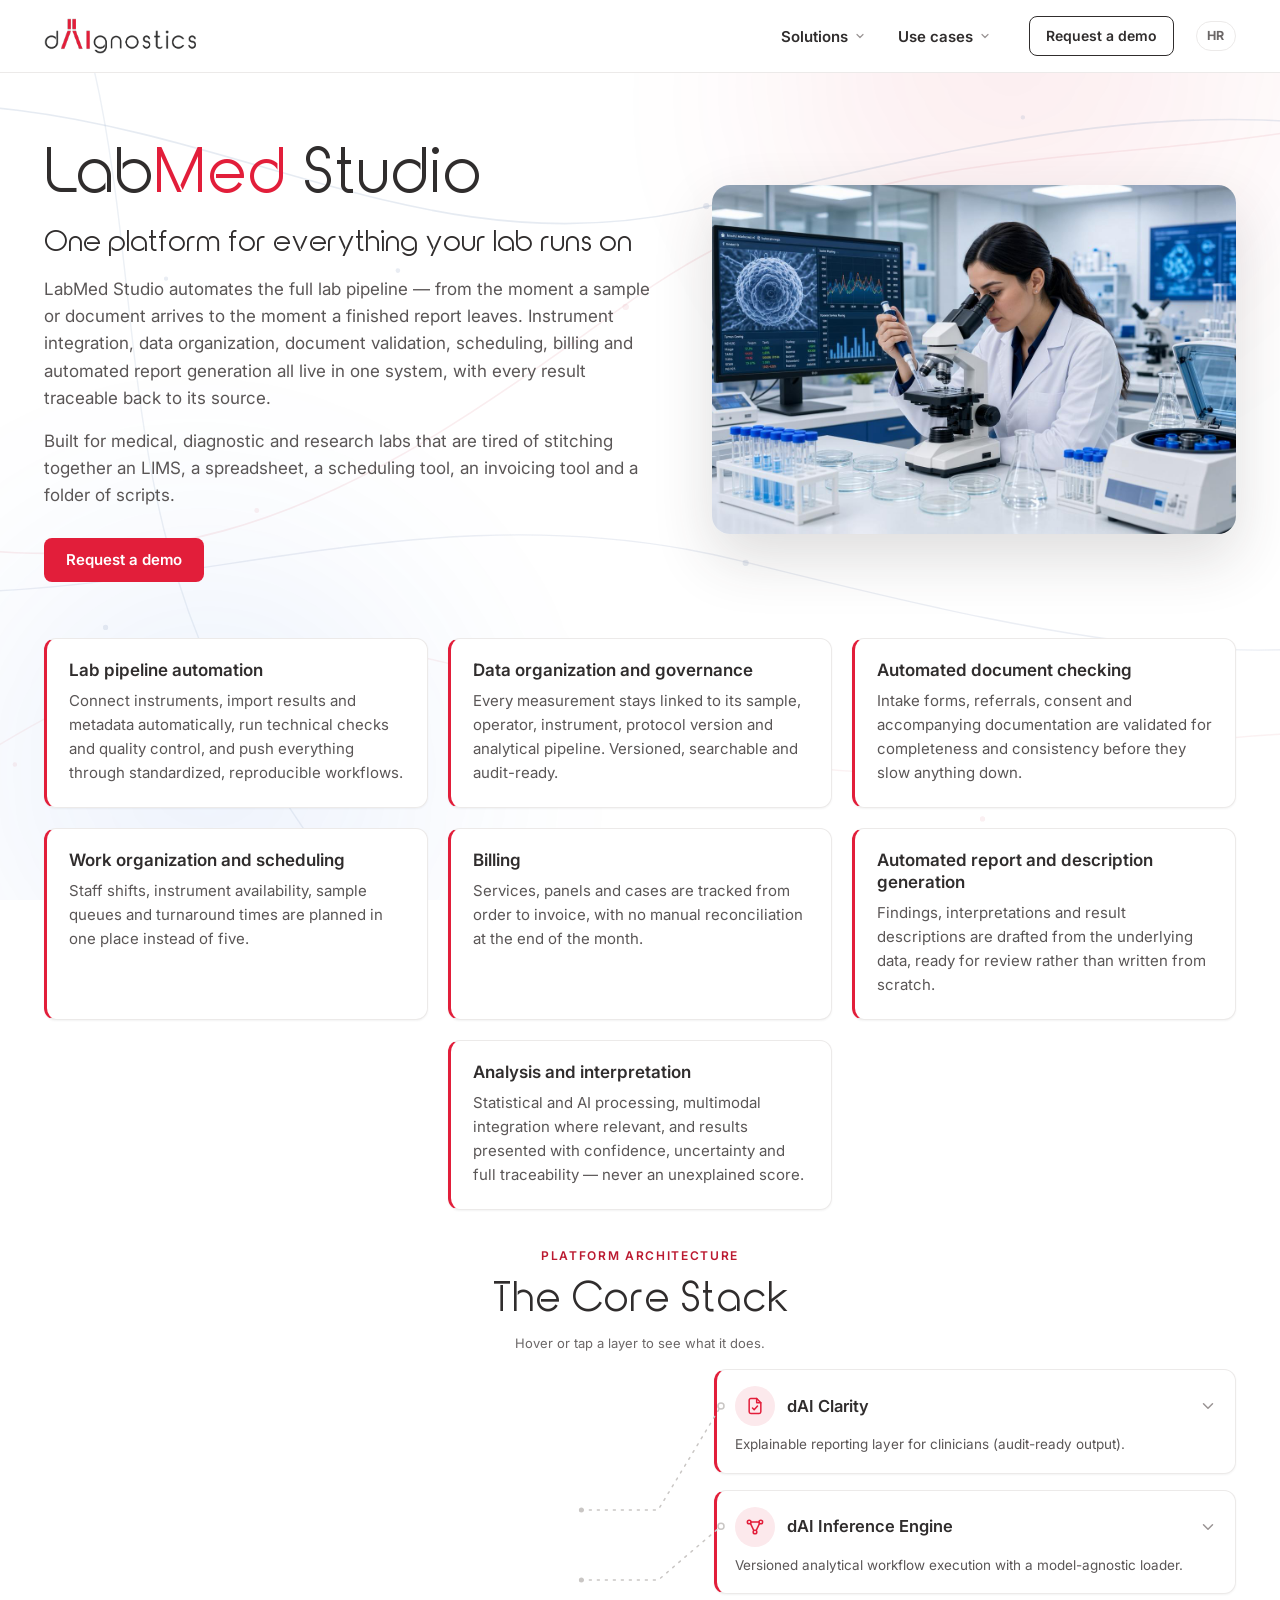
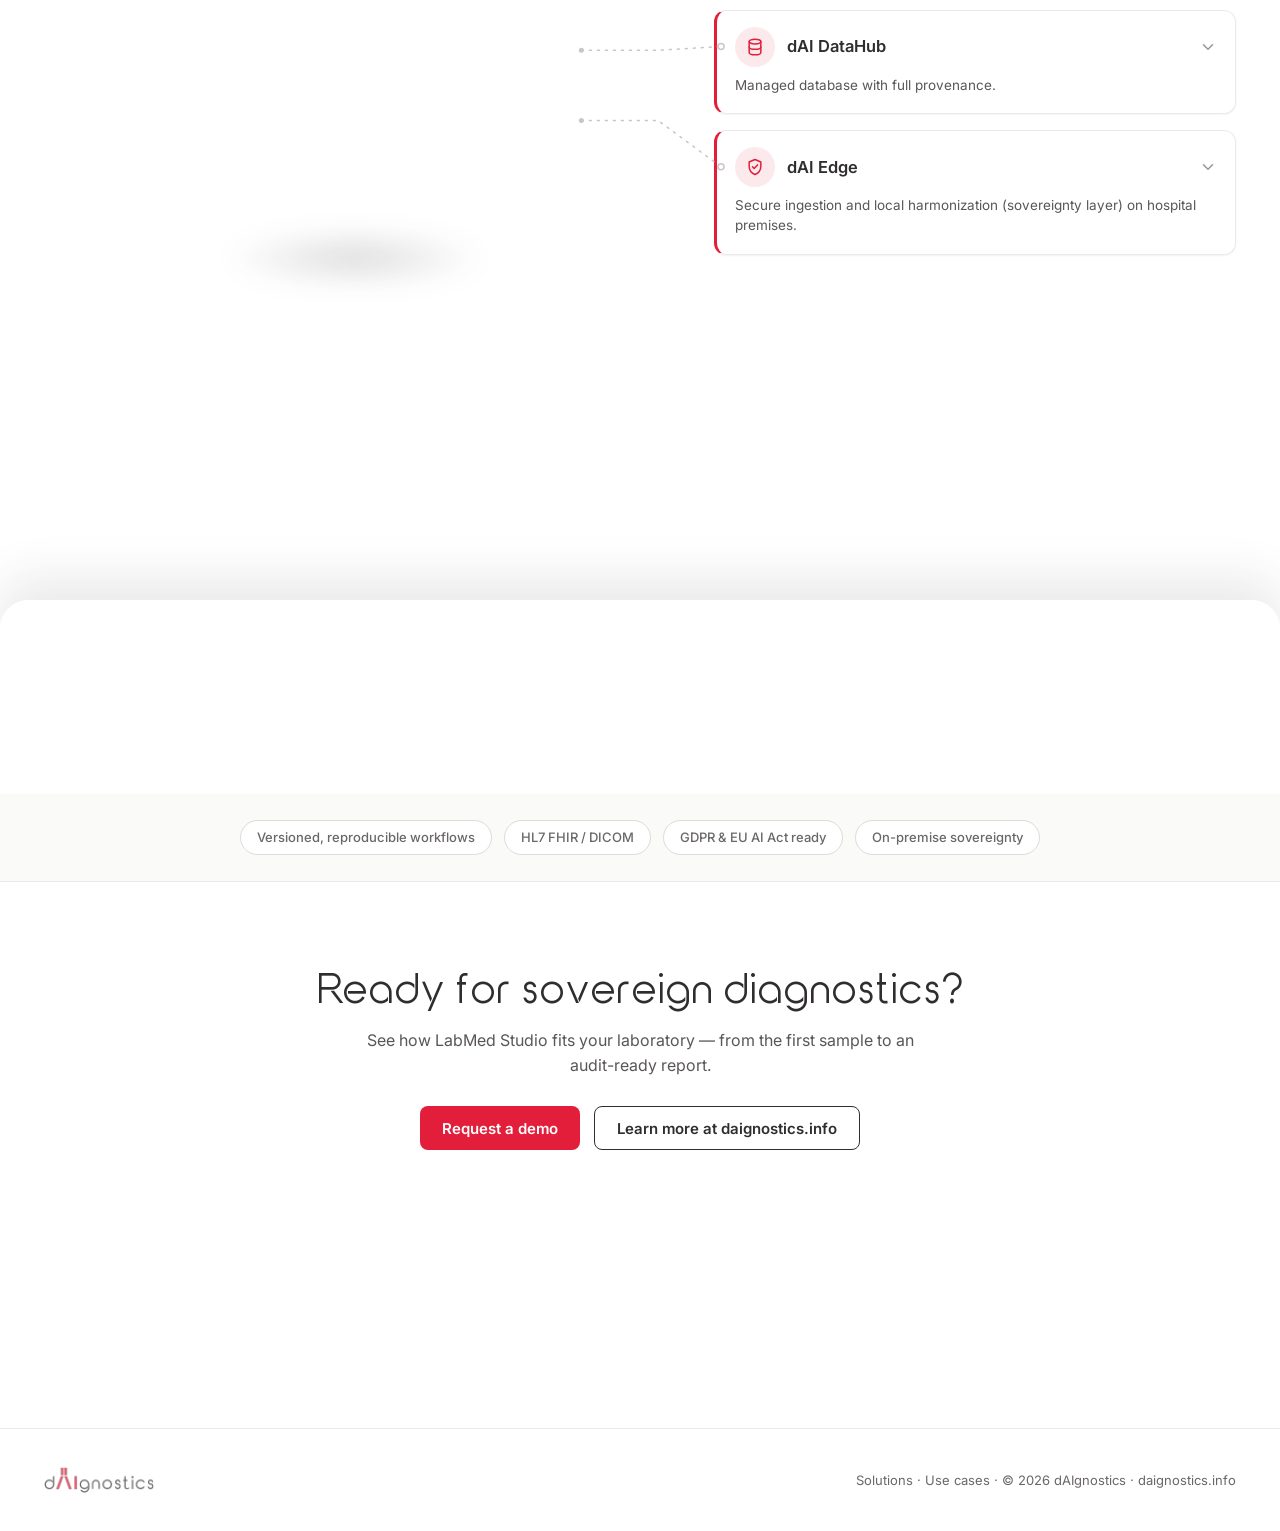
==== index.html @ 6ccde83b "LabMed Studio landing: intro copy + hero photo above the Core Stack - index opens on the product int" ====
<!DOCTYPE html>
<html lang="en">
<head>
  <meta charset="UTF-8">
  <meta name="viewport" content="width=device-width, initial-scale=1.0">
  <title>dAIgnostics — LabMed Studio</title>
  <meta name="description" content="LabMed Studio: one platform for everything your lab runs on — instrument integration, data organization, document validation, scheduling, billing and automated report generation, with every result traceable back to its source.">
  <link rel="icon" type="image/svg+xml" href="assets/favicon.svg">
  <link rel="alternate" hreflang="en" href="index.html">
  <link rel="alternate" hreflang="hr" href="hr/index.html">
  <link rel="preconnect" href="https://fonts.googleapis.com">
  <link rel="preconnect" href="https://fonts.gstatic.com" crossorigin>
  <link href="https://fonts.googleapis.com/css2?family=Inter:wght@400;500;600;700&display=swap" rel="stylesheet">
  <link rel="stylesheet" href="css/style.css">
</head>
<body>

<div class="bg" aria-hidden="true">
  <span class="bg-blob bg-blob--red"></span>
  <span class="bg-blob bg-blob--blue"></span>
  <svg class="bg-net bg-net--a" viewBox="0 0 1600 1000" preserveAspectRatio="xMidYMid slice" focusable="false" aria-hidden="true">
    <g stroke="#8FA3C4" fill="#8FA3C4">
      <path d="M -100 180 C 300 80, 520 340, 860 260 S 1420 120, 1750 240" fill="none" stroke-width="1.6" opacity=".22"/>
      <path d="M -80 620 C 260 700, 540 520, 900 610 S 1460 740, 1720 640" fill="none" stroke-width="1.4" opacity=".18"/>
      <path d="M 200 -60 C 340 260, 240 520, 430 820 S 620 980, 700 1100" fill="none" stroke-width="1.4" opacity=".17"/>
      <g opacity=".2">
        <circle cx="298" cy="105" r="2.4"/><circle cx="560" cy="322" r="1.8"/><circle cx="866" cy="258" r="2.6"/>
        <circle cx="1180" cy="170" r="1.7"/><circle cx="1452" cy="152" r="2.2"/><circle cx="270" cy="676" r="2.1"/>
        <circle cx="905" cy="612" r="2.5"/><circle cx="1310" cy="700" r="1.8"/><circle cx="330" cy="330" r="1.6"/>
        <circle cx="428" cy="818" r="2.3"/><circle cx="1560" cy="420" r="1.9"/><circle cx="80" cy="420" r="1.8"/>
      </g>
    </g>
  </svg>
  <svg class="bg-net bg-net--b" viewBox="0 0 1600 1000" preserveAspectRatio="xMidYMid slice" focusable="false" aria-hidden="true">
    <g stroke="#E5A9B4" fill="#E5A9B4">
      <path d="M 1700 120 C 1320 260, 1080 140, 780 360 S 320 660, -80 560" fill="none" stroke-width="1.6" opacity=".21"/>
      <path d="M 1750 820 C 1380 700, 1150 900, 820 780 S 380 640, 60 860" fill="none" stroke-width="1.4" opacity=".17"/>
      <g opacity=".18">
        <circle cx="1324" cy="256" r="2.4"/><circle cx="786" cy="358" r="2.7"/><circle cx="420" cy="560" r="1.9"/>
        <circle cx="1140" cy="866" r="2.1"/><circle cx="824" cy="782" r="2.4"/><circle cx="180" cy="812" r="1.7"/>
        <circle cx="1520" cy="500" r="1.8"/><circle cx="990" cy="120" r="1.7"/>
      </g>
    </g>
  </svg>
</div>

<header class="site-head">
  <div class="container head-row">
    <a class="brand" href="index.html" aria-label="dAIgnostics — home">
      <img src="assets/daignostics-logo.svg" alt="dAIgnostics" class="brand-logo" width="153" height="36">
    </a>
    <nav class="main-nav" aria-label="Main navigation">
      <ul>
        <li class="has-dd">
          <a class="nav-link" href="solutions.html">Solutions
            <svg class="nav-chev" viewBox="0 0 24 24" fill="none" stroke="currentColor" stroke-width="2.4" stroke-linecap="round" stroke-linejoin="round" focusable="false" aria-hidden="true"><path d="M6 9l6 6 6-6"/></svg>
          </a>
          <ul class="dd">
            <li><a href="solutions.html#health-studio">Health Studio — diagnostics platform</a></li>
            <li><a href="solutions.html#dai-edge">dAI Edge — data sovereignty</a></li>
            <li><a href="solutions.html#ai-reporting">AI-assisted reporting</a></li>
            <li><a href="solutions.html#cezih">National connectivity (CEZIH)</a></li>
            <li><a href="solutions.html#operations">Hospital resource optimization</a></li>
            <li><a class="dd-all" href="solutions.html">All solutions →</a></li>
          </ul>
        </li>
        <li class="has-dd">
          <a class="nav-link" href="use-cases.html">Use cases
            <svg class="nav-chev" viewBox="0 0 24 24" fill="none" stroke="currentColor" stroke-width="2.4" stroke-linecap="round" stroke-linejoin="round" focusable="false" aria-hidden="true"><path d="M6 9l6 6 6-6"/></svg>
          </a>
          <ul class="dd">
            <li><a href="use-cases.html#radiology">Radiology report drafts in seconds</a></li>
            <li><a href="use-cases.html#therapy-list">Digital therapy list</a></li>
            <li><a href="use-cases.html#scheduling">Automated physician scheduling</a></li>
            <li><a href="use-cases.html#pathology">Pathology archive modernization</a></li>
            <li><a href="use-cases.html#biosignals">From biosignals to reports</a></li>
            <li><a class="dd-all" href="use-cases.html">All use cases →</a></li>
          </ul>
        </li>
      </ul>
    </nav>
    <a class="btn btn-ghost btn-small" href="#contact">Request a demo</a>
    <a class="lang-switch" href="hr/index.html" hreflang="hr" lang="hr" aria-label="Hrvatska verzija">HR</a>
  </div>
</header>

<main>
  <section class="intro container" aria-labelledby="hero-title">
    <div class="intro-grid">
      <div class="intro-copy">
        <h1 id="hero-title" class="hero-title">Lab<span class="accent">Med</span> Studio</h1>
        <p class="intro-tagline" role="doc-subtitle">One platform for everything your lab runs on</p>
        <p class="intro-lede">LabMed Studio automates the full lab pipeline — from the moment a sample or document arrives to the moment a finished report leaves. Instrument integration, data organization, document validation, scheduling, billing and automated report generation all live in one system, with every result traceable back to its source.</p>
        <p class="intro-lede">Built for medical, diagnostic and research labs that are tired of stitching together an LIMS, a spreadsheet, a scheduling tool, an invoicing tool and a folder of scripts.</p>
        <div class="intro-actions">
          <a class="btn btn-primary" href="#contact">Request a demo</a>
        </div>
      </div>
      <div class="intro-media">
        <img src="assets/hero-labmed.jpg" alt="A laboratory scientist pipetting a sample beside a microscope, with analysis dashboards on the screen behind them" width="1248" height="832" fetchpriority="high" decoding="async">
      </div>
    </div>

    <div class="feature-grid">
      <article class="feature">
        <h2 class="feature-title">Lab pipeline automation</h2>
        <p>Connect instruments, import results and metadata automatically, run technical checks and quality control, and push everything through standardized, reproducible workflows.</p>
      </article>
      <article class="feature">
        <h2 class="feature-title">Data organization and governance</h2>
        <p>Every measurement stays linked to its sample, operator, instrument, protocol version and analytical pipeline. Versioned, searchable and audit-ready.</p>
      </article>
      <article class="feature">
        <h2 class="feature-title">Automated document checking</h2>
        <p>Intake forms, referrals, consent and accompanying documentation are validated for completeness and consistency before they slow anything down.</p>
      </article>
      <article class="feature">
        <h2 class="feature-title">Work organization and scheduling</h2>
        <p>Staff shifts, instrument availability, sample queues and turnaround times are planned in one place instead of five.</p>
      </article>
      <article class="feature">
        <h2 class="feature-title">Billing</h2>
        <p>Services, panels and cases are tracked from order to invoice, with no manual reconciliation at the end of the month.</p>
      </article>
      <article class="feature">
        <h2 class="feature-title">Automated report and description generation</h2>
        <p>Findings, interpretations and result descriptions are drafted from the underlying data, ready for review rather than written from scratch.</p>
      </article>
      <article class="feature">
        <h2 class="feature-title">Analysis and interpretation</h2>
        <p>Statistical and AI processing, multimodal integration where relevant, and results presented with confidence, uncertainty and full traceability — never an unexplained score.</p>
      </article>
    </div>
  </section>

  <div class="pin-region">
  <section class="hero container">
    <p class="eyebrow">Platform architecture</p>
    <h2 id="stack-title" class="hero-title stack-title">The Core Stack</h2>
    <p class="hint">Hover or tap a layer to see what it does.</p>
  </section>

  <section class="stack-viz container" id="stack" data-active="" data-pinned="false" aria-labelledby="stack-title">

    <div class="scene-wrap">
      <div class="ground-shadow" aria-hidden="true"></div>
      <div class="scene">

        <div class="slab-pos" style="--i:3" data-id="clarity">
          <span class="anchor" aria-hidden="true"></span>
          <div class="slab-lift">
            <div class="slab-idle">
              <button class="slab" type="button" id="slab-clarity">
                <span class="face face--top"><span class="detail d-frame" aria-hidden="true"></span><span class="detail d-screen" aria-hidden="true"></span><span class="detail d-slot d-slot-1" aria-hidden="true"></span><span class="detail d-slot d-slot-2" aria-hidden="true"></span><span class="slab-mark" aria-hidden="true"><svg viewBox="0 0 32 32" focusable="false" aria-hidden="true"><g fill="#E21E3A"><path d="M16 5.2 25 10l-9 4.8L7 10z" opacity=".95"/><path d="M16 12.4 25 17.2l-9 4.8-9-4.8z" opacity=".7"/><path d="M16 19.6 25 24.4l-9 4.8-9-4.8z" opacity=".45"/></g></svg></span><span class="slab-label">dAI Clarity<span class="visually-hidden"> — layer 1 of 4, show key features</span></span></span>
                <span class="face face--south" aria-hidden="true"></span>
                <span class="face face--east" aria-hidden="true"></span>
              </button>
            </div>
          </div>
        </div>

        <div class="slab-pos" style="--i:2" data-id="inference">
          <span class="anchor" aria-hidden="true"></span>
          <div class="slab-lift">
            <div class="slab-idle">
              <button class="slab" type="button" id="slab-inference">
                <span class="face face--top"><span class="detail d-chip" aria-hidden="true"></span><span class="detail d-trace d-trace-1" aria-hidden="true"></span><span class="detail d-trace d-trace-2" aria-hidden="true"></span><span class="detail d-port" aria-hidden="true"></span><span class="slab-label">dAI Inference Engine<span class="visually-hidden"> — layer 2 of 4, show key features</span></span></span>
                <span class="face face--south" aria-hidden="true"></span>
                <span class="face face--east" aria-hidden="true"></span>
              </button>
              <span class="module" aria-hidden="true">
                <span class="m-face m-top"><span class="m-label">Swappable<br>AI Model</span></span>
                <span class="m-face m-south"></span>
                <span class="m-face m-east"></span>
              </span>
            </div>
          </div>
        </div>

        <div class="slab-pos" style="--i:1" data-id="datahub">
          <span class="anchor" aria-hidden="true"></span>
          <div class="slab-lift">
            <div class="slab-idle">
              <button class="slab" type="button" id="slab-datahub">
                <span class="face face--top"><span class="detail d-panel" aria-hidden="true"></span><span class="detail d-vent d-vent-1" aria-hidden="true"></span><span class="detail d-vent d-vent-2" aria-hidden="true"></span><span class="detail d-vent d-vent-3" aria-hidden="true"></span><span class="detail d-pad d-pad-nw" aria-hidden="true"></span><span class="detail d-pad d-pad-ne" aria-hidden="true"></span><span class="detail d-pad d-pad-sw" aria-hidden="true"></span><span class="detail d-pad d-pad-se" aria-hidden="true"></span><span class="slab-label">dAI DataHub<span class="visually-hidden"> — layer 3 of 4, show key features</span></span></span>
                <span class="face face--south" aria-hidden="true"></span>
                <span class="face face--east" aria-hidden="true"></span>
              </button>
            </div>
          </div>
        </div>

        <div class="slab-pos" style="--i:0" data-id="edge">
          <span class="anchor" aria-hidden="true"></span>
          <div class="slab-lift">
            <div class="slab-idle">
              <button class="slab" type="button" id="slab-edge">
                <span class="face face--top"><span class="detail d-pad d-pad-nw" aria-hidden="true"></span><span class="detail d-pad d-pad-ne" aria-hidden="true"></span><span class="detail d-pad d-pad-sw" aria-hidden="true"></span><span class="detail d-pad d-pad-se" aria-hidden="true"></span><span class="detail d-vent-wide" aria-hidden="true"></span><span class="detail d-led" aria-hidden="true"></span><span class="slab-label">dAI Edge<span class="visually-hidden"> — layer 4 of 4, show key features</span></span></span>
                <span class="face face--south" aria-hidden="true"></span>
                <span class="face face--east" aria-hidden="true"></span>
                <span class="post post-nw" aria-hidden="true"><i class="post-s"></i><i class="post-e"></i><i class="post-cap"></i></span>
                <span class="post post-ne" aria-hidden="true"><i class="post-s"></i><i class="post-e"></i><i class="post-cap"></i></span>
                <span class="post post-sw" aria-hidden="true"><i class="post-s"></i><i class="post-e"></i><i class="post-cap"></i></span>
              </button>
            </div>
          </div>
        </div>

      </div>
    </div>

    <div class="cards">

      <article class="card" style="--ci:0" data-id="clarity">
        <h3 class="card-head">
          <button class="card-toggle" type="button" id="trig-clarity">
            <span class="card-swatch" aria-hidden="true"></span>
            <span class="card-icon" aria-hidden="true">
              <svg viewBox="0 0 24 24" fill="none" stroke="currentColor" stroke-width="1.8" stroke-linecap="round" stroke-linejoin="round" focusable="false" aria-hidden="true">
                <path d="M14 3H7a2 2 0 0 0-2 2v14a2 2 0 0 0 2 2h10a2 2 0 0 0 2-2V8z"/>
                <path d="M14 3v5h5"/>
                <path d="M9 14.5l2 2 4-4.5"/>
              </svg>
            </span>
            <span class="card-title">dAI Clarity</span>
            <span class="chev" aria-hidden="true">
              <svg viewBox="0 0 24 24" fill="none" stroke="currentColor" stroke-width="2" stroke-linecap="round" stroke-linejoin="round" focusable="false" aria-hidden="true"><path d="M6 9l6 6 6-6"/></svg>
            </span>
          </button>
        </h3>
        <p class="card-desc">Explainable reporting layer for clinicians (audit-ready output).</p>
        <div class="panel-clip">
          <div class="panel" role="region" id="panel-clarity" aria-labelledby="trig-clarity">
            <ul class="features">
              <li>Audit-ready reports with a complete decision trail</li>
              <li>Per-report explainability: key factors, SHAP and saliency maps</li>
              <li>Confidence thresholds with automatic flagging of borderline results</li>
              <li>Export to HL7 FHIR and digitally signed PDF</li>
            </ul>
          </div>
        </div>
      </article>

      <article class="card" style="--ci:1" data-id="inference">
        <h3 class="card-head">
          <button class="card-toggle" type="button" id="trig-inference">
            <span class="card-swatch" aria-hidden="true"></span>
            <span class="card-icon" aria-hidden="true">
              <svg viewBox="0 0 24 24" fill="none" stroke="currentColor" stroke-width="1.8" stroke-linecap="round" stroke-linejoin="round" focusable="false" aria-hidden="true">
                <circle cx="5" cy="6" r="2.2"/><circle cx="19" cy="6" r="2.2"/><circle cx="12" cy="18" r="2.2"/>
                <path d="M6.5 7.6L10.5 16M17.5 7.6L13.5 16M7.2 6h9.6"/>
              </svg>
            </span>
            <span class="card-title">dAI Inference Engine</span>
            <span class="chev" aria-hidden="true">
              <svg viewBox="0 0 24 24" fill="none" stroke="currentColor" stroke-width="2" stroke-linecap="round" stroke-linejoin="round" focusable="false" aria-hidden="true"><path d="M6 9l6 6 6-6"/></svg>
            </span>
          </button>
        </h3>
        <p class="card-desc">Versioned analytical workflow execution with a model-agnostic loader.</p>
        <div class="panel-clip">
          <div class="panel" role="region" id="panel-inference" aria-labelledby="trig-inference">
            <ul class="features">
              <li>Versioned, reproducible analytical workflows</li>
              <li>Model-agnostic loader: ONNX, PyTorch, TensorFlow, scikit-learn</li>
              <li>Reproducibility: every result tied to the exact model and data version</li>
              <li>Horizontal scaling and queues for batch analyses</li>
            </ul>
          </div>
        </div>
      </article>

      <article class="card" style="--ci:2" data-id="datahub">
        <h3 class="card-head">
          <button class="card-toggle" type="button" id="trig-datahub">
            <span class="card-swatch" aria-hidden="true"></span>
            <span class="card-icon" aria-hidden="true">
              <svg viewBox="0 0 24 24" fill="none" stroke="currentColor" stroke-width="1.8" stroke-linecap="round" stroke-linejoin="round" focusable="false" aria-hidden="true">
                <ellipse cx="12" cy="5.5" rx="7" ry="2.8"/>
                <path d="M5 5.5v13c0 1.55 3.13 2.8 7 2.8s7-1.25 7-2.8v-13"/>
                <path d="M5 12c0 1.55 3.13 2.8 7 2.8s7-1.25 7-2.8"/>
              </svg>
            </span>
            <span class="card-title">dAI DataHub</span>
            <span class="chev" aria-hidden="true">
              <svg viewBox="0 0 24 24" fill="none" stroke="currentColor" stroke-width="2" stroke-linecap="round" stroke-linejoin="round" focusable="false" aria-hidden="true"><path d="M6 9l6 6 6-6"/></svg>
            </span>
          </button>
        </h3>
        <p class="card-desc">Managed database with full provenance.</p>
        <div class="panel-clip">
          <div class="panel" role="region" id="panel-datahub" aria-labelledby="trig-datahub">
            <ul class="features">
              <li>Full provenance for every record and transformation</li>
              <li>Role-based access control (RBAC) and a complete audit log</li>
              <li>Dataset versioning with immutable history</li>
              <li>Standard vocabularies and formats: LOINC, SNOMED CT, DICOM, OMOP</li>
            </ul>
          </div>
        </div>
      </article>

      <article class="card" style="--ci:3" data-id="edge">
        <h3 class="card-head">
          <button class="card-toggle" type="button" id="trig-edge">
            <span class="card-swatch" aria-hidden="true"></span>
            <span class="card-icon" aria-hidden="true">
              <svg viewBox="0 0 24 24" fill="none" stroke="currentColor" stroke-width="1.8" stroke-linecap="round" stroke-linejoin="round" focusable="false" aria-hidden="true">
                <path d="M12 3l7 3v5c0 4.6-3 8.4-7 10-4-1.6-7-5.4-7-10V6z"/>
                <path d="M9 11.8l2 2 4-4.3"/>
              </svg>
            </span>
            <span class="card-title">dAI Edge</span>
            <span class="chev" aria-hidden="true">
              <svg viewBox="0 0 24 24" fill="none" stroke="currentColor" stroke-width="2" stroke-linecap="round" stroke-linejoin="round" focusable="false" aria-hidden="true"><path d="M6 9l6 6 6-6"/></svg>
            </span>
          </button>
        </h3>
        <p class="card-desc">Secure ingestion and local harmonization (sovereignty layer) on hospital premises.</p>
        <div class="panel-clip">
          <div class="panel" role="region" id="panel-edge" aria-labelledby="trig-edge">
            <ul class="features">
              <li>Secure on-premise ingestion at the hospital site</li>
              <li>Local harmonization and pseudonymization before any processing</li>
              <li>Data sovereignty: data never leaves the institution without approval</li>
              <li>Encryption at rest and in transit (AES-256, TLS 1.3) with LIS/HIS integration</li>
            </ul>
          </div>
        </div>
      </article>

    </div>

    <svg class="leaders" aria-hidden="true" focusable="false"></svg>
  </section>
  </div><!-- /.pin-region -->

  <div class="curtain">
  <section class="badges" aria-label="Standards and compliance">
    <div class="container badge-row">
      <span class="chip">Versioned, reproducible workflows</span>
      <span class="chip">HL7 FHIR / DICOM</span>
      <span class="chip">GDPR &amp; EU AI Act ready</span>
      <span class="chip">On-premise sovereignty</span>
    </div>
  </section>

  <section class="cta container" id="contact">
    <h2 class="cta-title">Ready for sovereign diagnostics?</h2>
    <p class="cta-sub">See how LabMed Studio fits your laboratory — from the first sample
      to an audit-ready report.</p>
    <div class="cta-row">
      <a class="btn btn-primary" href="mailto:info@daignostics.info">Request a demo</a>
      <a class="btn btn-ghost" href="https://daignostics.info" target="_blank" rel="noopener">Learn more at daignostics.info</a>
    </div>
  </section>
  </div><!-- /.curtain -->
</main>

<footer class="site-foot">
  <div class="container foot-row">
    <img src="assets/daignostics-logo.svg" alt="" class="foot-logo" width="110" height="26">
    <p><a href="solutions.html">Solutions</a> · <a href="use-cases.html">Use cases</a> · © 2026 dAIgnostics · <a href="https://daignostics.info">daignostics.info</a></p>
  </div>
</footer>

<script src="js/main.js"></script>
</body>
</html>
---- css/style.css ----
/* ==========================================================================
   dAIgnostics — The Core Stack
   Brand: daignostics.info — red #E21E3A / #BB1930, ink #302D2D, Inter + Adarsh Sans
   ========================================================================== */

@font-face {
  font-family: 'Adarsh Sans';
  src: url('../assets/fonts/AdarshSans-Regular.ttf') format('truetype');
  font-weight: 400;
  font-style: normal;
  font-display: swap;
}

:root {
  --red: #E21E3A;
  --red-dark: #BB1930;
  --red-tint: #FCE9EC;
  --ink: #302D2D;
  --ink-soft: #5A5656;
  --ink-mute: #6B6767;
  --ink-faint: #9A9494;
  --line: #ECEAE9;
  --bg-soft: #FAFAF9;

  --font-ui: 'Inter', system-ui, -apple-system, 'Segoe UI', sans-serif;
  --font-display: 'Adarsh Sans', 'Inter', system-ui, sans-serif;

  /* Isometric geometry — breakpoints only retune these */
  --slab: clamp(220px, min(44vw, 34vh), 320px);
  --thick: calc(var(--slab) * 0.09);
  --gap: calc(var(--slab) * 0.28);
  --lift: 20px;
  --entrance-z: calc(var(--slab) * 0.8);

  --ease-out: cubic-bezier(.22, 1, .36, 1);
  --ease-spring: cubic-bezier(.34, 1.45, .64, 1);
}

*, *::before, *::after { box-sizing: border-box; }

html {
  scroll-behavior: smooth;
  -webkit-text-size-adjust: 100%;
  background: #FFFFFF;
  overflow-x: clip; /* transformed 3D extras (module) must never create page-level h-scroll */
}

body {
  margin: 0;
  background: transparent; /* the fixed .bg layer shows through */
  color: var(--ink);
  font: 400 16px/1.55 var(--font-ui);
  /* no overflow on body: html{overflow-x:clip} handles clipping, and a body
     scroll container would break position:sticky for the curtain effect */
}

/* --------------------------------------------------------------------------
   Ambient background — faint neural strands + drifting colour washes,
   echoing the daignostics.info hero. Lives OUTSIDE the 3D scene tree,
   so blur/opacity here can never flatten the stack.
   -------------------------------------------------------------------------- */

.bg {
  position: fixed;
  inset: 0;
  z-index: -1;
  overflow: hidden;
  pointer-events: none;
}

.bg-blob {
  position: absolute;
  width: 55vmax;
  height: 55vmax;
  border-radius: 50%;
  filter: blur(70px);
  will-change: transform;
}

.bg-blob--red {
  top: -18vmax;
  right: -12vmax;
  background: radial-gradient(circle at 40% 40%, rgba(226, 30, 58, .09), transparent 65%);
  animation: blobDrift 24s ease-in-out infinite alternate;
}

.bg-blob--blue {
  bottom: -20vmax;
  left: -14vmax;
  background: radial-gradient(circle at 55% 45%, rgba(36, 103, 224, .09), transparent 65%);
  animation: blobDrift 32s ease-in-out infinite alternate-reverse;
}

@keyframes blobDrift {
  from { transform: translate3d(0, 0, 0) scale(1); }
  to   { transform: translate3d(-9vmax, 6vmax, 0) scale(1.18); }
}

.bg-net {
  position: absolute;
  inset: -6%;
  width: 112%;
  height: 112%;
  will-change: transform;
}

/* the SVG roots animate (compositor-friendly), never their inner <g> */
.bg-net--a { animation: netDrift 30s ease-in-out infinite alternate; }
.bg-net--b { animation: netDrift 42s ease-in-out infinite alternate-reverse; }

@keyframes netDrift {
  from { transform: translate3d(0, 0, 0); }
  to   { transform: translate3d(-70px, 42px, 0); }
}

body.page-hidden .bg-blob,
body.page-hidden .bg-net,
body.page-hidden .bg-net path,
body.page-hidden .bg-net g > g {
  animation-play-state: paused;
}

/* The strands themselves undulate: CSS animates the path's `d` between
   structurally identical beziers (Chromium/Firefox; Safari falls back to the
   whole-layer drift). Dots twinkle via group opacity. */

.bg-net--a path:nth-of-type(1) { animation: waveA1 8s ease-in-out infinite alternate; }
.bg-net--a path:nth-of-type(2) { animation: waveA2 10s ease-in-out infinite alternate; animation-delay: -3s; }
.bg-net--a path:nth-of-type(3) { animation: waveA3 9s ease-in-out infinite alternate; animation-delay: -6s; }
.bg-net--b path:nth-of-type(1) { animation: waveB1 8.5s ease-in-out infinite alternate; animation-delay: -2s; }
.bg-net--b path:nth-of-type(2) { animation: waveB2 11s ease-in-out infinite alternate; animation-delay: -5s; }

@keyframes waveA1 {
  from { d: path("M -100 180 C 300 80, 520 340, 860 260 S 1420 120, 1750 240"); }
  to   { d: path("M -100 255 C 300 185, 520 250, 860 335 S 1420 215, 1750 165"); }
}
@keyframes waveA2 {
  from { d: path("M -80 620 C 260 700, 540 520, 900 610 S 1460 740, 1720 640"); }
  to   { d: path("M -80 550 C 260 615, 540 605, 900 525 S 1460 655, 1720 715"); }
}
@keyframes waveA3 {
  from { d: path("M 200 -60 C 340 260, 240 520, 430 820 S 620 980, 700 1100"); }
  to   { d: path("M 280 -60 C 275 305, 335 475, 505 775 S 665 935, 655 1100"); }
}
@keyframes waveB1 {
  from { d: path("M 1700 120 C 1320 260, 1080 140, 780 360 S 320 660, -80 560"); }
  to   { d: path("M 1700 190 C 1320 170, 1080 230, 780 290 S 320 575, -80 640"); }
}
@keyframes waveB2 {
  from { d: path("M 1750 820 C 1380 700, 1150 900, 820 780 S 380 640, 60 860"); }
  to   { d: path("M 1750 745 C 1380 775, 1150 815, 820 855 S 380 715, 60 785"); }
}

.bg-net g > g { animation: dotsTwinkle 4.5s ease-in-out infinite alternate; }
.bg-net--b g > g { animation-duration: 6s; animation-delay: -2.5s; }

@keyframes dotsTwinkle {
  from { opacity: .10; }
  to   { opacity: .38; }
}

img { max-width: 100%; height: auto; }

.container {
  max-width: 1240px;
  margin-inline: auto;
  padding-inline: 24px;
}

.visually-hidden {
  position: absolute;
  width: 1px; height: 1px;
  margin: -1px; padding: 0;
  overflow: hidden;
  clip: rect(0 0 0 0);
  white-space: nowrap;
  border: 0;
}

:focus-visible {
  outline: 2px solid var(--red);
  outline-offset: 3px;
  border-radius: 4px;
}

/* --------------------------------------------------------------------------
   Buttons
   -------------------------------------------------------------------------- */

.btn {
  display: inline-flex;
  align-items: center;
  justify-content: center;
  gap: 8px;
  padding: 12px 22px;
  border-radius: 8px;
  font: 600 15px/1 var(--font-ui);
  text-decoration: none;
  transition: background-color .2s, color .2s, border-color .2s, box-shadow .2s;
  min-height: 44px;
  white-space: nowrap;
}

.btn-small { padding: 9px 16px; font-size: 14px; min-height: 40px; }

.btn-primary {
  background: var(--red);
  color: #fff;
}
.btn-primary:hover { background: var(--red-dark); }

.btn-ghost {
  border: 1px solid var(--ink);
  color: var(--ink);
  background: transparent;
}
.btn-ghost:hover { background: var(--ink); color: #fff; }

/* --------------------------------------------------------------------------
   Header
   -------------------------------------------------------------------------- */

.site-head {
  position: sticky;
  top: 0;
  z-index: 50;
  border-bottom: 1px solid var(--line);
  background: #fff;
}

.head-row {
  display: flex;
  align-items: center;
  justify-content: space-between;
  gap: 12px;
  height: 72px;
}

@media (max-width: 399.98px) {
  .brand-logo { height: 28px; }
  .head-row .btn-small { padding: 8px 12px; font-size: 13px; }
}

.brand { display: inline-flex; align-items: center; }
.brand-logo { height: 36px; width: auto; display: block; }

/* --------------------------------------------------------------------------
   Main navigation (dropdowns on hover/focus-within; plain links < 720px)
   -------------------------------------------------------------------------- */

.main-nav {
  flex: 1 1 auto;
  margin-right: 12px;
}

.main-nav > ul {
  display: flex;
  justify-content: flex-end; /* links sit beside the demo button, not centered */
  gap: 4px;
  list-style: none;
  margin: 0;
  padding: 0;
}

.main-nav > ul > li { position: relative; }

.nav-link {
  display: inline-flex;
  align-items: center;
  gap: 6px;
  padding: 10px 14px;
  border-radius: 8px;
  font: 600 15px/1 var(--font-ui);
  color: var(--ink);
  text-decoration: none;
  transition: background-color .15s, color .15s;
}

.nav-link:hover { background: var(--bg-soft); color: var(--red); }
.nav-link[aria-current="page"] { color: var(--red); }

.nav-link .nav-chev {
  width: 12px;
  height: 12px;
  color: var(--ink-faint);
  transition: transform .18s;
}

.has-dd:hover .nav-chev,
.has-dd:focus-within .nav-chev { transform: rotate(180deg); }

.dd {
  position: absolute;
  top: calc(100% + 6px);
  left: auto;
  right: 0; /* right-anchored: the nav now lives at the right edge */
  min-width: 320px;
  margin: 0;
  padding: 8px;
  list-style: none;
  background: #fff;
  border: 1px solid var(--line);
  border-radius: 12px;
  box-shadow: 0 16px 40px rgba(48, 45, 45, .13);
  opacity: 0;
  visibility: hidden;
  transform: translateY(6px);
  transition: opacity .18s, transform .18s, visibility 0s .18s;
  z-index: 30;
}

.has-dd:hover .dd,
.has-dd:focus-within .dd {
  opacity: 1;
  visibility: visible;
  transform: none;
  transition: opacity .18s, transform .18s, visibility 0s;
}

.dd a {
  display: block;
  padding: 10px 12px;
  border-radius: 8px;
  font: 500 14px/1.4 var(--font-ui);
  color: var(--ink-soft);
  text-decoration: none;
}

.dd a:hover { background: var(--bg-soft); color: var(--ink); }
.dd .dd-all { border-top: 1px dashed var(--line); margin-top: 6px; padding-top: 10px; color: var(--red-dark); font-weight: 600; }

@media (max-width: 719.98px) {
  .dd { display: none; }
  .nav-link { padding: 10px 10px; font-size: 14px; }
  .nav-link .nav-chev { display: none; }
  .head-row > .btn { display: none; } /* nav wins the narrow header; CTA stays in page */
}

/* Language switch pill */
.lang-switch {
  display: inline-flex;
  align-items: center;
  justify-content: center;
  min-width: 40px;
  padding: 8px 10px;
  margin-left: 10px;
  border: 1px solid var(--line);
  border-radius: 999px;
  font: 700 12.5px/1 var(--font-ui);
  letter-spacing: .06em;
  color: var(--ink-mute);
  text-decoration: none;
  transition: color .15s, border-color .15s, background-color .15s;
}
.lang-switch:hover { color: var(--red); border-color: var(--red); background: var(--red-tint); }

@media (max-width: 719.98px) {
  .lang-switch { margin-left: 4px; }
}

/* --------------------------------------------------------------------------
   Curtain scroll (homepage, desktop): once the intro has scrolled past, the
   stack heading + stack pin in place and the sections below rise up over
   them. --pin-top is set from JS so a region taller than the space under the
   header gets a negative offset and scrolls through first, then pins.
   -------------------------------------------------------------------------- */

@media (min-width: 1024px) and (prefers-reduced-motion: no-preference) {
  .pin-region {
    position: sticky;
    top: var(--pin-top, 72px); /* just below the sticky header */
    z-index: 0;
  }
  /* tighten the vertical rhythm so heading + stack fit under the header on a
     typical desktop viewport (incl. 1280x720), so the region pins whole */
  .pin-region .hero { padding-block: 16px 0; }
  .pin-region .hint { margin-top: 12px; }
  .pin-region .stack-viz { padding-block: 8px 24px; }
  .curtain {
    position: relative;
    z-index: 2;
    /* dwell: the pinned stack stays fully uncovered for a stretch of scroll
       before the curtain starts to rise over it, so it can be explored */
    margin-top: 30vh;
    background: #fff;
    border-radius: 28px 28px 0 0;
    overflow: hidden; /* safe: no 3D scene inside the curtain */
    box-shadow: 0 -22px 48px rgba(48, 45, 45, .10);
    /* at least a full viewport tall: the curtain fully covers the pinned
       region before its sticky travel runs out at the end of the document */
    min-height: calc(100vh - 72px);
    display: flex;
    flex-direction: column;
    justify-content: center;
  }
  .curtain .badges { border-top: 0; }
  .site-foot {
    position: relative;
    z-index: 2;
    background: #fff;
  }
}

/* --------------------------------------------------------------------------
   Subpages: Rješenja / Primjene
   -------------------------------------------------------------------------- */

.subhero { padding-block: 64px 20px; }

.page-sections {
  max-width: 880px;
  margin-inline: auto;
  padding-bottom: 24px;
}

.sol {
  border-top: 1px solid var(--line);
  padding: 46px 0 40px;
  scroll-margin-top: 24px;
}
.sol:first-of-type { border-top: 0; padding-top: 28px; }

.sol-kicker {
  font: 600 12px/1 var(--font-ui);
  letter-spacing: .14em;
  text-transform: uppercase;
  color: var(--red-dark);
  margin: 0 0 10px;
}

.sol-title {
  margin: 0 0 14px;
  font-family: var(--font-display);
  font-weight: 400;
  font-size: clamp(24px, 3vw, 32px);
  line-height: 1.15;
  color: var(--ink);
}

.layer-badges {
  display: flex;
  flex-wrap: wrap;
  gap: 8px;
  margin: 0 0 18px;
  padding: 0;
  list-style: none;
}

.lb {
  display: inline-flex;
  align-items: center;
  gap: 7px;
  padding: 5px 12px;
  border-radius: 999px;
  border: 1px solid var(--line);
  background: #fff;
  font: 600 11.5px/1 var(--font-ui);
  letter-spacing: .05em;
  text-transform: uppercase;
  color: var(--ink-mute);
}

.lb i {
  width: 9px;
  height: 9px;
  border-radius: 2px;
  transform: rotate(45deg);
}
.lb-clarity i { background: #FFFFFF; border: 1px solid #C9C4C1; }
.lb-inference i { background: #2467E0; }
.lb-datahub i { background: #4A4747; }
.lb-edge i { background: #16233F; }

.sol-desc {
  margin: 0 0 16px;
  font-size: 16.5px;
  line-height: 1.6;
  color: var(--ink-soft);
}

.sol p strong { color: var(--ink); }

.points {
  list-style: none;
  margin: 18px 0 0;
  padding: 0;
}

.points li {
  position: relative;
  padding: 6px 0 6px 22px;
  font-size: 15px;
  line-height: 1.55;
  color: var(--ink-soft);
}

.points li::before {
  content: "";
  position: absolute;
  left: 4px;
  top: .85em;
  width: 6px;
  height: 6px;
  border-radius: 50%;
  background: var(--red);
}

.sol-note {
  margin: 18px 0 0;
  font-size: 13px;
  color: var(--ink-mute);
}

.status-chip {
  display: inline-block;
  padding: 3px 10px;
  border-radius: 999px;
  border: 1px solid var(--line);
  background: var(--bg-soft);
  font: 600 11.5px/1.6 var(--font-ui);
  letter-spacing: .04em;
  text-transform: uppercase;
  color: var(--ink-mute);
  margin-right: 8px;
  vertical-align: 1px;
}

.uc-block { margin: 0 0 14px; }
.uc-block .uc-label {
  font: 600 12px/1 var(--font-ui);
  letter-spacing: .12em;
  text-transform: uppercase;
  color: var(--red-dark);
  display: block;
  margin-bottom: 6px;
}
.uc-block p { margin: 0; color: var(--ink-soft); line-height: 1.6; }

/* --------------------------------------------------------------------------
   Hero
   -------------------------------------------------------------------------- */

.hero {
  text-align: center;
  padding-block: 88px 8px;
}

.eyebrow {
  margin: 0 0 14px;
  font: 600 12px/1 var(--font-ui);
  letter-spacing: .14em;
  text-transform: uppercase;
  color: var(--red-dark);
}

.hero-title {
  margin: 0;
  font-family: var(--font-display);
  font-weight: 400;
  font-size: clamp(38px, 5.5vw, 64px);
  line-height: 1.08;
  color: var(--ink);
}

.hero-title .accent { color: var(--red); }

.lede {
  max-width: 640px;
  margin: 18px auto 0;
  font-size: 17px;
  color: var(--ink-soft);
}

.hint {
  margin: 22px auto 0;
  font-size: 13px;
  color: var(--ink-mute);
}

/* Hero entrance (pure CSS, plays on load) */
.eyebrow, .hero-title, .lede, .hint,
.intro-tagline, .intro-lede, .intro-actions, .intro-media {
  /* backwards, not both: the end state equals the natural style, and a
     filled-forward transform would keep .intro-media a stacking context
     that paints the photo's shadow over the feature cards below */
  animation: heroIn .5s var(--ease-out) backwards;
}
.hero-title { animation-delay: .08s; }
.lede, .intro-tagline { animation-delay: .16s; }
.hint, .intro-lede { animation-delay: .24s; }
.intro-actions { animation-delay: .32s; }
.intro-media { animation-delay: .2s; }

@keyframes heroIn {
  from { opacity: 0; transform: translateY(14px); }
  to   { opacity: 1; transform: none; } /* none, not translateY(0): a retained transform
                                            would leave a stacking context that paints
                                            the hero photo's shadow over the cards below */
}

/* --------------------------------------------------------------------------
   Intro — headline and copy beside the hero photo, then the feature grid.
   Lives ABOVE the pin-region: the page opens on text + image and the
   interactive stack follows on scroll.
   -------------------------------------------------------------------------- */

.intro { padding-block: 64px 24px; }

.intro-grid {
  display: grid;
  gap: 32px;
  align-items: center;
}

@media (min-width: 900px) {
  .intro-grid {
    grid-template-columns: minmax(0, 7fr) minmax(0, 6fr);
    gap: 56px;
  }
}

.intro-copy { min-width: 0; }

.intro-tagline {
  margin: 18px 0 0;
  font-family: var(--font-display);
  font-weight: 400;
  font-size: clamp(22px, 2.6vw, 30px);
  line-height: 1.2;
  color: var(--ink);
  text-wrap: balance;
}

.intro-lede {
  margin: 16px 0 0;
  max-width: 62ch;
  font-size: 17px;
  line-height: 1.6;
  color: var(--ink-soft);
}

.intro-actions {
  display: flex;
  flex-wrap: wrap;
  gap: 12px;
  margin-top: 28px;
}

.intro-media {
  margin: 0;
  min-width: 0;
}

.intro-media img {
  display: block;
  width: 100%;
  height: auto;
  border-radius: 18px;
  box-shadow: 0 24px 60px rgba(48, 45, 45, .16);
}

.feature-grid {
  display: grid;
  gap: 16px;
  margin-top: 56px;
}

@media (min-width: 720px) {
  .feature-grid { grid-template-columns: repeat(2, minmax(0, 1fr)); }
}

@media (min-width: 1024px) {
  .feature-grid { grid-template-columns: repeat(3, minmax(0, 1fr)); gap: 20px; }
  /* a lone card in the last row sits in the middle column instead of hugging the left */
  .feature:last-child:nth-child(3n + 1) { grid-column: 2; }
}

.feature {
  background: #fff;
  border: 1px solid var(--line);
  border-left: 3px solid var(--red);
  border-radius: 12px;
  padding: 20px 22px 22px;
  box-shadow: 0 1px 2px rgba(48, 45, 45, .06);
}

.feature-title {
  margin: 0 0 8px;
  font: 600 17px/1.3 var(--font-ui);
  color: var(--ink);
}

.feature p {
  margin: 0;
  font-size: 15px;
  line-height: 1.6;
  color: var(--ink-soft);
}

/* Heading above the interactive stack — an h2 now, the h1 lives in .intro */
.stack-title { font-size: clamp(28px, 3.6vw, 42px); }

/* --------------------------------------------------------------------------
   Stack section layout
   -------------------------------------------------------------------------- */

.stack-viz {
  position: relative;
  display: grid;
  gap: 36px;
  padding-block: 24px 64px;
}

.cards {
  display: grid;
  gap: 12px;
  align-content: start;
}

@media (min-width: 720px) and (max-width: 1023.98px) {
  .cards { grid-template-columns: 1fr 1fr; gap: 16px; }
}

@media (min-width: 1024px) {
  .stack-viz {
    grid-template-columns: minmax(460px, 55%) minmax(360px, 45%);
    gap: 48px;
    /* start, not center: an opening panel must grow downward without
       re-centering the scene under a stationary pointer */
    align-items: start;
  }
  .cards { gap: 16px; padding-top: 8px; }
}

@media (min-width: 1440px) {
  .stack-viz { gap: 72px; }
}

/* --------------------------------------------------------------------------
   Isometric scene
   ==========================================================================
   FLATTENING RULES — do not break these or the 3D stack collapses flat:
   never set opacity<1, filter, backdrop-filter, clip-path, mask, contain,
   mix-blend-mode, or non-visible overflow on .scene, .slab-pos, .slab-lift,
   .slab-idle, .slab, or ANY ancestor of .scene. Fades belong on .face leaves
   and on 2D elements only.
   ========================================================================== */

.scene-wrap {
  position: relative;
  width: min(100%, calc(var(--slab) * 1.5));
  aspect-ratio: 150 / 178;
  margin-inline: auto;
}

.ground-shadow {
  position: absolute;
  left: 50%;
  bottom: 1%;
  width: 82%;
  height: calc(var(--slab) * 0.28);
  transform: translateX(-50%);
  border-radius: 50%;
  background: radial-gradient(50% 50% at 50% 50%, rgba(48, 45, 45, .17), transparent 70%);
  filter: blur(12px);
  pointer-events: none;
}

.scene {
  position: absolute;
  left: 50%;
  top: 66%;
  width: var(--slab);
  height: var(--slab);
  margin: calc(var(--slab) / -2) 0 0 calc(var(--slab) / -2);
  transform: rotateX(55deg) rotateZ(45deg);
  transform-style: preserve-3d;
}

.slab-pos {
  position: absolute;
  inset: 0;
  transform: translateZ(calc(var(--i) * var(--gap))); /* NEVER animated — leader anchors live here */
  transform-style: preserve-3d;
}

.anchor {
  position: absolute;
  top: -1px;
  right: -1px;
  width: 2px;
  height: 2px;
  pointer-events: none;
}

.slab-lift {
  position: absolute;
  inset: 0;
  transform-style: preserve-3d;
  will-change: transform;
}

.slab-idle {
  position: absolute;
  inset: 0;
  transform-style: preserve-3d;
}

.slab {
  position: absolute;
  inset: 0;
  display: block;
  padding: 0;
  border: 0;
  background: transparent;
  cursor: pointer;
  transform-style: preserve-3d;
  -webkit-tap-highlight-color: transparent;
  touch-action: manipulation;
}

.slab:focus-visible { outline-offset: 8px; }

.face {
  position: absolute;
  backface-visibility: hidden;
  -webkit-backface-visibility: hidden;
  /* transparent outline keeps polygon edges antialiased while the layer is
     composited during transform animations (Chrome renders hard 3D edges
     jagged without an alpha margin in the rasterized texture) */
  outline: 1px solid transparent;
}

.face--top {
  inset: 0;
  border-radius: 6px;
  background: var(--c-top);
  display: flex;
  align-items: flex-end;      /* label hugs the front edge: the strip that stays
                                 visible below the slab above */
  justify-content: center;
  transition: background-color .3s, box-shadow .3s;
}

.slab-label {
  font: 600 16px/1.25 var(--font-ui);
  letter-spacing: .02em;
  color: var(--label);
  transition: color .3s;
  user-select: none;
  -webkit-user-select: none;
  text-align: center;
  padding: 0 12px calc(var(--slab) * 0.05);
  white-space: nowrap;
  -webkit-font-smoothing: antialiased;
}

/* small brand mark on the top slab, like the reference diagram */
.slab-mark {
  position: absolute;
  top: 9%;
  left: 9%;
  width: calc(var(--slab) * 0.11);
  height: calc(var(--slab) * 0.11);
  pointer-events: none;
}
.slab-mark svg { width: 100%; height: 100%; display: block; }

.face--south {
  left: 0; right: 0;
  top: calc(100% - 1px);
  height: var(--thick);
  transform-origin: top;
  transform: rotateX(-90deg);
  background: var(--c-s);
  border-radius: 0 0 3px 3px;
  transition: background-color .3s, box-shadow .3s;
}

.face--east {
  top: 0; bottom: 0;
  left: calc(100% - 1px);
  width: var(--thick);
  transform-origin: left;
  transform: rotateY(90deg);
  background: var(--c-e);
  border-radius: 0 3px 3px 0;
  transition: background-color .3s, box-shadow .3s;
}

/* Per-layer face colors: rest / dimmed / active-bright, all precomputed hex */

.slab-pos[data-id="clarity"] {
  --c-top: #FFFFFF; --c-s: #EDE9E7; --c-e: #DBD6D3;
  --c-top-dim: #F0EEEC; --c-s-dim: #E4E0DE; --c-e-dim: #D6D1CE;
  --c-top-hi: #FFFFFF;
  --label: #302D2D; --label-dim: #6E6A69; /* 5.4:1 on #F0EEEC */
}
.slab-pos[data-id="clarity"] .face--top { box-shadow: inset 0 0 0 1px #E7E3E1; }

/* Dim faces desaturate toward gray but stay dark enough that a full-contrast
   white label keeps >=4.5:1 — de-emphasis is carried by the face wash alone */
.slab-pos[data-id="inference"] {
  --c-top: #2467E0; --c-s: #1B4FB3; --c-e: #153F92;
  --c-top-dim: #4D74BC; --c-s-dim: #4766A1; --c-e-dim: #44588D;
  --c-top-hi: #2A6BE8; /* white label keeps >=4.5:1 while active */
  --label: #FFFFFF; --label-dim: #FFFFFF;
}

.slab-pos[data-id="datahub"] {
  --c-top: #4A4747; --c-s: #393535; --c-e: #2E2A2A;
  --c-top-dim: #6B6868; --c-s-dim: #605C5C; --c-e-dim: #575353;
  --c-top-hi: #575353;
  --label: #FFFFFF; --label-dim: #FFFFFF;
}

.slab-pos[data-id="edge"] {
  --c-top: #16233F; --c-s: #0E1730; --c-e: #0A1122;
  --c-top-dim: #3E4C6E; --c-s-dim: #35415E; --c-e-dim: #2E3850;
  --c-top-hi: #1D2F54;
  --label: #FFFFFF; --label-dim: #FFFFFF;
}

/* --------------------------------------------------------------------------
   Top-face detailing (in-plane, decorative) — insets, ports, vents, pads
   -------------------------------------------------------------------------- */

.detail {
  position: absolute;
  pointer-events: none;
}

/* dAI Clarity: bevelled tray with a recessed panel and two card slots */
.slab-pos[data-id="clarity"] .d-frame {
  inset: 6%;
  border-radius: 9% / 9%;
  border: 2px solid #E8E4E1;
  background: #FDFCFB;
  box-shadow: inset 0 0 0 1px #F3F0EE;
}
.slab-pos[data-id="clarity"] .d-screen {
  inset: 13%;
  border-radius: 7% / 7%;
  background: #F4F1EF;
  box-shadow: inset 1.5px 1.5px 5px rgba(48, 45, 45, .10), inset -1px -1px 2px #FFFFFF;
}
.slab-pos[data-id="clarity"] .d-slot {
  right: 17%;
  width: 15%;
  height: 4%;
  border-radius: 3px;
  background: #E7E3E0;
  box-shadow: inset 0 1px 2px rgba(48, 45, 45, .18);
}
.slab-pos[data-id="clarity"] .d-slot-1 { top: 19%; }
.slab-pos[data-id="clarity"] .d-slot-2 { top: 26%; }

/* dAI Inference Engine: raised compute block, traces, docking port */
.slab-pos[data-id="inference"] .d-chip {
  left: 16%;
  top: 20%;
  width: 22%;
  height: 22%;
  border-radius: 8%;
  background: linear-gradient(135deg, #3B7CF2, #1E56C4);
  box-shadow: inset 0 0 0 1.5px rgba(255, 255, 255, .22),
              3px 3px 0 #16418F,
              inset -2px -2px 4px rgba(0, 0, 0, .18);
}
.slab-pos[data-id="inference"] .d-trace {
  height: 2px;
  background: rgba(255, 255, 255, .30);
  border-radius: 1px;
}
.slab-pos[data-id="inference"] .d-trace-1 { left: 40%; top: 30%; width: 42%; }
.slab-pos[data-id="inference"] .d-trace-2 { left: 46%; top: 37%; width: 36%; }
.slab-pos[data-id="inference"] .d-port {
  right: 4%;
  top: 24%;
  width: 7%;
  height: 22%;
  border-radius: 3px;
  background: #163F92;
  box-shadow: inset 0 0 0 1.5px #0F3070, inset 0 2px 4px rgba(0, 0, 0, .35);
}

/* dAI DataHub: recessed storage bay with vents and corner mounts */
.slab-pos[data-id="datahub"] .d-panel {
  inset: 17%;
  border-radius: 6%;
  background: #413E3E;
  box-shadow: inset 0 2px 5px rgba(0, 0, 0, .38), inset 0 0 0 1px #4E4A4A;
}
.slab-pos[data-id="datahub"] .d-vent {
  left: 28%;
  width: 44%;
  height: 3.5%;
  border-radius: 2px;
  background: #2C2929;
  box-shadow: inset 0 1px 2px rgba(0, 0, 0, .5);
}
.slab-pos[data-id="datahub"] .d-vent-1 { top: 30%; }
.slab-pos[data-id="datahub"] .d-vent-2 { top: 38%; }
.slab-pos[data-id="datahub"] .d-vent-3 { top: 46%; }
.slab-pos[data-id="datahub"] .d-pad {
  width: 8%;
  height: 8%;
  border-radius: 2px;
  background: #5A5656;
  box-shadow: inset 0 0 0 1px #676262, inset 0 -2px 3px rgba(0, 0, 0, .3);
}

/* dAI Edge: mounting pads (posts rise from here), vent, status LED */
.slab-pos[data-id="edge"] .d-pad {
  width: 8%;
  height: 8%;
  border-radius: 2px;
  background: #24304E;
  box-shadow: inset 0 0 0 1px #2E3C5E, inset 0 -2px 3px rgba(0, 0, 0, .4);
}
.d-pad-nw { left: 4%; top: 4%; }
.d-pad-ne { right: 4%; top: 4%; }
.d-pad-sw { left: 4%; bottom: 4%; }
.d-pad-se { right: 4%; bottom: 4%; }
.slab-pos[data-id="edge"] .d-vent-wide {
  left: 30%;
  right: 30%;
  top: 34%;
  height: 6%;
  border-radius: 3px;
  background: #0C1526;
  box-shadow: inset 0 2px 3px rgba(0, 0, 0, .5);
}
.slab-pos[data-id="edge"] .d-led {
  right: 13%;
  top: 15%;
  width: 3.5%;
  height: 3.5%;
  border-radius: 50%;
  background: #E21E3A;
  box-shadow: 0 0 7px rgba(226, 30, 58, .85);
  animation: ledPulse 2.6s ease-in-out infinite;
}

@keyframes ledPulse {
  0%, 100% { opacity: 1; }
  50% { opacity: .35; }
}

/* Corner posts: small cuboids rising from Edge toward DataHub */

.post {
  position: absolute;
  width: 7%;
  height: 7%;
  transform-style: preserve-3d;
  pointer-events: none;
  /* capped so the lifted (+20px) posts can never pierce DataHub's top plane on small slabs */
  --post-h: min(calc(var(--gap) - var(--thick) * 1.1), calc(var(--gap) - var(--lift) - 2px));
}
.post-nw { left: 4.5%; top: 4.5%; }
.post-ne { right: 4.5%; top: 4.5%; }
.post-sw { left: 4.5%; bottom: 4.5%; }
.post-se { right: 4.5%; bottom: 4.5%; }

.post i {
  position: absolute;
  display: block;
  backface-visibility: hidden;
  -webkit-backface-visibility: hidden;
  outline: 1px solid transparent;
}
.post .post-s {
  left: -1px; right: -1px; bottom: 0; /* 1px overrun tucks behind the east wall at the shared corner */
  height: var(--post-h);
  transform-origin: bottom;
  transform: rotateX(-90deg);
  background: #2A3550;
}
.post .post-e {
  top: 0; bottom: 0; right: 0;
  width: var(--post-h);
  transform-origin: right;
  transform: rotateY(90deg);
  background: #1F2940;
}
.post .post-cap {
  inset: 0;
  transform: translateZ(calc(var(--post-h) - 1px)); /* 1px below wall tops: no hairline seam */
  background: #3A4664;
}

/* "Zamjenjivi AI Model" — detachable module docked beside the Inference layer */

.module {
  position: absolute;
  left: 106%;
  top: 38%;
  width: 30%;
  height: 24%;
  transform-style: preserve-3d;
  pointer-events: none;
  transition: transform 400ms var(--ease-spring);
  --mthick: calc(var(--thick) * 0.75);
}

.slab-pos.on .module { transform: translateX(-18%); } /* docks into the port */

.m-face {
  position: absolute;
  backface-visibility: hidden;
  -webkit-backface-visibility: hidden;
  outline: 1px solid transparent;
}
.m-top {
  inset: 0;
  border-radius: 6px;
  background: linear-gradient(135deg, #363D4C, #262B36);
  box-shadow: inset 0 0 0 1.5px rgba(255, 255, 255, .10);
  display: flex;
  align-items: center;
  justify-content: center;
}
.m-label {
  font: 600 max(8px, calc(var(--slab) * 0.036))/1.25 var(--font-ui);
  letter-spacing: .02em;
  color: #FFFFFF;
  text-align: center;
  user-select: none;
  -webkit-user-select: none;
}
.m-south {
  left: 0; right: 0;
  top: calc(100% - 1px);
  height: var(--mthick);
  transform-origin: top;
  transform: rotateX(-90deg);
  background: #1E232C;
}
.m-east {
  top: 0; bottom: 0;
  left: calc(100% - 1px);
  width: var(--mthick);
  transform-origin: left;
  transform: rotateY(90deg);
  background: #171B22;
}

/* Active / dimmed states (driven by .on + .has-active set from JS) */

.slab-pos.on .slab-lift { transform: translateZ(var(--lift)); }
.slab-pos.on .face--top { background: var(--c-top-hi); }

/* Red aura around the active layer. The glow lives on always-present ::after
   pseudo-elements with STATIC multi-layer shadows; only their opacity tweens,
   so activation never re-rasterizes blurred shadows frame by frame. */
.face::after {
  content: "";
  position: absolute;
  inset: 0;
  border-radius: inherit;
  opacity: 0;
  transition: opacity .3s;
  pointer-events: none;
}
.face--top::after {
  box-shadow: inset 0 0 0 2px rgba(226, 30, 58, .55),
              0 0 0 2.5px rgba(226, 30, 58, .35),
              0 0 26px 6px rgba(226, 30, 58, .34),
              0 0 52px 18px rgba(226, 30, 58, .18);
}
.face--south::after,
.face--east::after {
  box-shadow: 0 0 0 1.5px rgba(226, 30, 58, .30),
              0 0 26px 7px rgba(226, 30, 58, .30);
}
.slab-pos.on .face::after { opacity: 1; }

.stack-viz.has-active .slab-pos:not(.on) .face--top { background: var(--c-top-dim); }
.stack-viz.has-active .slab-pos:not(.on) .face--south { background: var(--c-s-dim); }
.stack-viz.has-active .slab-pos:not(.on) .face--east { background: var(--c-e-dim); }
.stack-viz.has-active .slab-pos:not(.on) .slab-label { color: var(--label-dim); }

/* Decorations follow their layer into the dim state (leaf elements only —
   never opacity on .module/.post themselves, they are preserve-3d groups) */
.stack-viz.has-active .slab-pos:not(.on) .detail { opacity: .45; }
.stack-viz.has-active .slab-pos:not(.on) .m-top { background: #575D69; }
.stack-viz.has-active .slab-pos:not(.on) .m-south { background: #4A4F59; }
.stack-viz.has-active .slab-pos:not(.on) .m-east { background: #42464F; }
.stack-viz.has-active .slab-pos:not(.on) .m-label { color: rgba(255, 255, 255, .85); }
.stack-viz.has-active .slab-pos:not(.on) .post-s { background: #4A5570; }
.stack-viz.has-active .slab-pos:not(.on) .post-e { background: #414B63; }
.stack-viz.has-active .slab-pos:not(.on) .post-cap { background: #566180; }
.stack-viz.has-active .slab-pos[data-id="edge"]:not(.on) .d-led {
  animation-play-state: paused;
  opacity: .35;
  box-shadow: none;
}

.detail { transition: opacity .3s; }
.m-face { transition: background-color .3s; }
.post i { transition: background-color .3s; }

/* Block interaction until the entrance settles (overlapping mid-flight slabs) */
.stack-viz:not(.is-settled) .scene { pointer-events: none; }

/* --------------------------------------------------------------------------
   Entrance choreography (JS adds .is-in on intersection, .is-settled after)
   -------------------------------------------------------------------------- */

html.js .stack-viz:not(.is-in) .slab-lift { transform: translateZ(var(--entrance-z)); }
html.js .stack-viz:not(.is-in) .face,
html.js .stack-viz:not(.is-in) .m-face,
html.js .stack-viz:not(.is-in) .post i { opacity: 0; }
html.js .stack-viz:not(.is-in) .ground-shadow { opacity: 0; transform: translateX(-50%) scaleX(.7); }
html.js .stack-viz:not(.is-in) .card { opacity: 0; transform: translateX(24px); }
html.js .stack-viz:not(.is-in) .leaders { opacity: 0; }

.stack-viz.is-in .slab-lift {
  transition: transform 650ms var(--ease-out);
  transition-delay: calc(200ms + var(--i) * 120ms);
}
.stack-viz.is-in .face,
.stack-viz.is-in .m-face,
.stack-viz.is-in .post i {
  transition: opacity 300ms linear, background-color .3s;
  transition-delay: calc(200ms + var(--i) * 120ms);
}
.stack-viz.is-in .ground-shadow {
  transition: opacity 600ms var(--ease-out), transform 600ms var(--ease-out);
  transition-delay: 200ms;
}
.stack-viz.is-in .card {
  transition: opacity 450ms var(--ease-out), transform 450ms var(--ease-out);
  transition-delay: calc(520ms + var(--ci) * 90ms);
}
.stack-viz.is-in .leaders {
  opacity: 1;
  transition: opacity 400ms linear;
  transition-delay: 1300ms; /* after the last card's entrance transform ends (~1240ms) */
}

/* After settle: fast interaction transitions, no entrance delays */
.stack-viz.is-settled .slab-lift {
  transition: transform 350ms var(--ease-spring);
  transition-delay: 0ms;
}
.stack-viz.is-settled .face,
.stack-viz.is-settled .m-face,
.stack-viz.is-settled .post i {
  transition: opacity .3s, background-color .3s, box-shadow .3s;
  transition-delay: 0ms;
}
.stack-viz.is-settled .card {
  transition: transform .2s, box-shadow .2s, border-color .2s, opacity .2s;
  transition-delay: 0ms;
}
.stack-viz.is-settled .leaders { transition: opacity .2s; transition-delay: 0ms; }
.stack-viz.is-settled .ground-shadow { transition: none; }

/* Idle breathing (starts after settle; pauses when active / page hidden / offscreen) */

.stack-viz.is-settled .slab-idle {
  animation: idleFloat 6s ease-in-out infinite alternate;
  animation-delay: calc(var(--i) * -1.5s);
}

.stack-viz.is-settled .ground-shadow {
  animation: shadowBreathe 6s ease-in-out infinite alternate;
}

@keyframes idleFloat {
  from { transform: translateZ(-4px); }
  to   { transform: translateZ(4px); }
}

@keyframes shadowBreathe {
  from { opacity: 1; }
  to   { opacity: .72; }
}

/* While a layer is active, slabs settle onto the base plane (instead of
   freezing mid-bob) so the leader anchors match the geometry exactly */
.stack-viz.has-active .slab-idle {
  animation: none;
  transform: translateZ(0);
  transition: transform 350ms var(--ease-spring);
}
.stack-viz.is-off .slab-idle,
body.page-hidden .slab-idle {
  animation-play-state: paused;
}
.stack-viz.has-active .ground-shadow,
.stack-viz.is-off .ground-shadow,
body.page-hidden .ground-shadow {
  animation-play-state: paused;
}

.stack-viz.is-off .d-led,
body.page-hidden .d-led {
  animation-play-state: paused;
}

/* --------------------------------------------------------------------------
   Cards
   -------------------------------------------------------------------------- */

.card {
  background: #fff;
  border: 1px solid var(--line);
  border-left: 3px solid var(--red);
  border-radius: 12px;
  padding: 8px 18px 10px;
  box-shadow: 0 1px 2px rgba(48, 45, 45, .06);
}

.card.is-active {
  transform: translateY(-2px);
  box-shadow: 0 12px 28px rgba(48, 45, 45, .12);
}

.card.is-pinned {
  border-left-color: var(--red-dark);
  box-shadow: 0 12px 28px rgba(48, 45, 45, .12), 0 0 0 2px rgba(226, 30, 58, .18);
}

.card-head { margin: 0; }

.card-toggle {
  display: flex;
  align-items: center;
  gap: 12px;
  width: 100%;
  min-height: 56px;
  padding: 6px 0;
  border: 0;
  background: transparent;
  cursor: pointer;
  text-align: left;
  font: 600 16.5px/1.3 var(--font-ui);
  color: var(--ink);
  -webkit-tap-highlight-color: transparent;
  touch-action: manipulation;
}

.card-swatch {
  display: none;
  flex: 0 0 auto;
  width: 12px;
  height: 12px;
  border-radius: 3px;
  border: 1px solid var(--line);
}
.card[data-id="clarity"] .card-swatch { background: #FFFFFF; }
.card[data-id="inference"] .card-swatch { background: #2467E0; }
.card[data-id="datahub"] .card-swatch { background: #4A4747; }
.card[data-id="edge"] .card-swatch { background: #16233F; }

@media (max-width: 1023.98px) {
  .card-swatch { display: inline-block; }
}

.card-icon {
  flex: 0 0 auto;
  display: inline-flex;
  align-items: center;
  justify-content: center;
  width: 40px;
  height: 40px;
  border-radius: 50%;
  background: var(--red-tint);
  color: var(--red);
  transition: opacity .2s;
}
.card-icon svg { width: 20px; height: 20px; }

.card-title { flex: 1 1 auto; transition: color .2s; }

.chev {
  flex: 0 0 auto;
  display: inline-flex;
  color: var(--ink-faint);
  transition: transform .3s var(--ease-out);
}
.chev svg { width: 18px; height: 18px; }
.card.is-active .chev { transform: rotate(180deg); }

.card-desc {
  margin: 0 0 8px;
  font-size: 13.5px;
  line-height: 1.5;
  color: var(--ink-soft);
  transition: color .2s;
}

.stack-viz.has-active .card:not(.is-active) .card-title,
.stack-viz.has-active .card:not(.is-active) .card-desc {
  color: #767070; /* 4.9:1 on white — dimmed but still WCAG AA */
}
.stack-viz.has-active .card:not(.is-active) .card-icon { opacity: .55; }

/* Collapsible panel — grid-rows trick, with delayed visibility for a11y/tab order */

.panel-clip {
  display: grid;
  grid-template-rows: 0fr;
  visibility: hidden;
  transition: grid-template-rows 320ms cubic-bezier(.33, 1, .68, 1), visibility 0s .32s;
}

.card.is-active .panel-clip {
  grid-template-rows: 1fr;
  visibility: visible;
  transition: grid-template-rows 320ms cubic-bezier(.33, 1, .68, 1), visibility 0s;
}

.panel {
  overflow: hidden;
  min-height: 0;
}

.features {
  list-style: none;
  margin: 2px 0 0;
  padding: 6px 0 12px;
  border-top: 1px dashed var(--line);
}

.features li {
  position: relative;
  padding: 5px 0 5px 20px;
  font-size: 14px;
  line-height: 1.5;
  color: var(--ink-soft);
  opacity: 0;
  transform: translateY(6px);
  transition: opacity 150ms var(--ease-out), transform 150ms var(--ease-out);
}

.features li::before {
  content: "";
  position: absolute;
  left: 4px;
  top: .85em;
  width: 6px;
  height: 6px;
  border-radius: 50%;
  background: var(--red);
}

.card.is-active .features li {
  opacity: 1;
  transform: none;
  transition: opacity 240ms var(--ease-out), transform 240ms var(--ease-out);
}
.card.is-active .features li:nth-child(1) { transition-delay: 60ms; }
.card.is-active .features li:nth-child(2) { transition-delay: 100ms; }
.card.is-active .features li:nth-child(3) { transition-delay: 140ms; }
.card.is-active .features li:nth-child(4) { transition-delay: 180ms; }

/* --------------------------------------------------------------------------
   Leader lines (desktop only)
   -------------------------------------------------------------------------- */

.leaders {
  position: absolute;
  inset: 0;
  width: 100%;
  height: 100%;
  pointer-events: none;
  display: none;
}

@media (min-width: 1024px) {
  .leaders { display: block; }
}

.leaders path {
  fill: none;
  stroke: #C9C6C4;
  stroke-width: 1.5;
  stroke-dasharray: 2 6;
  stroke-linecap: round;
  transition: stroke .25s;
}

.leaders circle.dot-start { fill: #C9C6C4; transition: fill .25s; }
.leaders circle.dot-end { fill: #fff; stroke: #C9C6C4; stroke-width: 1.5; transition: stroke .25s; }

.leaders g.on path { stroke: var(--red); stroke-dasharray: none; }
.leaders g.on circle.dot-start { fill: var(--red); }
.leaders g.on circle.dot-end { stroke: var(--red); }

/* --------------------------------------------------------------------------
   Badges strip
   -------------------------------------------------------------------------- */

.badges {
  background: var(--bg-soft);
  border-top: 1px solid var(--line);
  border-bottom: 1px solid var(--line);
  padding-block: 26px;
}

.badge-row {
  display: flex;
  flex-wrap: wrap;
  justify-content: center;
  gap: 10px 12px;
}

.chip {
  display: inline-block;
  padding: 8px 16px;
  border: 1px solid #DEDBD9;
  border-radius: 999px;
  font: 500 13px/1.3 var(--font-ui);
  color: var(--ink-mute);
  background: #fff;
}

/* --------------------------------------------------------------------------
   CTA + footer
   -------------------------------------------------------------------------- */

.cta {
  text-align: center;
  padding-block: 84px;
}

.cta-title {
  margin: 0;
  font-family: var(--font-display);
  font-weight: 400;
  font-size: clamp(28px, 3.6vw, 42px);
  line-height: 1.15;
}

.cta-sub {
  max-width: 560px;
  margin: 14px auto 28px;
  color: var(--ink-soft);
}

.cta-row {
  display: flex;
  flex-wrap: wrap;
  justify-content: center;
  gap: 14px;
}

.site-foot {
  border-top: 1px solid var(--line);
  padding-block: 28px;
}

.foot-row {
  display: flex;
  flex-wrap: wrap;
  align-items: center;
  justify-content: space-between;
  gap: 12px;
  font-size: 13px;
  color: var(--ink-mute);
}

.foot-logo { height: 26px; width: auto; opacity: .75; }

.foot-row a { color: var(--ink-mute); text-decoration: none; }
.foot-row a:hover { color: var(--red); text-decoration: underline; }

/* --------------------------------------------------------------------------
   Responsive tuning
   -------------------------------------------------------------------------- */

@media (max-width: 719.98px) {
  :root { --slab: clamp(180px, min(44vw, 34vh), 320px); }
  .container { padding-inline: 20px; }
  .hero { padding-block: 52px 4px; }
  .lede { font-size: 15.5px; }
  .intro { padding-block: 40px 8px; }
  .intro-lede { font-size: 15.5px; }
  .feature-grid { margin-top: 40px; }
  .slab-label { font-size: 15px; }
  .cta { padding-block: 60px; }
  .btn { width: min(100%, 340px); }
  .head-row .btn { width: auto; }
}

/* --------------------------------------------------------------------------
   Reduced motion — everything renders at rest, states shown without movement
   -------------------------------------------------------------------------- */

@media (prefers-reduced-motion: reduce) {
  html { scroll-behavior: auto; }

  .eyebrow, .hero-title, .lede, .hint,
  .intro-tagline, .intro-lede, .intro-actions, .intro-media {
    animation-duration: .15s;
    animation-delay: 0s;
  }

  html.js .stack-viz:not(.is-in) .slab-lift { transform: none; }
  html.js .stack-viz:not(.is-in) .face,
  html.js .stack-viz:not(.is-in) .m-face,
  html.js .stack-viz:not(.is-in) .post i { opacity: 1; }
  html.js .stack-viz:not(.is-in) .ground-shadow { opacity: 1; transform: translateX(-50%); }
  html.js .stack-viz:not(.is-in) .card { opacity: 1; transform: none; }
  html.js .stack-viz:not(.is-in) .leaders { opacity: 1; }

  .stack-viz.is-settled .slab-idle,
  .stack-viz.is-settled .ground-shadow {
    animation: none;
  }

  .slab-pos.on .slab-lift { transform: none; } /* the red aura carries the active state instead */

  .bg-blob, .bg-net--a, .bg-net--b,
  .bg-net path, .bg-net g > g,
  .slab-pos[data-id="edge"] .d-led {
    animation: none;
  }
  .module { transition: none; }
  .face::after { transition: none; }

  .stack-viz.is-in .slab-lift,
  .stack-viz.is-in .face,
  .stack-viz.is-in .card,
  .stack-viz.is-in .ground-shadow,
  .stack-viz.is-settled .slab-lift,
  .stack-viz.is-settled .face,
  .stack-viz.is-settled .card {
    transition: background-color .1s, box-shadow .1s, color .1s;
    transition-delay: 0ms;
  }

  .panel-clip,
  .card.is-active .panel-clip {
    transition: visibility 0s;
  }

  .stack-viz.has-active .slab-idle { transition: none; }

  .features li,
  .card.is-active .features li {
    opacity: 1;
    transform: none;
    transition: none;
  }
  .features li { opacity: 0; }
  .card.is-active .features li { opacity: 1; transition: opacity .1s; transition-delay: 0ms; }

  .chev { transition: none; }
}

/* No-JS fallback: everything visible, panels open */

html:not(.js) .panel-clip {
  grid-template-rows: 1fr;
  visibility: visible;
}
html:not(.js) .features li { opacity: 1; transform: none; }
html:not(.js) .leaders { display: none; }
html:not(.js) .hint { display: none; }
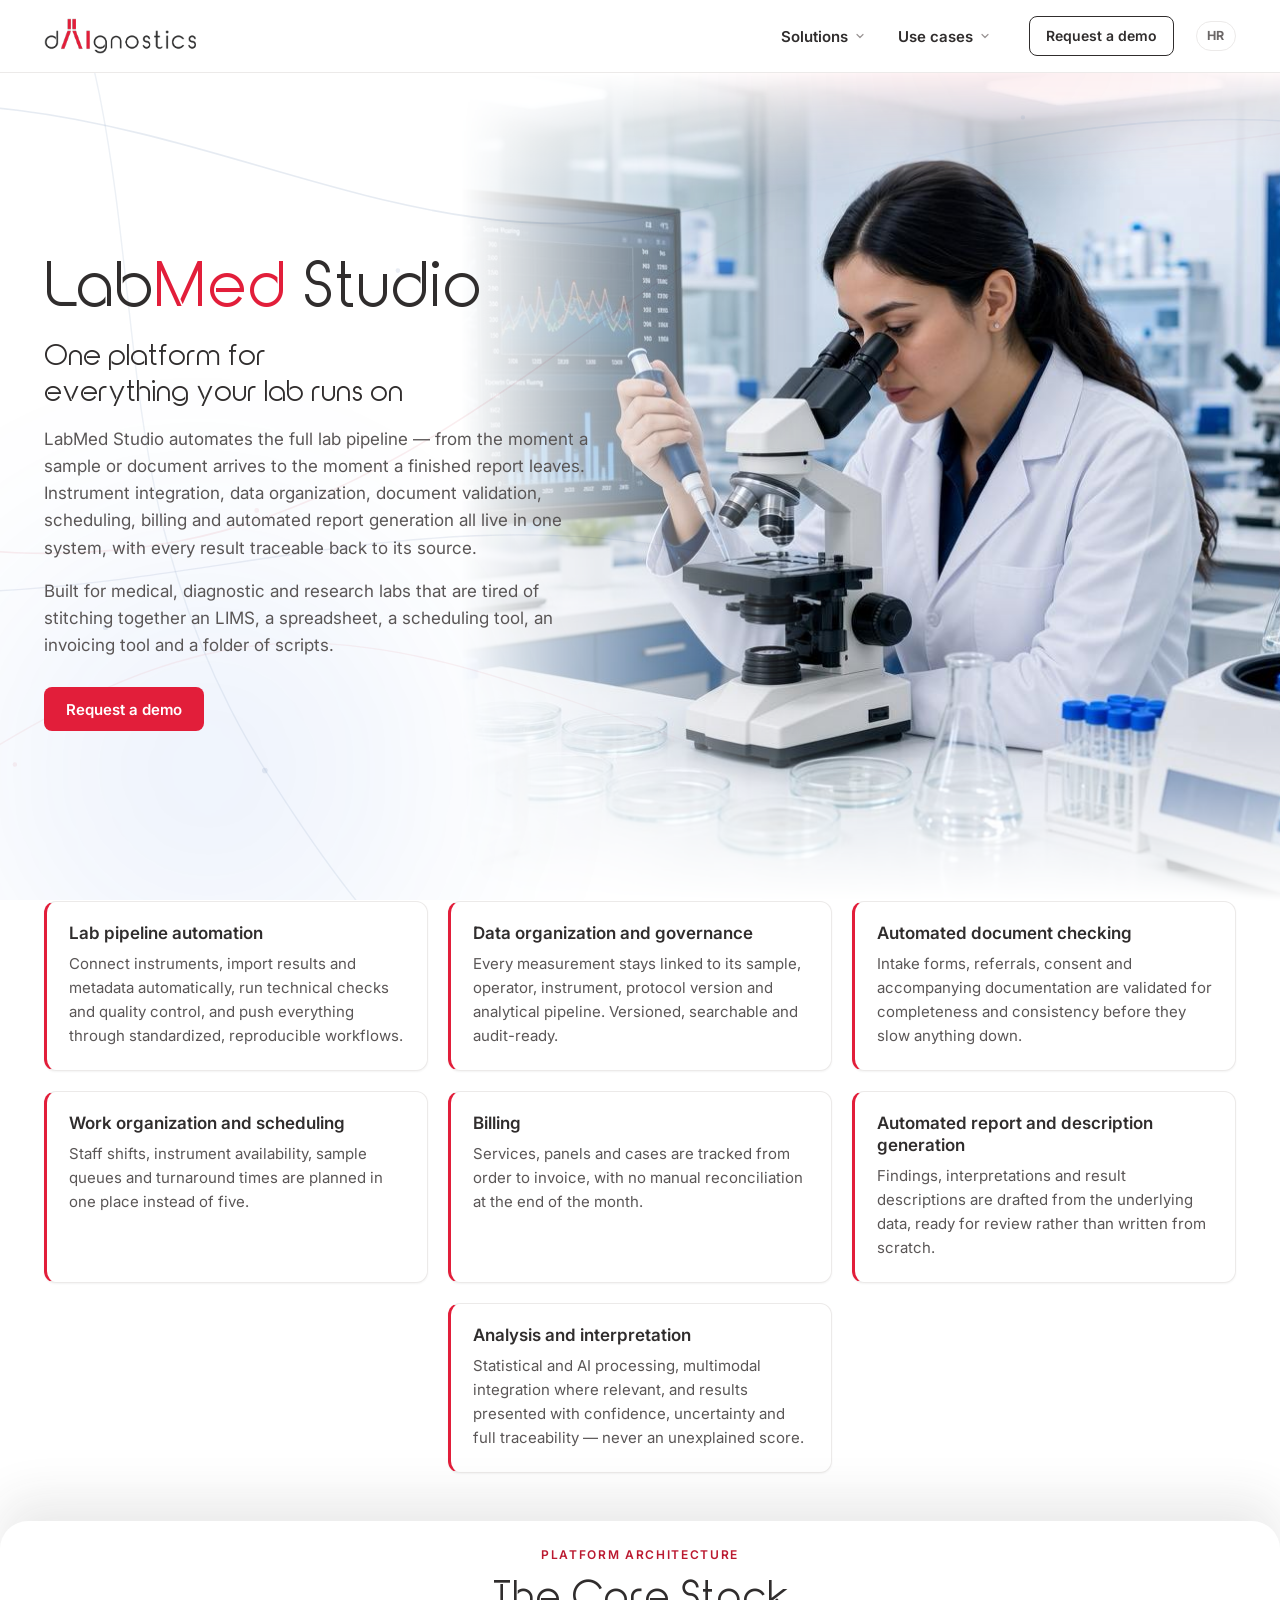
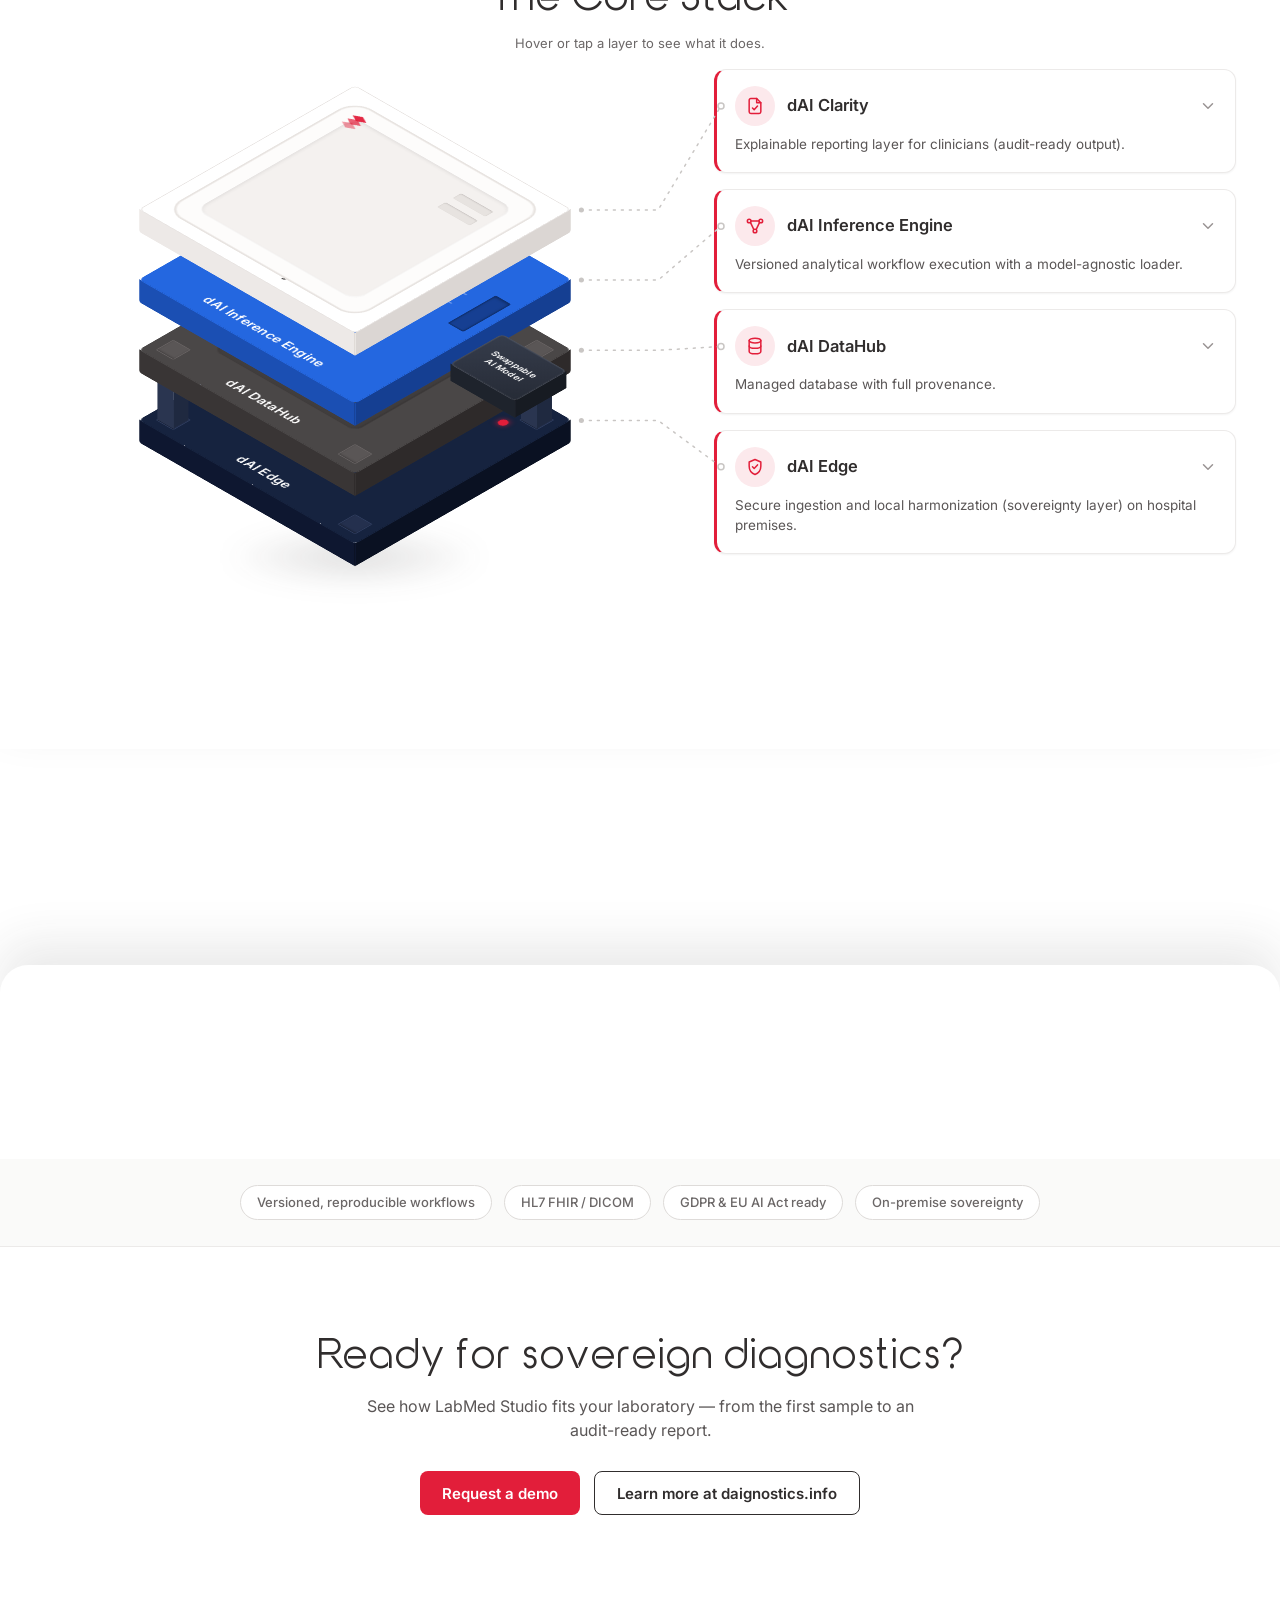
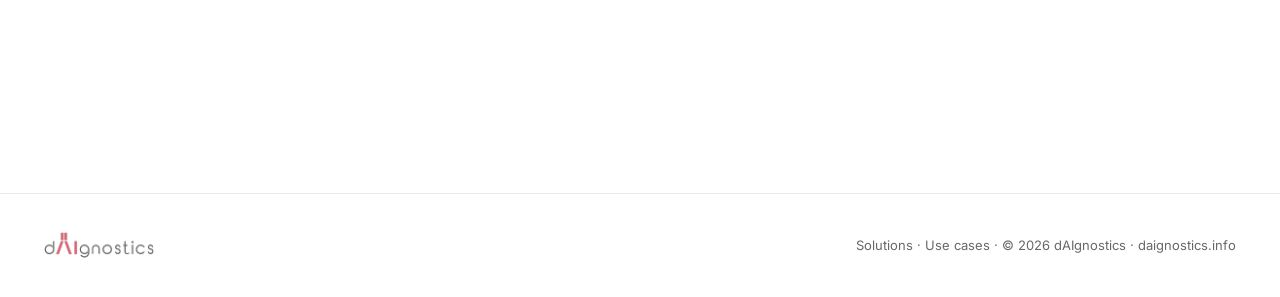
==== commit b221bd19: "Minor design changes" ====
--- a/index.html
+++ b/index.html
@@ -85,8 +85,14 @@
 </header>
 
 <main>
-  <section class="intro container" aria-labelledby="hero-title">
-    <div class="intro-grid">
+  <section class="intro" aria-labelledby="hero-title" data-pin>
+    <div class="intro-media">
+      <div class="intro-media__frame">
+        <img src="assets/hero-labmed.jpg" alt="A laboratory scientist pipetting a sample beside a microscope, with analysis dashboards on the screen behind them" width="1248" height="832" fetchpriority="high" decoding="async">
+      </div>
+    </div>
+    <div class="container intro-inner">
+    <div class="intro-hero">
       <div class="intro-copy">
         <h1 id="hero-title" class="hero-title">Lab<span class="accent">Med</span> Studio</h1>
         <p class="intro-tagline" role="doc-subtitle">One platform for everything your lab runs on</p>
@@ -96,10 +102,7 @@
           <a class="btn btn-primary" href="#contact">Request a demo</a>
         </div>
       </div>
-      <div class="intro-media">
-        <img src="assets/hero-labmed.jpg" alt="A laboratory scientist pipetting a sample beside a microscope, with analysis dashboards on the screen behind them" width="1248" height="832" fetchpriority="high" decoding="async">
-      </div>
-    </div>
+    </div><!-- /.intro-hero -->
 
     <div class="feature-grid">
       <article class="feature">
@@ -131,9 +134,10 @@
         <p>Statistical and AI processing, multimodal integration where relevant, and results presented with confidence, uncertainty and full traceability — never an unexplained score.</p>
       </article>
     </div>
-  </section>
-
-  <div class="pin-region">
+    </div><!-- /.intro-inner -->
+  </section>
+
+  <div class="pin-region" data-pin>
   <section class="hero container">
     <p class="eyebrow">Platform architecture</p>
     <h2 id="stack-title" class="hero-title stack-title">The Core Stack</h2>
--- a/css/style.css
+++ b/css/style.css
@@ -359,21 +359,34 @@
 }
 
 /* --------------------------------------------------------------------------
-   Curtain scroll (homepage, desktop): once the intro has scrolled past, the
-   stack heading + stack pin in place and the sections below rise up over
-   them. --pin-top is set from JS so a region taller than the space under the
-   header gets a negative offset and scrolls through first, then pins.
+   Curtain scroll (homepage, desktop): the intro scrolls until its bottom
+   meets the viewport bottom and pins; the stack panel rises over it and pins
+   in turn; then the badges + CTA curtain rises over the stack. --pin-top is
+   set from JS per [data-pin] element, so a region taller than the space
+   under the header gets a negative offset and scrolls through first.
    -------------------------------------------------------------------------- */
 
 @media (min-width: 1024px) and (prefers-reduced-motion: no-preference) {
+  html.js .intro { /* JS-gated: without --pin-top from JS it would pin at once */
+    position: sticky;
+    top: var(--pin-top, 72px);
+    z-index: 0;
+  }
   .pin-region {
     position: sticky;
     top: var(--pin-top, 72px); /* just below the sticky header */
-    z-index: 0;
+    z-index: 1;
+    /* white panel that rises over the pinned intro; at least a viewport tall
+       so nothing of the intro shows below it once pinned.
+       NO overflow:hidden here — the 3D scene lives inside (FLATTENING RULES) */
+    min-height: calc(100vh - 72px);
+    background: #fff;
+    border-radius: 28px 28px 0 0;
+    box-shadow: 0 -22px 48px rgba(48, 45, 45, .10);
   }
   /* tighten the vertical rhythm so heading + stack fit under the header on a
-     typical desktop viewport (incl. 1280x720), so the region pins whole */
-  .pin-region .hero { padding-block: 16px 0; }
+     typical desktop viewport (incl. 1280x720), so the panel pins whole */
+  .pin-region .hero { padding-block: 28px 0; }
   .pin-region .hint { margin-top: 12px; }
   .pin-region .stack-viz { padding-block: 8px 24px; }
   .curtain {
@@ -381,7 +394,7 @@
     z-index: 2;
     /* dwell: the pinned stack stays fully uncovered for a stretch of scroll
        before the curtain starts to rise over it, so it can be explored */
-    margin-top: 30vh;
+    margin-top: 24vh;
     background: #fff;
     border-radius: 28px 28px 0 0;
     overflow: hidden; /* safe: no 3D scene inside the curtain */
@@ -579,7 +592,7 @@
 
 /* Hero entrance (pure CSS, plays on load) */
 .eyebrow, .hero-title, .lede, .hint,
-.intro-tagline, .intro-lede, .intro-actions, .intro-media {
+.intro-tagline, .intro-lede, .intro-actions, .intro-media__frame {
   /* backwards, not both: the end state equals the natural style, and a
      filled-forward transform would keep .intro-media a stacking context
      that paints the photo's shadow over the feature cards below */
@@ -589,7 +602,7 @@
 .lede, .intro-tagline { animation-delay: .16s; }
 .hint, .intro-lede { animation-delay: .24s; }
 .intro-actions { animation-delay: .32s; }
-.intro-media { animation-delay: .2s; }
+.intro-media__frame { animation-delay: .2s; }
 
 @keyframes heroIn {
   from { opacity: 0; transform: translateY(14px); }
@@ -599,27 +612,36 @@
 }
 
 /* --------------------------------------------------------------------------
-   Intro — headline and copy beside the hero photo, then the feature grid.
-   Lives ABOVE the pin-region: the page opens on text + image and the
-   interactive stack follows on scroll.
+   Intro — copy on the left over a large hero photo that sits in the
+   background, masked so it fades toward the text; the feature grid follows.
+   From 900px the photo is sticky inside the intro and recedes (scales down,
+   fades) as the copy and cards scroll over it: --hero-p (0..1) is set by JS
+   from how far the intro has scrolled. The intro lives ABOVE the pin-region,
+   which rises over it as a curtain on desktop.
    -------------------------------------------------------------------------- */
 
-.intro { padding-block: 64px 24px; }
-
-.intro-grid {
-  display: grid;
-  gap: 32px;
+.intro {
+  position: relative;
+  padding-block: 0 48px;
+  --hero-p: 0;
+}
+
+.intro-inner {
+  position: relative;
+  z-index: 1;
+}
+
+.intro-hero {
+  display: flex;
   align-items: center;
-}
-
-@media (min-width: 900px) {
-  .intro-grid {
-    grid-template-columns: minmax(0, 7fr) minmax(0, 6fr);
-    gap: 56px;
-  }
-}
-
-.intro-copy { min-width: 0; }
+  min-height: calc(100vh - 72px);
+  padding-block: 56px 48px;
+}
+
+.intro-copy {
+  min-width: 0;
+  max-width: 620px;
+}
 
 .intro-tagline {
   margin: 18px 0 0;
@@ -646,23 +668,82 @@
   margin-top: 28px;
 }
 
+/* Photo layer: spans the whole intro; the frame inside holds the picture */
 .intro-media {
-  margin: 0;
-  min-width: 0;
-}
-
-.intro-media img {
+  position: absolute;
+  inset: 0;
+  z-index: 0;
+  pointer-events: none;
+}
+
+.intro-media__frame {
+  position: absolute;
+  top: 0;
+  left: 0;
+  right: 0;
+  height: min(60vh, 520px);
+  opacity: .85;
+  -webkit-mask-image: linear-gradient(to bottom, #000 30%, transparent 96%);
+  mask-image: linear-gradient(to bottom, #000 30%, transparent 96%);
+}
+
+.intro-media__frame img {
   display: block;
   width: 100%;
-  height: auto;
-  border-radius: 18px;
-  box-shadow: 0 24px 60px rgba(48, 45, 45, .16);
+  height: 100%;
+  object-fit: cover;
+  object-position: 55% 40%;
+}
+
+@media (max-width: 899.98px) {
+  /* photo as a band across the top; the copy starts over its faded lower part */
+  .intro-hero {
+    min-height: 0;
+    align-items: flex-start;
+    padding-top: min(44vh, 380px);
+  }
+}
+
+@media (min-width: 900px) {
+  .intro-copy { max-width: 46%; }
+
+  .intro-media__frame {
+    position: sticky;
+    top: 72px;
+    left: auto;
+    right: auto;
+    width: 64%;
+    height: calc(100vh - 72px);
+    margin-left: auto; /* right-anchored */
+    opacity: 1;
+    transform-origin: 82% 26%;
+    will-change: transform, opacity;
+    /* fade toward the text (left) and softly at the top and bottom */
+    -webkit-mask-image:
+      linear-gradient(to right, transparent 0%, #000 42%),
+      linear-gradient(to bottom, transparent 0%, #000 14%, #000 80%, transparent 100%);
+    -webkit-mask-composite: source-in;
+    mask-image:
+      linear-gradient(to right, transparent 0%, #000 42%),
+      linear-gradient(to bottom, transparent 0%, #000 14%, #000 80%, transparent 100%);
+    mask-composite: intersect;
+  }
+}
+
+@media (min-width: 900px) and (prefers-reduced-motion: no-preference) {
+  /* recede as the intro scrolls: smaller and fainter, toward the top-right */
+  .intro-media__frame {
+    transform: scale(calc(1 - 0.3 * var(--hero-p)));
+    opacity: calc(1 - 0.55 * var(--hero-p));
+  }
+  /* the copy fades once it is mostly scrolled past (from ~40% travel), so the
+     pinned intro shows no stray button peeking out under the header */
+  .intro-copy { opacity: calc(1.6 - 1.6 * var(--hero-p)); }
 }
 
 .feature-grid {
   display: grid;
   gap: 16px;
-  margin-top: 56px;
 }
 
 @media (min-width: 720px) {
@@ -1578,9 +1659,8 @@
   .container { padding-inline: 20px; }
   .hero { padding-block: 52px 4px; }
   .lede { font-size: 15.5px; }
-  .intro { padding-block: 40px 8px; }
+  .intro { padding-block: 0 32px; }
   .intro-lede { font-size: 15.5px; }
-  .feature-grid { margin-top: 40px; }
   .slab-label { font-size: 15px; }
   .cta { padding-block: 60px; }
   .btn { width: min(100%, 340px); }
@@ -1595,7 +1675,7 @@
   html { scroll-behavior: auto; }
 
   .eyebrow, .hero-title, .lede, .hint,
-  .intro-tagline, .intro-lede, .intro-actions, .intro-media {
+  .intro-tagline, .intro-lede, .intro-actions, .intro-media__frame {
     animation-duration: .15s;
     animation-delay: 0s;
   }
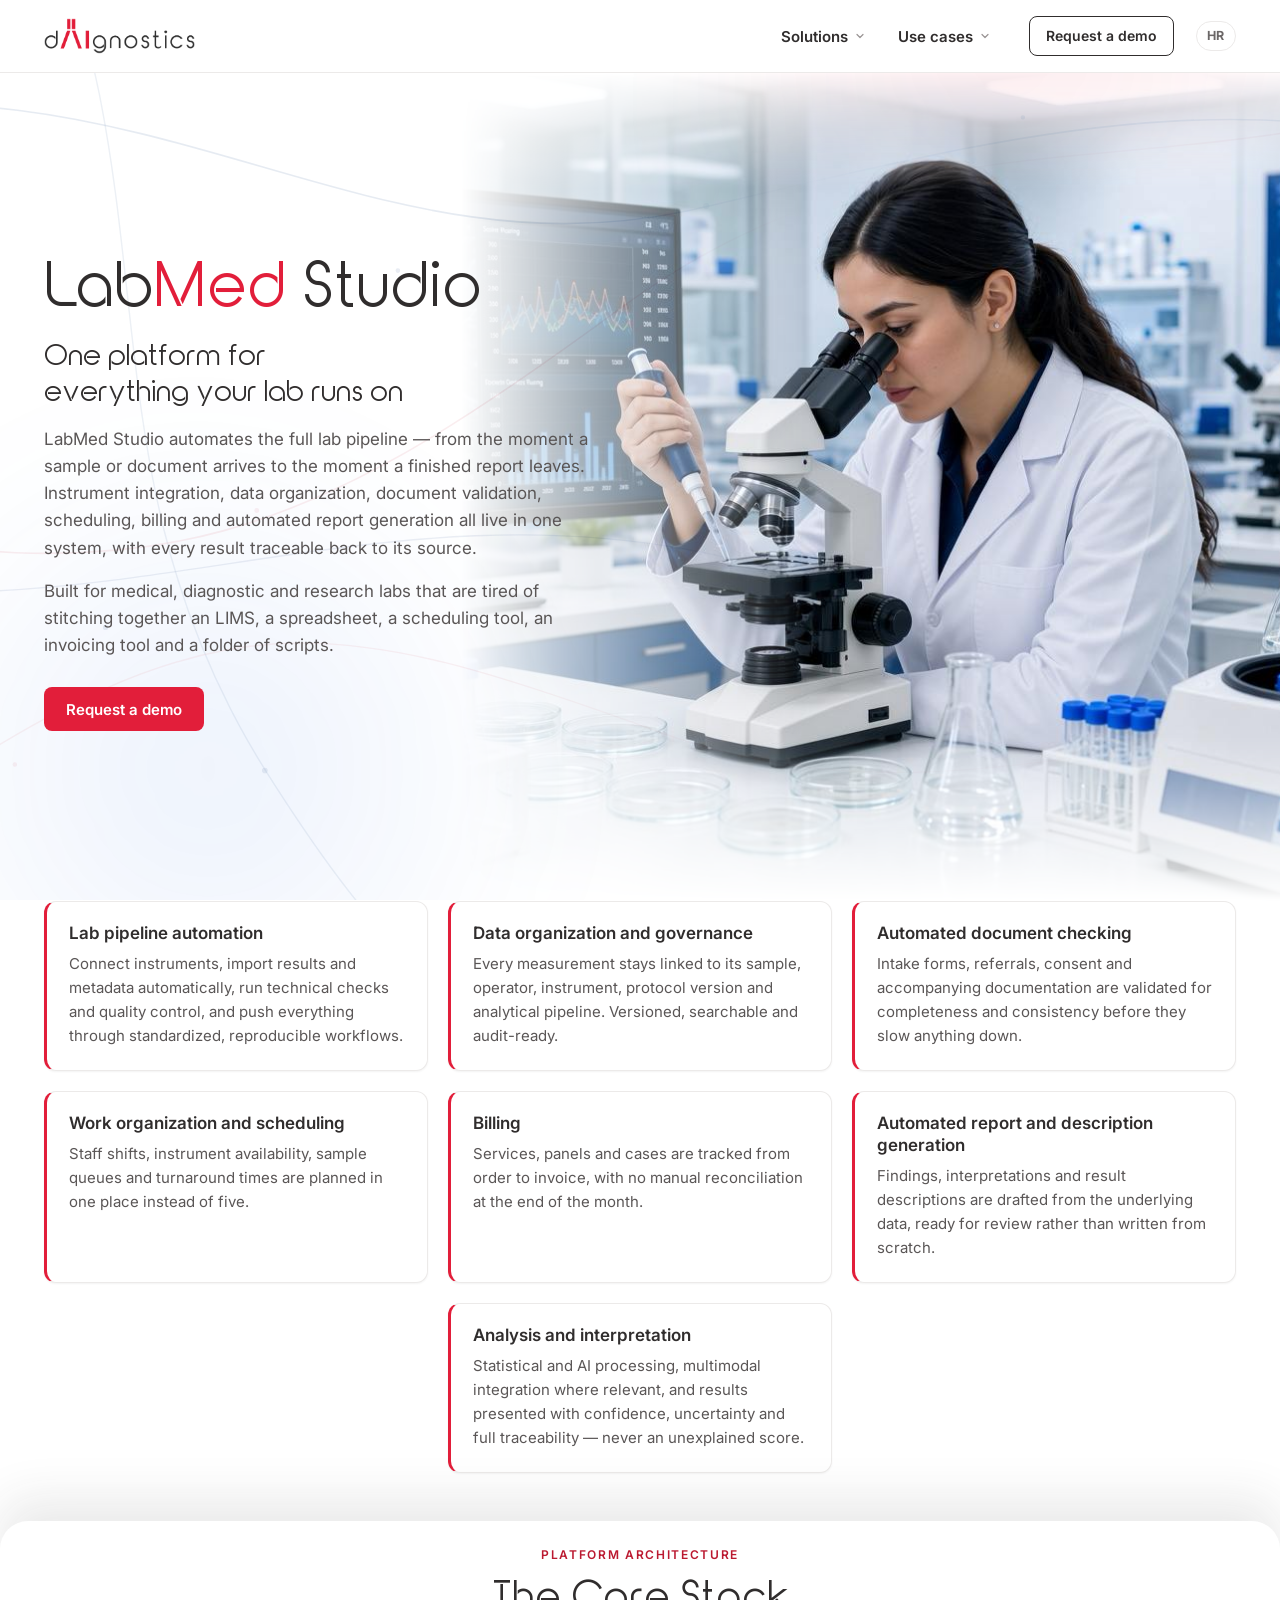
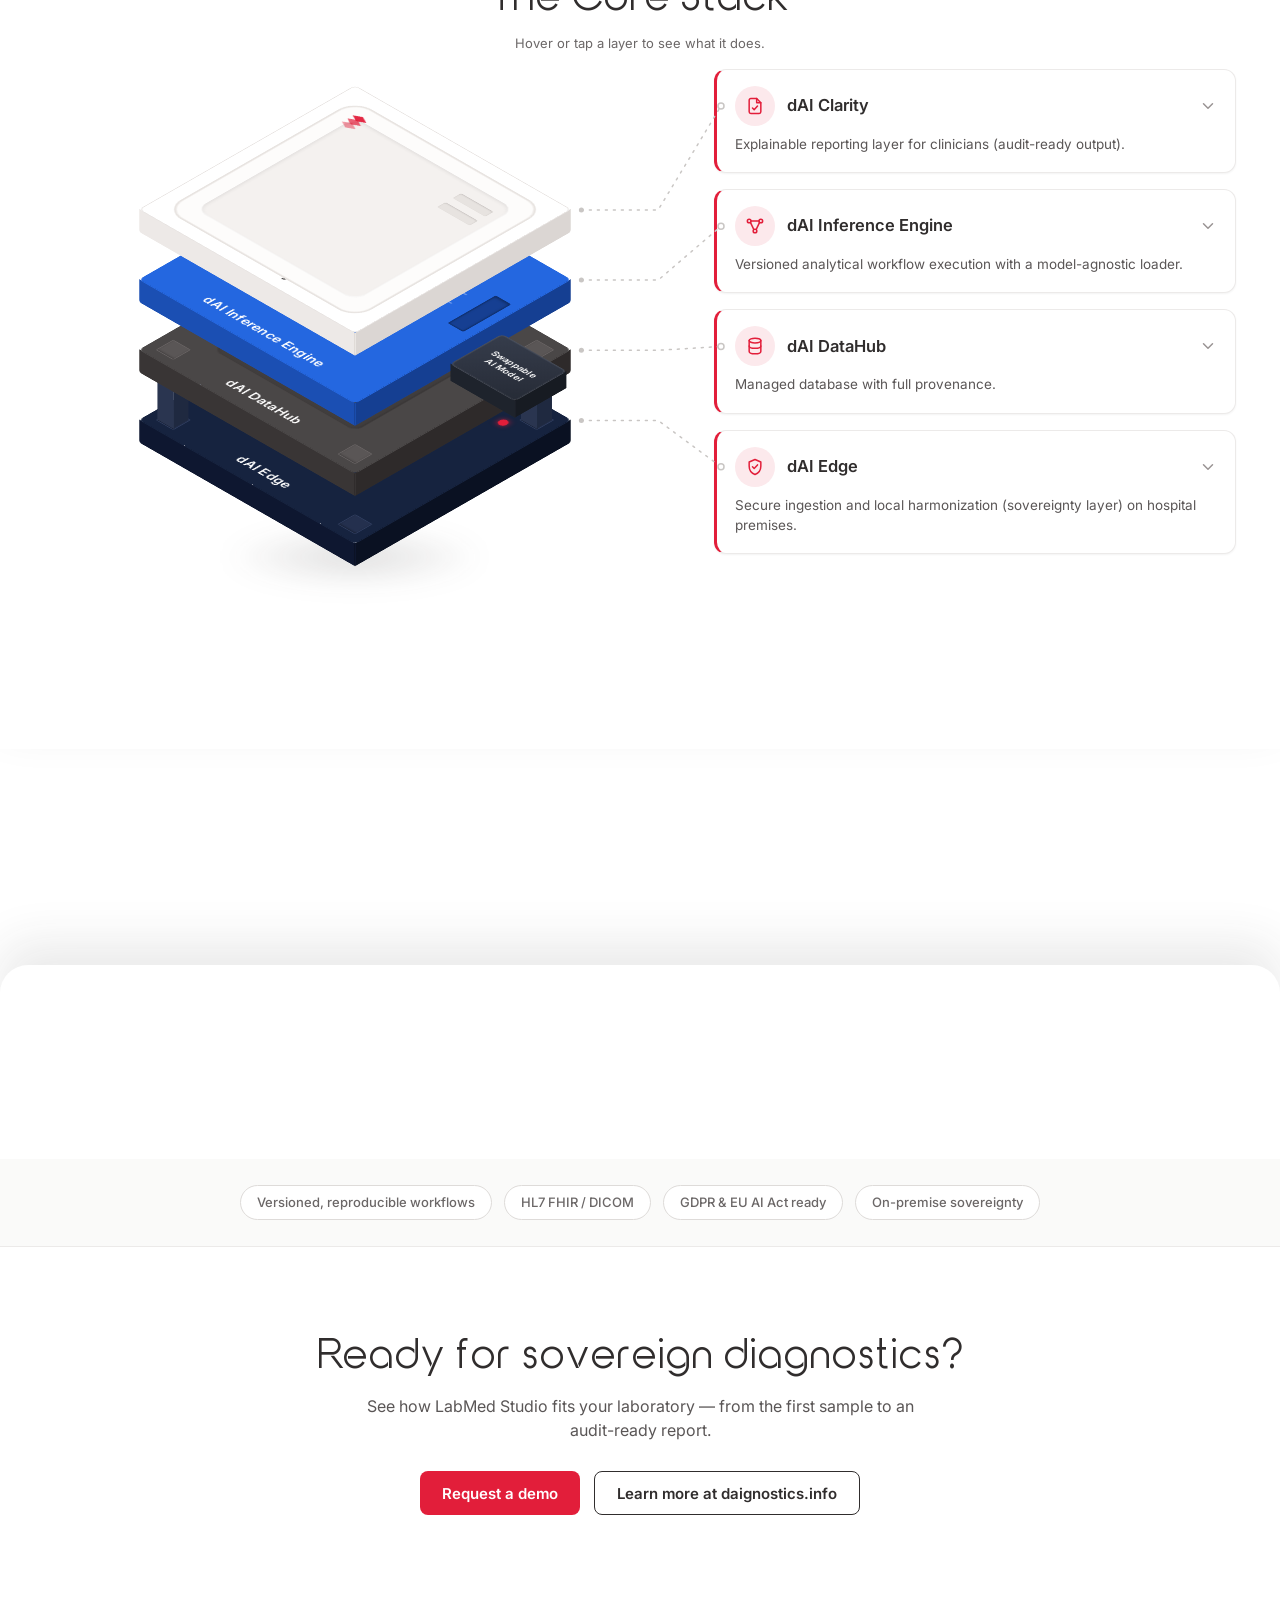
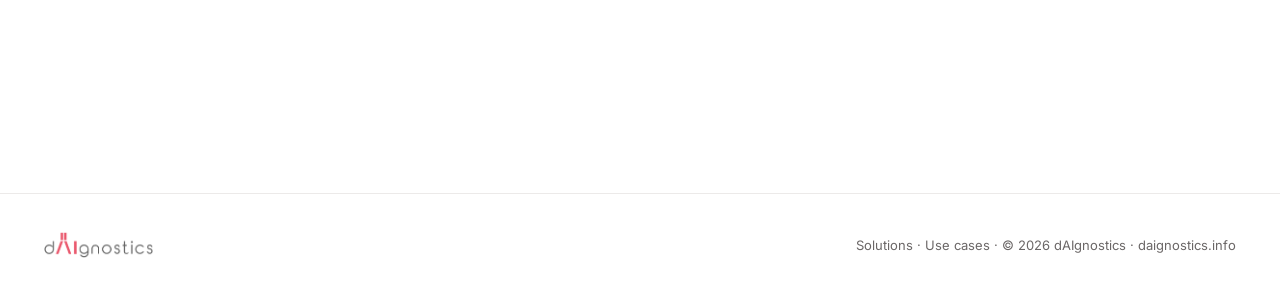
==== commit 4860aad3: "Sharp logo: transparent PNG trimmed from the 900x900 master replaces the rasterised SVGs Co-Authored" ====
--- a/index.html
+++ b/index.html
@@ -47,7 +47,7 @@
 <header class="site-head">
   <div class="container head-row">
     <a class="brand" href="index.html" aria-label="dAIgnostics — home">
-      <img src="assets/daignostics-logo.svg" alt="dAIgnostics" class="brand-logo" width="153" height="36">
+      <img src="assets/daignostics-logo.png" alt="dAIgnostics" class="brand-logo" width="151" height="36">
     </a>
     <nav class="main-nav" aria-label="Main navigation">
       <ul>
@@ -354,7 +354,7 @@
     <p class="cta-sub">See how LabMed Studio fits your laboratory — from the first sample
       to an audit-ready report.</p>
     <div class="cta-row">
-      <a class="btn btn-primary" href="mailto:info@daignostics.info">Request a demo</a>
+      <a class="btn btn-primary" href="mailto:contact@daignostics.info">Request a demo</a>
       <a class="btn btn-ghost" href="https://daignostics.info" target="_blank" rel="noopener">Learn more at daignostics.info</a>
     </div>
   </section>
@@ -363,7 +363,7 @@
 
 <footer class="site-foot">
   <div class="container foot-row">
-    <img src="assets/daignostics-logo.svg" alt="" class="foot-logo" width="110" height="26">
+    <img src="assets/daignostics-logo.png" alt="" class="foot-logo" width="109" height="26">
     <p><a href="solutions.html">Solutions</a> · <a href="use-cases.html">Use cases</a> · © 2026 dAIgnostics · <a href="https://daignostics.info">daignostics.info</a></p>
   </div>
 </footer>
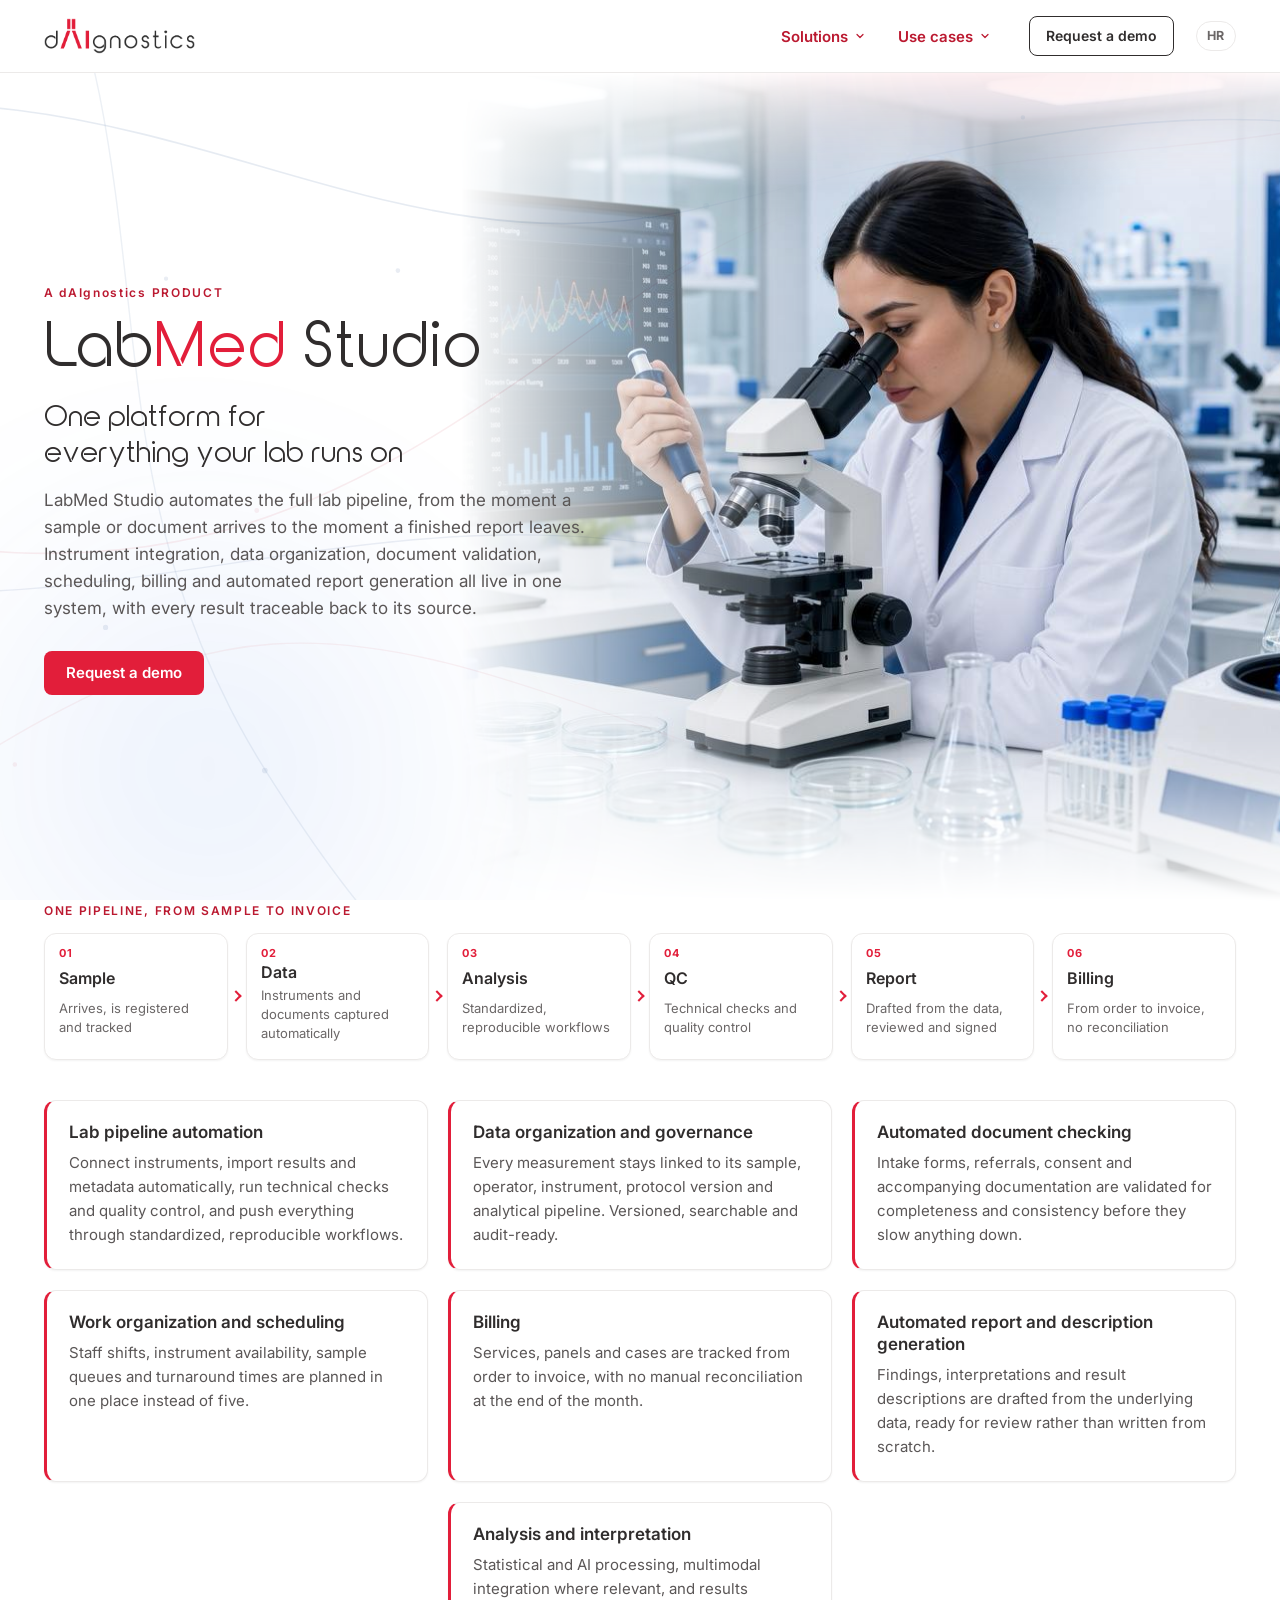
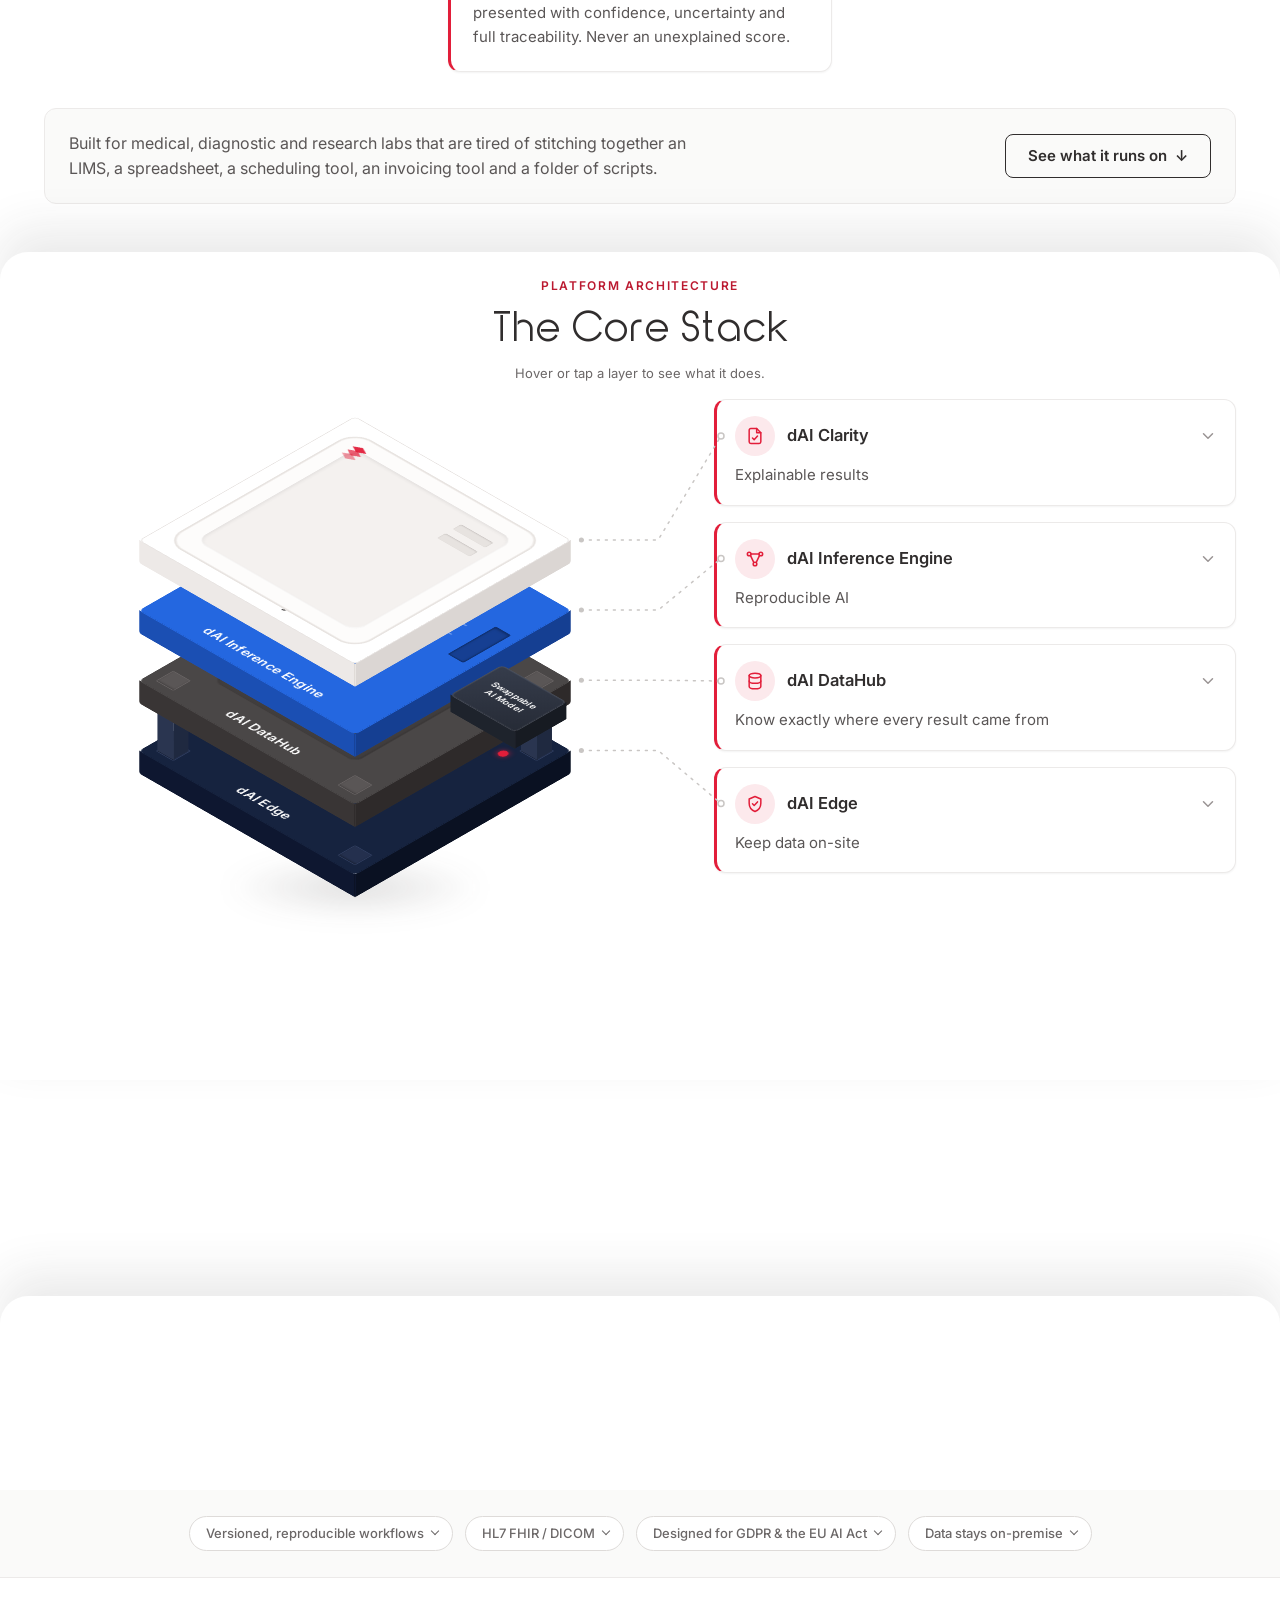
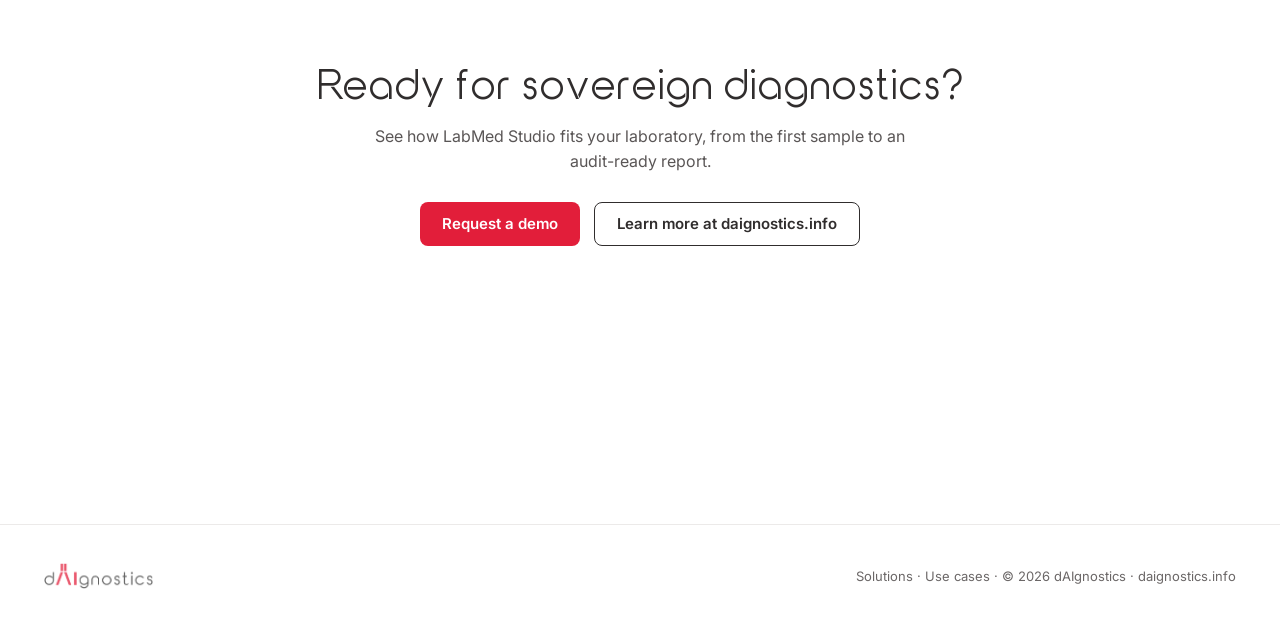
==== commit 3d4d1288: "Launch feedback round 1: HR display font, mobile CTA, stack flicker, pipeline flow, clearer copy Blo" ====
--- a/index.html
+++ b/index.html
@@ -3,14 +3,14 @@
 <head>
   <meta charset="UTF-8">
   <meta name="viewport" content="width=device-width, initial-scale=1.0">
-  <title>dAIgnostics — LabMed Studio</title>
-  <meta name="description" content="LabMed Studio: one platform for everything your lab runs on — instrument integration, data organization, document validation, scheduling, billing and automated report generation, with every result traceable back to its source.">
+  <title>LabMed Studio by dAIgnostics</title>
+  <meta name="description" content="LabMed Studio: one platform for everything your lab runs on. Instrument integration, data organization, document validation, scheduling, billing and automated report generation, with every result traceable back to its source.">
   <link rel="icon" type="image/svg+xml" href="assets/favicon.svg">
   <link rel="alternate" hreflang="en" href="index.html">
   <link rel="alternate" hreflang="hr" href="hr/index.html">
   <link rel="preconnect" href="https://fonts.googleapis.com">
   <link rel="preconnect" href="https://fonts.gstatic.com" crossorigin>
-  <link href="https://fonts.googleapis.com/css2?family=Inter:wght@400;500;600;700&display=swap" rel="stylesheet">
+  <link href="https://fonts.googleapis.com/css2?family=Inter:wght@400;500;600;700&family=Questrial&display=swap" rel="stylesheet">
   <link rel="stylesheet" href="css/style.css">
 </head>
 <body>
@@ -46,7 +46,7 @@
 
 <header class="site-head">
   <div class="container head-row">
-    <a class="brand" href="index.html" aria-label="dAIgnostics — home">
+    <a class="brand" href="index.html" aria-label="dAIgnostics home">
       <img src="assets/daignostics-logo.png" alt="dAIgnostics" class="brand-logo" width="151" height="36">
     </a>
     <nav class="main-nav" aria-label="Main navigation">
@@ -56,8 +56,8 @@
             <svg class="nav-chev" viewBox="0 0 24 24" fill="none" stroke="currentColor" stroke-width="2.4" stroke-linecap="round" stroke-linejoin="round" focusable="false" aria-hidden="true"><path d="M6 9l6 6 6-6"/></svg>
           </a>
           <ul class="dd">
-            <li><a href="solutions.html#health-studio">Health Studio — diagnostics platform</a></li>
-            <li><a href="solutions.html#dai-edge">dAI Edge — data sovereignty</a></li>
+            <li><a href="solutions.html#health-studio">Health Studio: diagnostics platform</a></li>
+            <li><a href="solutions.html#dai-edge">dAI Edge: data sovereignty</a></li>
             <li><a href="solutions.html#ai-reporting">AI-assisted reporting</a></li>
             <li><a href="solutions.html#cezih">National connectivity (CEZIH)</a></li>
             <li><a href="solutions.html#operations">Hospital resource optimization</a></li>
@@ -94,16 +94,28 @@
     <div class="container intro-inner">
     <div class="intro-hero">
       <div class="intro-copy">
+        <p class="eyebrow intro-eyebrow">A <span class="brand-case">dAIgnostics</span> product</p>
         <h1 id="hero-title" class="hero-title">Lab<span class="accent">Med</span> Studio</h1>
         <p class="intro-tagline" role="doc-subtitle">One platform for everything your lab runs on</p>
-        <p class="intro-lede">LabMed Studio automates the full lab pipeline — from the moment a sample or document arrives to the moment a finished report leaves. Instrument integration, data organization, document validation, scheduling, billing and automated report generation all live in one system, with every result traceable back to its source.</p>
-        <p class="intro-lede">Built for medical, diagnostic and research labs that are tired of stitching together an LIMS, a spreadsheet, a scheduling tool, an invoicing tool and a folder of scripts.</p>
+        <p class="intro-lede">LabMed Studio automates the full lab pipeline, from the moment a sample or document arrives to the moment a finished report leaves. Instrument integration, data organization, document validation, scheduling, billing and automated report generation all live in one system, with every result traceable back to its source.</p>
         <div class="intro-actions">
           <a class="btn btn-primary" href="#contact">Request a demo</a>
         </div>
       </div>
     </div><!-- /.intro-hero -->
 
+    <div class="flow" aria-labelledby="flow-title">
+      <p class="flow-title" id="flow-title">One pipeline, from sample to invoice</p>
+      <ol class="flow-steps">
+        <li><span class="flow-num">01</span><span class="flow-name">Sample</span><span class="flow-sub">Arrives, is registered and tracked</span></li>
+        <li><span class="flow-num">02</span><span class="flow-name">Data</span><span class="flow-sub">Instruments and documents captured automatically</span></li>
+        <li><span class="flow-num">03</span><span class="flow-name">Analysis</span><span class="flow-sub">Standardized, reproducible workflows</span></li>
+        <li><span class="flow-num">04</span><span class="flow-name">QC</span><span class="flow-sub">Technical checks and quality control</span></li>
+        <li><span class="flow-num">05</span><span class="flow-name">Report</span><span class="flow-sub">Drafted from the data, reviewed and signed</span></li>
+        <li><span class="flow-num">06</span><span class="flow-name">Billing</span><span class="flow-sub">From order to invoice, no reconciliation</span></li>
+      </ol>
+    </div>
+
     <div class="feature-grid">
       <article class="feature">
         <h2 class="feature-title">Lab pipeline automation</h2>
@@ -131,13 +143,17 @@
       </article>
       <article class="feature">
         <h2 class="feature-title">Analysis and interpretation</h2>
-        <p>Statistical and AI processing, multimodal integration where relevant, and results presented with confidence, uncertainty and full traceability — never an unexplained score.</p>
-      </article>
+        <p>Statistical and AI processing, multimodal integration where relevant, and results presented with confidence, uncertainty and full traceability. Never an unexplained score.</p>
+      </article>
+    </div>
+    <div class="intro-close">
+      <p>Built for medical, diagnostic and research labs that are tired of stitching together an LIMS, a spreadsheet, a scheduling tool, an invoicing tool and a folder of scripts.</p>
+      <a class="btn btn-ghost" href="#platform">See what it runs on <span aria-hidden="true">&darr;</span></a>
     </div>
     </div><!-- /.intro-inner -->
   </section>
 
-  <div class="pin-region" data-pin>
+  <div class="pin-region" id="platform" data-pin>
   <section class="hero container">
     <p class="eyebrow">Platform architecture</p>
     <h2 id="stack-title" class="hero-title stack-title">The Core Stack</h2>
@@ -155,7 +171,7 @@
           <div class="slab-lift">
             <div class="slab-idle">
               <button class="slab" type="button" id="slab-clarity">
-                <span class="face face--top"><span class="detail d-frame" aria-hidden="true"></span><span class="detail d-screen" aria-hidden="true"></span><span class="detail d-slot d-slot-1" aria-hidden="true"></span><span class="detail d-slot d-slot-2" aria-hidden="true"></span><span class="slab-mark" aria-hidden="true"><svg viewBox="0 0 32 32" focusable="false" aria-hidden="true"><g fill="#E21E3A"><path d="M16 5.2 25 10l-9 4.8L7 10z" opacity=".95"/><path d="M16 12.4 25 17.2l-9 4.8-9-4.8z" opacity=".7"/><path d="M16 19.6 25 24.4l-9 4.8-9-4.8z" opacity=".45"/></g></svg></span><span class="slab-label">dAI Clarity<span class="visually-hidden"> — layer 1 of 4, show key features</span></span></span>
+                <span class="face face--top"><span class="detail d-frame" aria-hidden="true"></span><span class="detail d-screen" aria-hidden="true"></span><span class="detail d-slot d-slot-1" aria-hidden="true"></span><span class="detail d-slot d-slot-2" aria-hidden="true"></span><span class="slab-mark" aria-hidden="true"><svg viewBox="0 0 32 32" focusable="false" aria-hidden="true"><g fill="#E21E3A"><path d="M16 5.2 25 10l-9 4.8L7 10z" opacity=".95"/><path d="M16 12.4 25 17.2l-9 4.8-9-4.8z" opacity=".7"/><path d="M16 19.6 25 24.4l-9 4.8-9-4.8z" opacity=".45"/></g></svg></span><span class="slab-label">dAI Clarity<span class="visually-hidden">: layer 1 of 4, show key features</span></span></span>
                 <span class="face face--south" aria-hidden="true"></span>
                 <span class="face face--east" aria-hidden="true"></span>
               </button>
@@ -168,7 +184,7 @@
           <div class="slab-lift">
             <div class="slab-idle">
               <button class="slab" type="button" id="slab-inference">
-                <span class="face face--top"><span class="detail d-chip" aria-hidden="true"></span><span class="detail d-trace d-trace-1" aria-hidden="true"></span><span class="detail d-trace d-trace-2" aria-hidden="true"></span><span class="detail d-port" aria-hidden="true"></span><span class="slab-label">dAI Inference Engine<span class="visually-hidden"> — layer 2 of 4, show key features</span></span></span>
+                <span class="face face--top"><span class="detail d-chip" aria-hidden="true"></span><span class="detail d-trace d-trace-1" aria-hidden="true"></span><span class="detail d-trace d-trace-2" aria-hidden="true"></span><span class="detail d-port" aria-hidden="true"></span><span class="slab-label">dAI Inference Engine<span class="visually-hidden">: layer 2 of 4, show key features</span></span></span>
                 <span class="face face--south" aria-hidden="true"></span>
                 <span class="face face--east" aria-hidden="true"></span>
               </button>
@@ -186,7 +202,7 @@
           <div class="slab-lift">
             <div class="slab-idle">
               <button class="slab" type="button" id="slab-datahub">
-                <span class="face face--top"><span class="detail d-panel" aria-hidden="true"></span><span class="detail d-vent d-vent-1" aria-hidden="true"></span><span class="detail d-vent d-vent-2" aria-hidden="true"></span><span class="detail d-vent d-vent-3" aria-hidden="true"></span><span class="detail d-pad d-pad-nw" aria-hidden="true"></span><span class="detail d-pad d-pad-ne" aria-hidden="true"></span><span class="detail d-pad d-pad-sw" aria-hidden="true"></span><span class="detail d-pad d-pad-se" aria-hidden="true"></span><span class="slab-label">dAI DataHub<span class="visually-hidden"> — layer 3 of 4, show key features</span></span></span>
+                <span class="face face--top"><span class="detail d-panel" aria-hidden="true"></span><span class="detail d-vent d-vent-1" aria-hidden="true"></span><span class="detail d-vent d-vent-2" aria-hidden="true"></span><span class="detail d-vent d-vent-3" aria-hidden="true"></span><span class="detail d-pad d-pad-nw" aria-hidden="true"></span><span class="detail d-pad d-pad-ne" aria-hidden="true"></span><span class="detail d-pad d-pad-sw" aria-hidden="true"></span><span class="detail d-pad d-pad-se" aria-hidden="true"></span><span class="slab-label">dAI DataHub<span class="visually-hidden">: layer 3 of 4, show key features</span></span></span>
                 <span class="face face--south" aria-hidden="true"></span>
                 <span class="face face--east" aria-hidden="true"></span>
               </button>
@@ -199,7 +215,7 @@
           <div class="slab-lift">
             <div class="slab-idle">
               <button class="slab" type="button" id="slab-edge">
-                <span class="face face--top"><span class="detail d-pad d-pad-nw" aria-hidden="true"></span><span class="detail d-pad d-pad-ne" aria-hidden="true"></span><span class="detail d-pad d-pad-sw" aria-hidden="true"></span><span class="detail d-pad d-pad-se" aria-hidden="true"></span><span class="detail d-vent-wide" aria-hidden="true"></span><span class="detail d-led" aria-hidden="true"></span><span class="slab-label">dAI Edge<span class="visually-hidden"> — layer 4 of 4, show key features</span></span></span>
+                <span class="face face--top"><span class="detail d-pad d-pad-nw" aria-hidden="true"></span><span class="detail d-pad d-pad-ne" aria-hidden="true"></span><span class="detail d-pad d-pad-sw" aria-hidden="true"></span><span class="detail d-pad d-pad-se" aria-hidden="true"></span><span class="detail d-vent-wide" aria-hidden="true"></span><span class="detail d-led" aria-hidden="true"></span><span class="slab-label">dAI Edge<span class="visually-hidden">: layer 4 of 4, show key features</span></span></span>
                 <span class="face face--south" aria-hidden="true"></span>
                 <span class="face face--east" aria-hidden="true"></span>
                 <span class="post post-nw" aria-hidden="true"><i class="post-s"></i><i class="post-e"></i><i class="post-cap"></i></span>
@@ -232,9 +248,10 @@
             </span>
           </button>
         </h3>
-        <p class="card-desc">Explainable reporting layer for clinicians (audit-ready output).</p>
+        <p class="card-desc">Explainable results</p>
         <div class="panel-clip">
           <div class="panel" role="region" id="panel-clarity" aria-labelledby="trig-clarity">
+            <p class="panel-tech">Explainable reporting layer for clinicians (audit-ready output).</p>
             <ul class="features">
               <li>Audit-ready reports with a complete decision trail</li>
               <li>Per-report explainability: key factors, SHAP and saliency maps</li>
@@ -261,9 +278,10 @@
             </span>
           </button>
         </h3>
-        <p class="card-desc">Versioned analytical workflow execution with a model-agnostic loader.</p>
+        <p class="card-desc">Reproducible AI</p>
         <div class="panel-clip">
           <div class="panel" role="region" id="panel-inference" aria-labelledby="trig-inference">
+            <p class="panel-tech">Versioned analytical workflow execution with a model-agnostic loader.</p>
             <ul class="features">
               <li>Versioned, reproducible analytical workflows</li>
               <li>Model-agnostic loader: ONNX, PyTorch, TensorFlow, scikit-learn</li>
@@ -291,9 +309,10 @@
             </span>
           </button>
         </h3>
-        <p class="card-desc">Managed database with full provenance.</p>
+        <p class="card-desc">Know exactly where every result came from</p>
         <div class="panel-clip">
           <div class="panel" role="region" id="panel-datahub" aria-labelledby="trig-datahub">
+            <p class="panel-tech">Managed database with full provenance.</p>
             <ul class="features">
               <li>Full provenance for every record and transformation</li>
               <li>Role-based access control (RBAC) and a complete audit log</li>
@@ -320,9 +339,10 @@
             </span>
           </button>
         </h3>
-        <p class="card-desc">Secure ingestion and local harmonization (sovereignty layer) on hospital premises.</p>
+        <p class="card-desc">Keep data on-site</p>
         <div class="panel-clip">
           <div class="panel" role="region" id="panel-edge" aria-labelledby="trig-edge">
+            <p class="panel-tech">Secure ingestion and local harmonization (sovereignty layer) on hospital premises.</p>
             <ul class="features">
               <li>Secure on-premise ingestion at the hospital site</li>
               <li>Local harmonization and pseudonymization before any processing</li>
@@ -342,16 +362,22 @@
   <div class="curtain">
   <section class="badges" aria-label="Standards and compliance">
     <div class="container badge-row">
-      <span class="chip">Versioned, reproducible workflows</span>
-      <span class="chip">HL7 FHIR / DICOM</span>
-      <span class="chip">GDPR &amp; EU AI Act ready</span>
-      <span class="chip">On-premise sovereignty</span>
+      <button class="chip" type="button" aria-expanded="false" aria-controls="note-workflows">Versioned, reproducible workflows</button>
+      <button class="chip" type="button" aria-expanded="false" aria-controls="note-standards">HL7 FHIR / DICOM</button>
+      <button class="chip" type="button" aria-expanded="false" aria-controls="note-compliance">Designed for GDPR &amp; the EU AI Act</button>
+      <button class="chip" type="button" aria-expanded="false" aria-controls="note-onprem">Data stays on-premise</button>
+    </div>
+    <div class="container chip-notes">
+      <p class="chip-note" id="note-workflows" hidden>Every analysis runs as a versioned workflow: the same input gives the same result, and every result can be traced to the exact workflow and model version that produced it.</p>
+      <p class="chip-note" id="note-standards" hidden>Results, orders and images are exchanged over the standards your LIS, HIS and PACS already speak: HL7 FHIR for data, DICOM for images.</p>
+      <p class="chip-note" id="note-compliance" hidden>Pseudonymisation, role-based access, complete audit logs and mandatory human review are built in to support GDPR obligations and the requirements the EU AI Act sets for medical AI systems.</p>
+      <p class="chip-note" id="note-onprem" hidden>Data is ingested, pseudonymised and processed inside your institution. Nothing leaves the premises without your explicit approval.</p>
     </div>
   </section>
 
   <section class="cta container" id="contact">
     <h2 class="cta-title">Ready for sovereign diagnostics?</h2>
-    <p class="cta-sub">See how LabMed Studio fits your laboratory — from the first sample
+    <p class="cta-sub">See how LabMed Studio fits your laboratory, from the first sample
       to an audit-ready report.</p>
     <div class="cta-row">
       <a class="btn btn-primary" href="mailto:contact@daignostics.info">Request a demo</a>
--- a/css/style.css
+++ b/css/style.css
@@ -23,7 +23,7 @@
   --bg-soft: #FAFAF9;
 
   --font-ui: 'Inter', system-ui, -apple-system, 'Segoe UI', sans-serif;
-  --font-display: 'Adarsh Sans', 'Inter', system-ui, sans-serif;
+  --font-display: 'Adarsh Sans', 'Questrial', 'Inter', system-ui, sans-serif; /* Adarsh Sans has no Č Ć Đ Š Ž: Questrial supplies matching geometric glyphs */
 
   /* Isometric geometry — breakpoints only retune these */
   --slab: clamp(220px, min(44vw, 34vh), 320px);
@@ -236,13 +236,21 @@
   height: 72px;
 }
 
+.brand { display: inline-flex; align-items: center; min-width: 0; }
+.brand-logo {
+  height: 36px;
+  width: auto;
+  max-width: 100%;
+  object-fit: contain;        /* if the narrow header squeezes the box, the mark scales
+  object-position: left center;  instead of being squashed */
+  display: block;
+}
+
 @media (max-width: 399.98px) {
-  .brand-logo { height: 28px; }
+  .head-row { gap: 8px; }
+  .brand-logo { height: 26px; min-width: 96px; } /* the mark never shrinks below a legible width; the nav yields instead */
   .head-row .btn-small { padding: 8px 12px; font-size: 13px; }
 }
-
-.brand { display: inline-flex; align-items: center; }
-.brand-logo { height: 36px; width: auto; display: block; }
 
 /* --------------------------------------------------------------------------
    Main navigation (dropdowns on hover/focus-within; plain links < 720px)
@@ -271,18 +279,19 @@
   padding: 10px 14px;
   border-radius: 8px;
   font: 600 15px/1 var(--font-ui);
-  color: var(--ink);
+  color: var(--red-dark); /* brand red: reads as a menu, not as static text */
   text-decoration: none;
   transition: background-color .15s, color .15s;
 }
 
-.nav-link:hover { background: var(--bg-soft); color: var(--red); }
+.nav-link:hover,
+.nav-link:focus-visible { background: var(--bg-soft); color: var(--red); text-decoration: underline; text-underline-offset: 4px; }
 .nav-link[aria-current="page"] { color: var(--red); }
 
 .nav-link .nav-chev {
   width: 12px;
   height: 12px;
-  color: var(--ink-faint);
+  color: currentColor;
   transition: transform .18s;
 }
 
@@ -332,8 +341,24 @@
 @media (max-width: 719.98px) {
   .dd { display: none; }
   .nav-link { padding: 10px 10px; font-size: 14px; }
-  .nav-link .nav-chev { display: none; }
+  /* no dropdowns here: the links open the pages, so the chevron points right */
+  .nav-link .nav-chev,
+  .has-dd:hover .nav-chev,
+  .has-dd:focus-within .nav-chev { display: inline-block; transform: rotate(-90deg); }
   .head-row > .btn { display: none; } /* nav wins the narrow header; CTA stays in page */
+}
+
+@media (max-width: 399.98px) {
+  .nav-link { padding: 8px 6px; font-size: 13px; } /* tighter so logo + nav + language pill fit ~360px */
+}
+
+@media (max-width: 349.98px) {
+  /* 320px-class phones: everything a notch smaller so nothing overlaps the mark */
+  .brand-logo { min-width: 80px; }
+  .main-nav { margin-right: 4px; }
+  .main-nav ul { gap: 0; }
+  .nav-link { padding: 8px 4px; font-size: 12.5px; }
+  .lang-switch { padding: 6px 8px; font-size: 12px; }
 }
 
 /* Language switch pill */
@@ -375,6 +400,7 @@
   .pin-region {
     position: sticky;
     top: var(--pin-top, 72px); /* just below the sticky header */
+    scroll-margin-top: 72px;   /* #platform lands exactly at the pin point */
     z-index: 1;
     /* white panel that rises over the pinned intro; at least a viewport tall
        so nothing of the intro shows below it once pinned.
@@ -429,7 +455,7 @@
 .sol {
   border-top: 1px solid var(--line);
   padding: 46px 0 40px;
-  scroll-margin-top: 24px;
+  scroll-margin-top: calc(72px + 24px); /* clear the sticky header when jumped to from the dropdowns */
 }
 .sol:first-of-type { border-top: 0; padding-top: 28px; }
 
@@ -668,6 +694,91 @@
   margin-top: 28px;
 }
 
+.intro-eyebrow { margin-bottom: 12px; }
+.intro-eyebrow .brand-case { text-transform: none; } /* keep the dAIgnostics casing inside the uppercase kicker */
+
+/* B1: the pipeline in one glance, before the individual feature cards */
+.flow { margin: 4px 0 40px; }
+
+.flow-title {
+  margin: 0 0 16px;
+  font: 600 12px/1 var(--font-ui);
+  letter-spacing: .14em;
+  text-transform: uppercase;
+  color: var(--red-dark);
+}
+
+.flow-steps {
+  list-style: none;
+  margin: 0;
+  padding: 0;
+  display: grid;
+  grid-template-columns: repeat(6, minmax(0, 1fr));
+  gap: 12px 18px;
+}
+
+.flow-steps li {
+  position: relative;
+  display: grid;
+  gap: 4px;
+  padding: 14px 14px 16px;
+  background: #fff;
+  border: 1px solid var(--line);
+  border-radius: 12px;
+  box-shadow: 0 1px 2px rgba(48, 45, 45, .06);
+}
+
+/* arrow to the next step */
+.flow-steps li::after {
+  content: "";
+  position: absolute;
+  top: 50%;
+  right: -13px;
+  width: 8px;
+  height: 8px;
+  border-top: 2px solid var(--red);
+  border-right: 2px solid var(--red);
+  transform: translateY(-50%) rotate(45deg);
+}
+.flow-steps li:last-child::after { display: none; }
+
+.flow-num { font: 700 11px/1 var(--font-ui); letter-spacing: .1em; color: var(--red); }
+.flow-name { font: 600 16px/1.2 var(--font-ui); color: var(--ink); }
+.flow-sub { font: 400 13px/1.45 var(--font-ui); color: var(--ink-mute); }
+
+@media (max-width: 1023.98px) {
+  .flow-steps { grid-template-columns: repeat(3, minmax(0, 1fr)); }
+  .flow-steps li:nth-child(3)::after { display: none; }
+}
+
+@media (max-width: 599.98px) {
+  .flow-steps { grid-template-columns: repeat(2, minmax(0, 1fr)); gap: 10px 16px; }
+  .flow-steps li:nth-child(3)::after { display: block; }
+  .flow-steps li:nth-child(even)::after { display: none; }
+  .flow-sub { display: none; }
+}
+
+/* B2: the feature section gets a visible end and a closing link */
+.intro-close {
+  display: flex;
+  flex-wrap: wrap;
+  align-items: center;
+  justify-content: space-between;
+  gap: 16px 32px;
+  margin-top: 36px;
+  padding: 22px 24px;
+  border: 1px solid var(--line);
+  border-radius: 12px;
+  background: var(--bg-soft);
+}
+.intro-close p {
+  margin: 0;
+  max-width: 62ch;
+  font-size: 16px;
+  line-height: 1.55;
+  color: var(--ink-soft);
+}
+
 /* Photo layer: spans the whole intro; the frame inside holds the picture */
 .intro-media {
   position: absolute;
@@ -681,7 +792,7 @@
   top: 0;
   left: 0;
   right: 0;
-  height: min(60vh, 520px);
+  height: min(50vh, 440px);
   opacity: .85;
   -webkit-mask-image: linear-gradient(to bottom, #000 30%, transparent 96%);
   mask-image: linear-gradient(to bottom, #000 30%, transparent 96%);
@@ -700,8 +811,13 @@
   .intro-hero {
     min-height: 0;
     align-items: flex-start;
-    padding-top: min(44vh, 380px);
+    padding-top: min(36vh, 300px);
   }
+  /* the demo button must be visible without scrolling: it moves above the lede */
+  .intro-copy { display: flex; flex-direction: column; }
+  .intro-lede { order: 1; }
+  .intro-actions { margin-top: 22px; }
+  .intro-lede:first-of-type { margin-top: 26px; }
 }
 
 @media (min-width: 900px) {
@@ -1350,6 +1466,14 @@
   animation: shadowBreathe 6s ease-in-out infinite alternate;
 }
 
+/* Touch and small screens: the idle bob shimmers on mobile GPUs and reads as a
+   glitch on the top (white) layer, so the stack rests still there */
+@media (hover: none), (max-width: 1023.98px) {
+  .stack-viz.is-settled .slab-idle,
+  .stack-viz.is-settled .ground-shadow { animation: none; }
+  .stack-viz.is-settled .slab-idle { transform: translateZ(0); }
+}
+
 @keyframes idleFloat {
   from { transform: translateZ(-4px); }
   to   { transform: translateZ(4px); }
@@ -1468,10 +1592,19 @@
 
 .card-desc {
   margin: 0 0 8px;
-  font-size: 13.5px;
+  font-size: 15px;
   line-height: 1.5;
   color: var(--ink-soft);
   transition: color .2s;
+}
+
+/* the technical one-liner moved from the card face into the open panel */
+.panel-tech {
+  margin: 0;
+  padding: 6px 0 4px;
+  font-size: 13px;
+  line-height: 1.5;
+  color: var(--ink-mute);
 }
 
 .stack-viz.has-active .card:not(.is-active) .card-title,
@@ -1591,13 +1724,41 @@
 }
 
 .chip {
-  display: inline-block;
-  padding: 8px 16px;
+  display: inline-flex;
+  align-items: center;
+  gap: 8px;
+  padding: 8px 14px 8px 16px;
   border: 1px solid #DEDBD9;
   border-radius: 999px;
   font: 500 13px/1.3 var(--font-ui);
   color: var(--ink-mute);
   background: #fff;
+  cursor: pointer;
+  appearance: none;
+  -webkit-appearance: none;
+  transition: border-color .15s, color .15s, background-color .15s;
+}
+/* a small chevron says "this opens" */
+.chip::after {
+  content: "";
+  width: 6px;
+  height: 6px;
+  border-right: 1.5px solid currentColor;
+  border-bottom: 1.5px solid currentColor;
+  transform: translateY(-2px) rotate(45deg);
+  transition: transform .18s;
+}
+.chip:hover { border-color: var(--red); color: var(--red-dark); }
+.chip.is-open { border-color: var(--red); color: var(--red-dark); background: var(--red-tint); }
+.chip.is-open::after { transform: translateY(1px) rotate(-135deg); }
+
+.chip-notes { text-align: center; }
+.chip-note {
+  max-width: 720px;
+  margin: 16px auto 0;
+  font-size: 14px;
+  line-height: 1.6;
+  color: var(--ink-soft);
 }
 
 /* --------------------------------------------------------------------------
@@ -1607,6 +1768,7 @@
 .cta {
   text-align: center;
   padding-block: 84px;
+  scroll-margin-top: 72px; /* #contact / #kontakt land below the sticky header */
 }
 
 .cta-title {
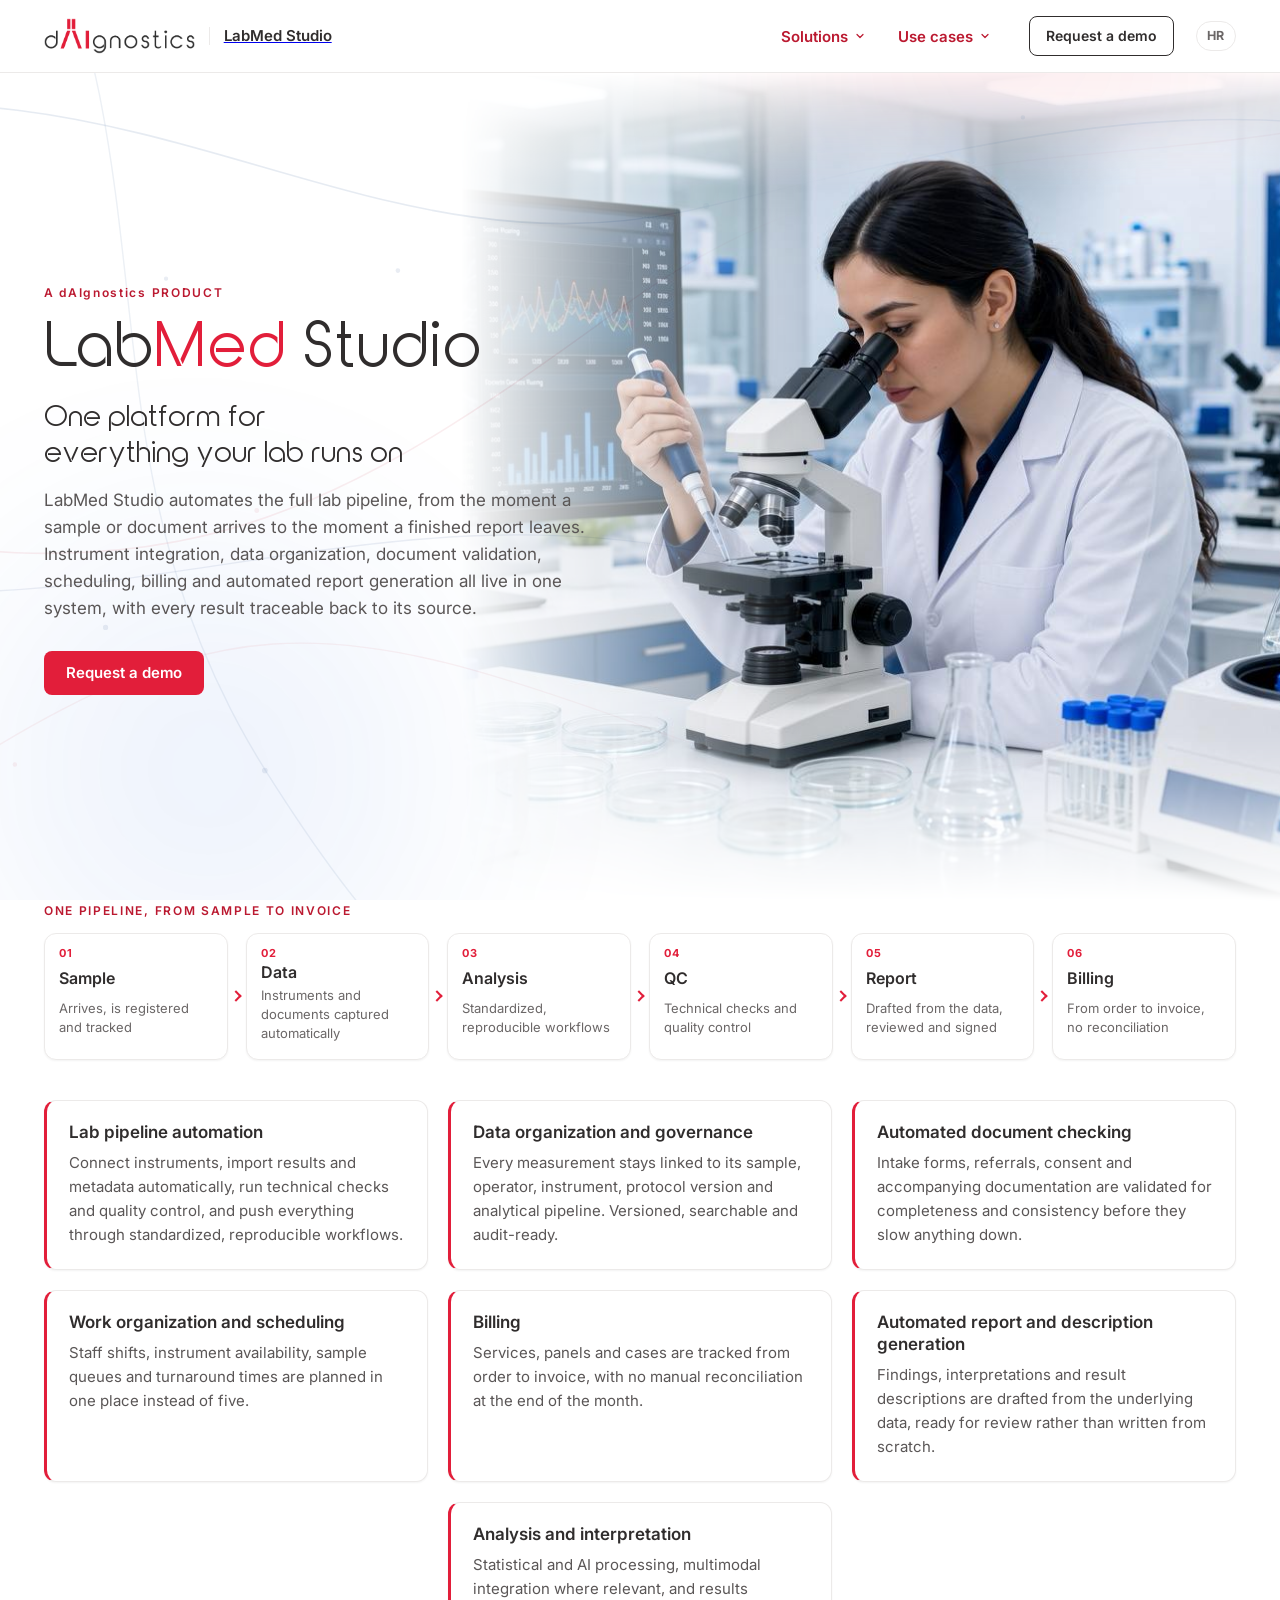
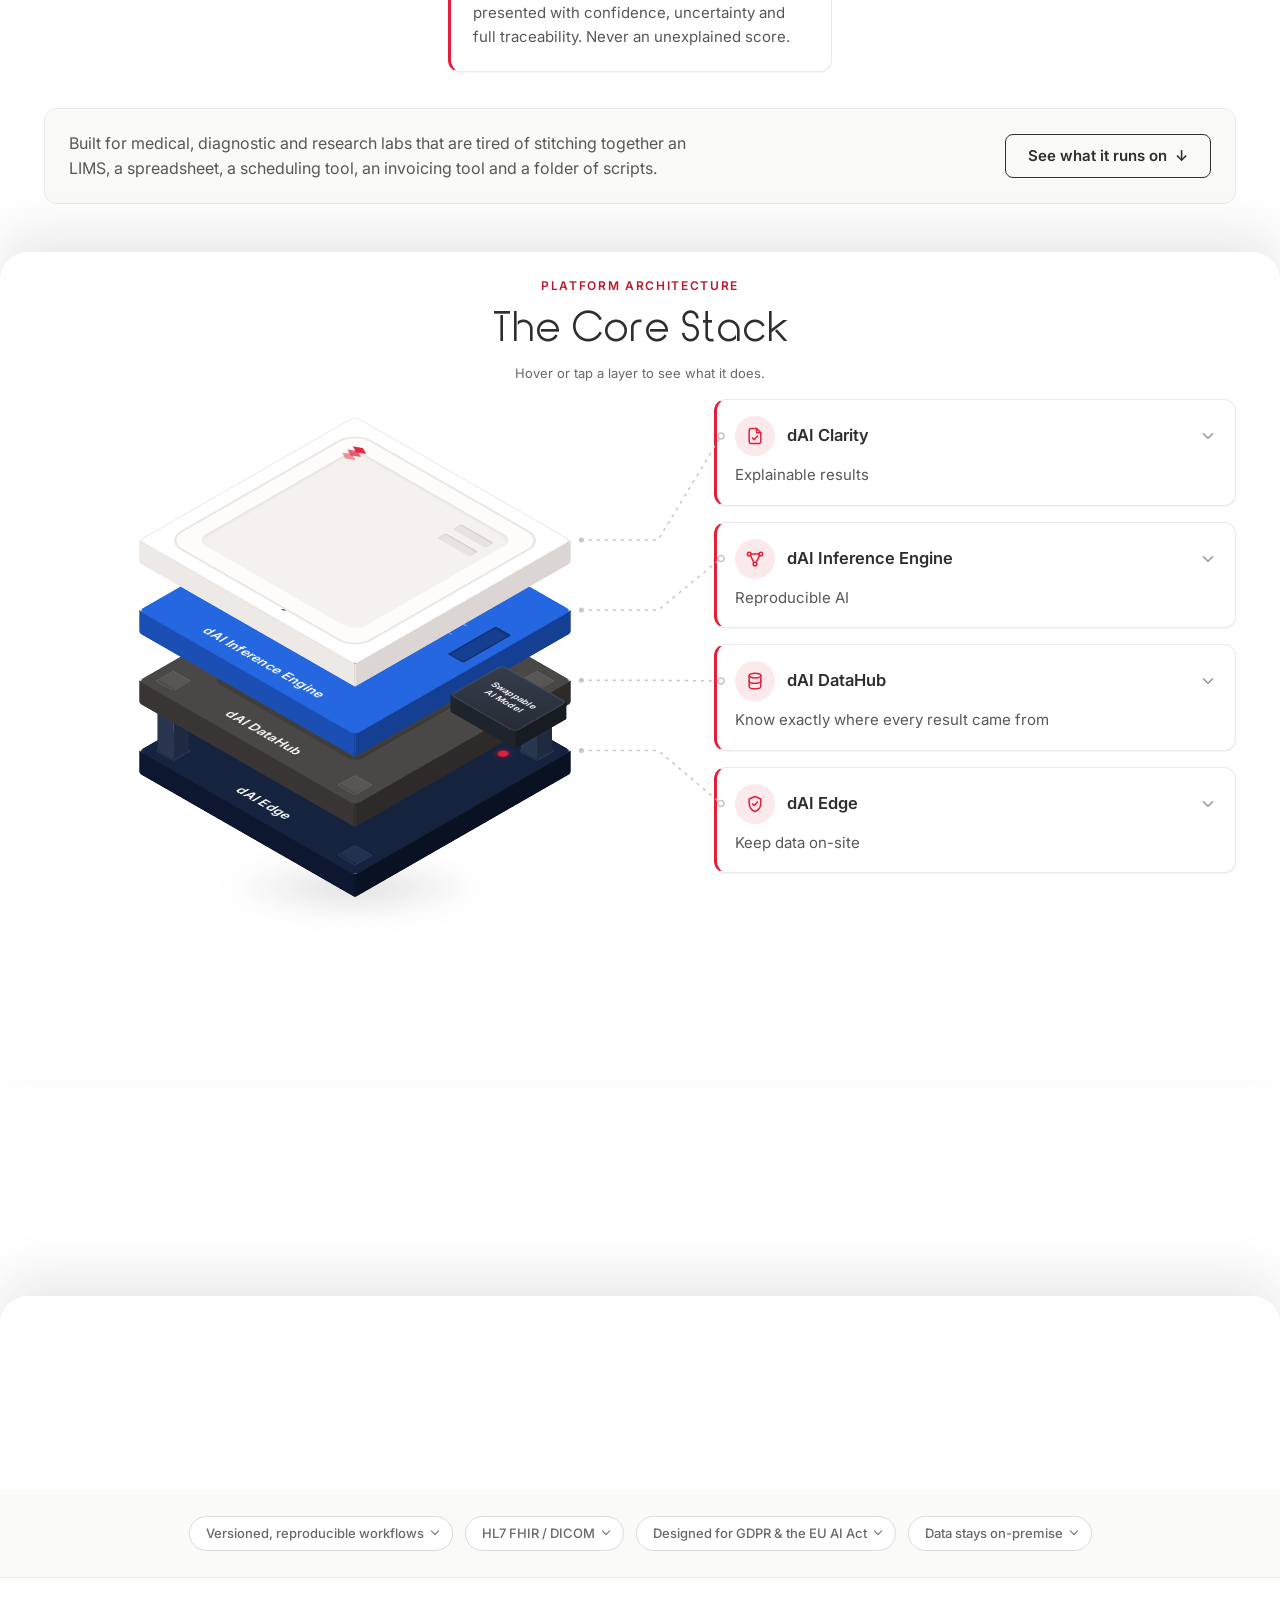
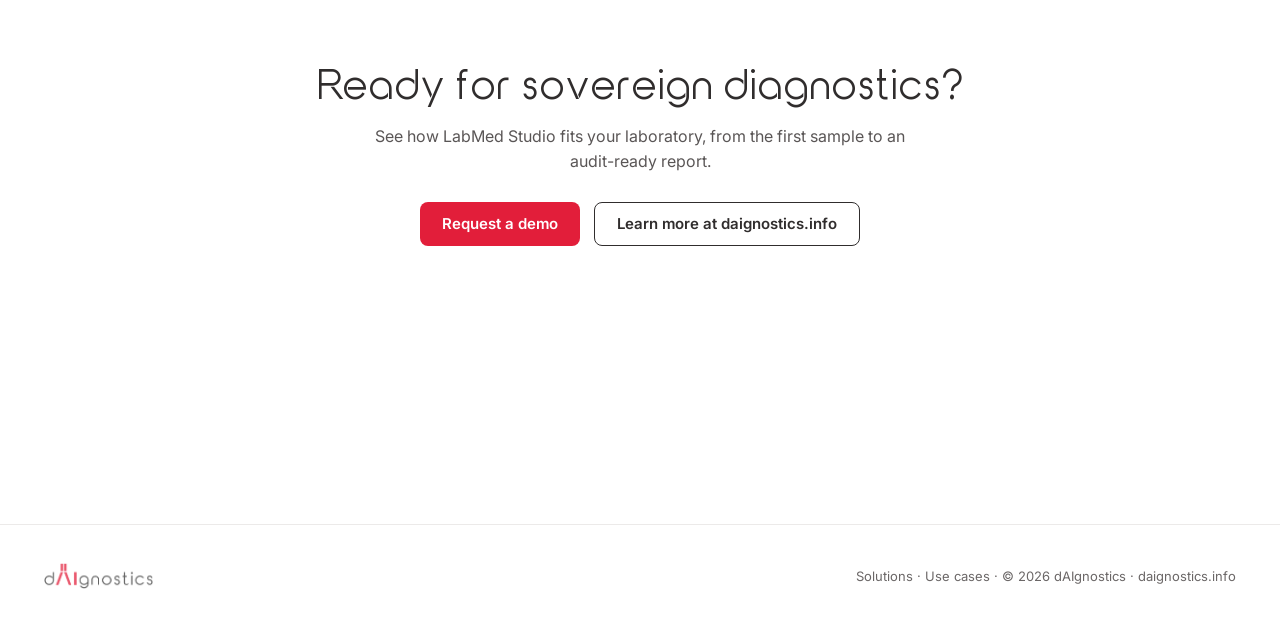
==== commit c93b62cc: "Product name in the desktop header; Croatian terminology pass - "LabMed Studio" wordmark next to the" ====
--- a/index.html
+++ b/index.html
@@ -46,8 +46,9 @@
 
 <header class="site-head">
   <div class="container head-row">
-    <a class="brand" href="index.html" aria-label="dAIgnostics home">
+    <a class="brand" href="index.html" aria-label="LabMed Studio by dAIgnostics, home">
       <img src="assets/daignostics-logo.png" alt="dAIgnostics" class="brand-logo" width="151" height="36">
+      <span class="brand-product">LabMed Studio</span>
     </a>
     <nav class="main-nav" aria-label="Main navigation">
       <ul>
--- a/css/style.css
+++ b/css/style.css
@@ -237,6 +237,20 @@
 }
 
 .brand { display: inline-flex; align-items: center; min-width: 0; }
+
+/* product name next to the company logo (desktop only: the narrow header has no room) */
+.brand-product { display: none; }
+@media (min-width: 900px) {
+  .brand-product {
+    display: inline-block;
+    margin-left: 14px;
+    padding-left: 14px;
+    border-left: 1px solid var(--line);
+    font: 600 15px/1.2 var(--font-ui);
+    color: var(--ink);
+    white-space: nowrap;
+  }
+}
 .brand-logo {
   height: 36px;
   width: auto;
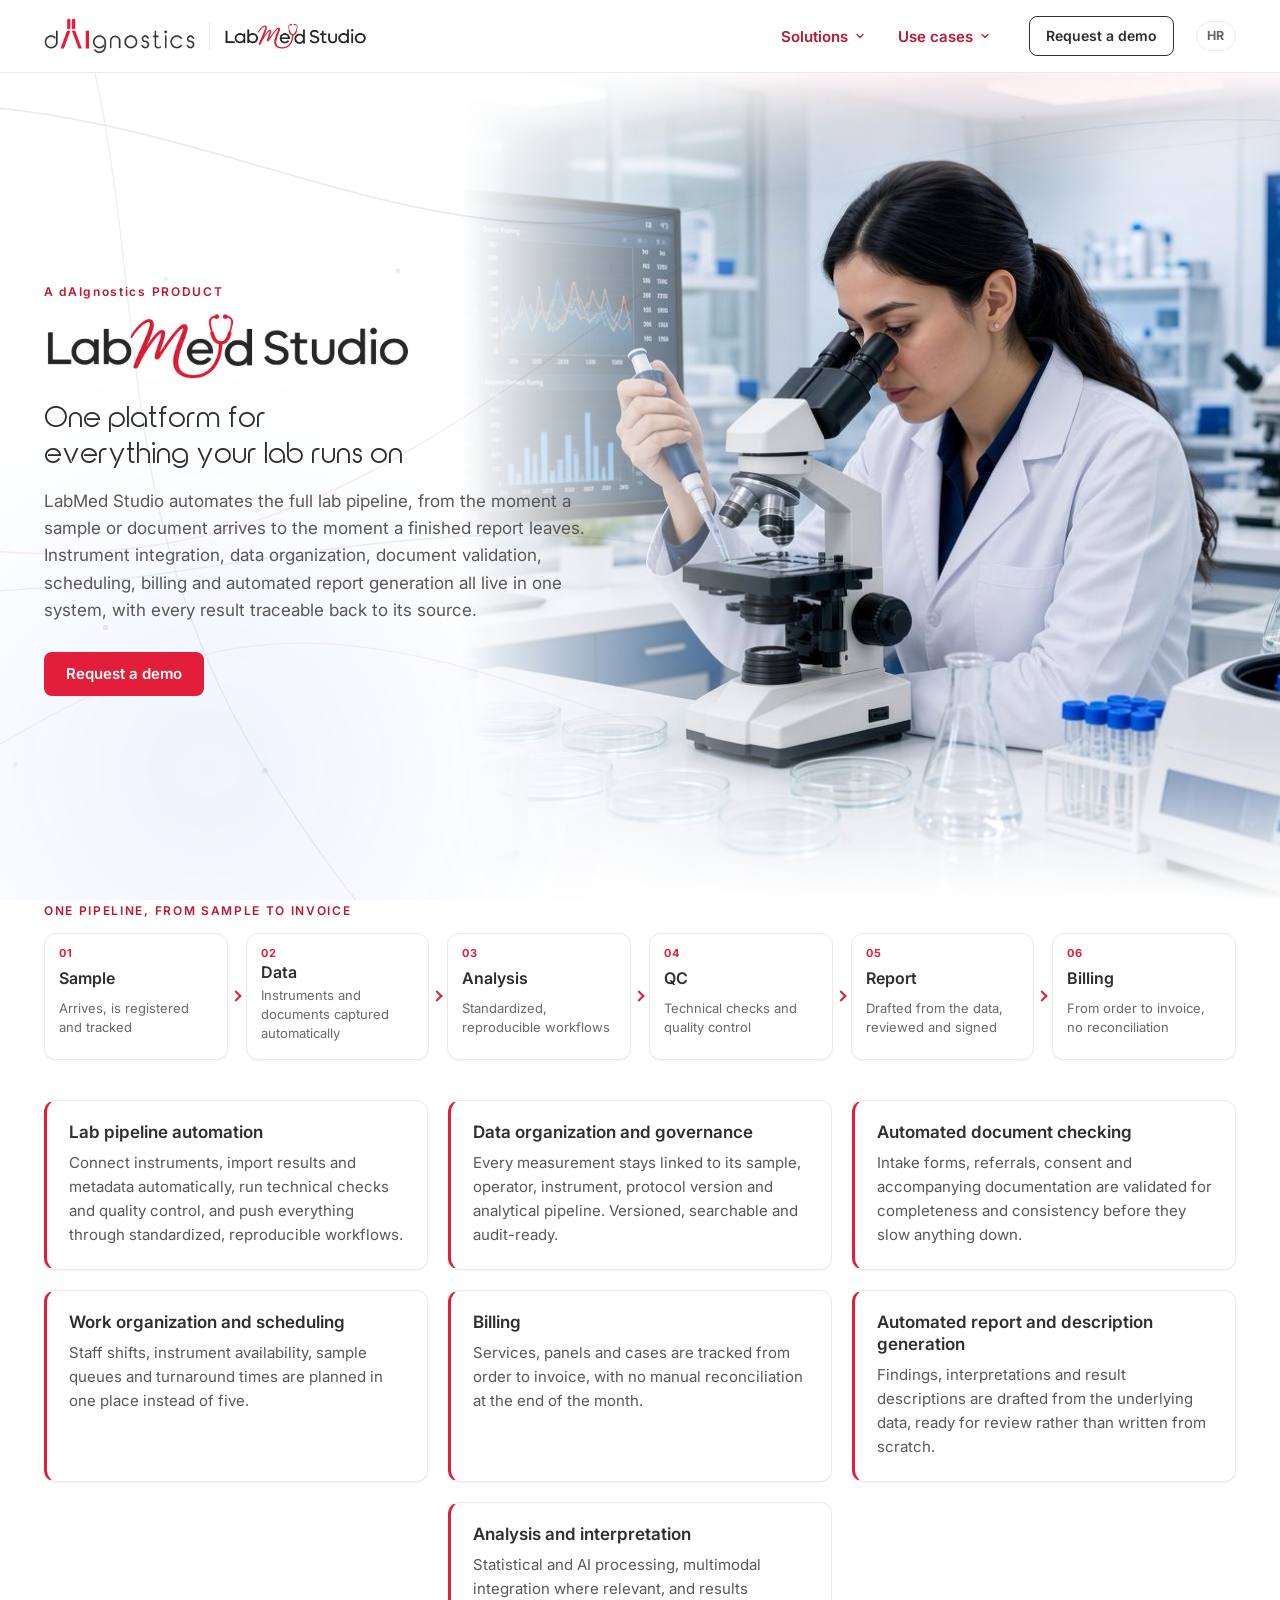
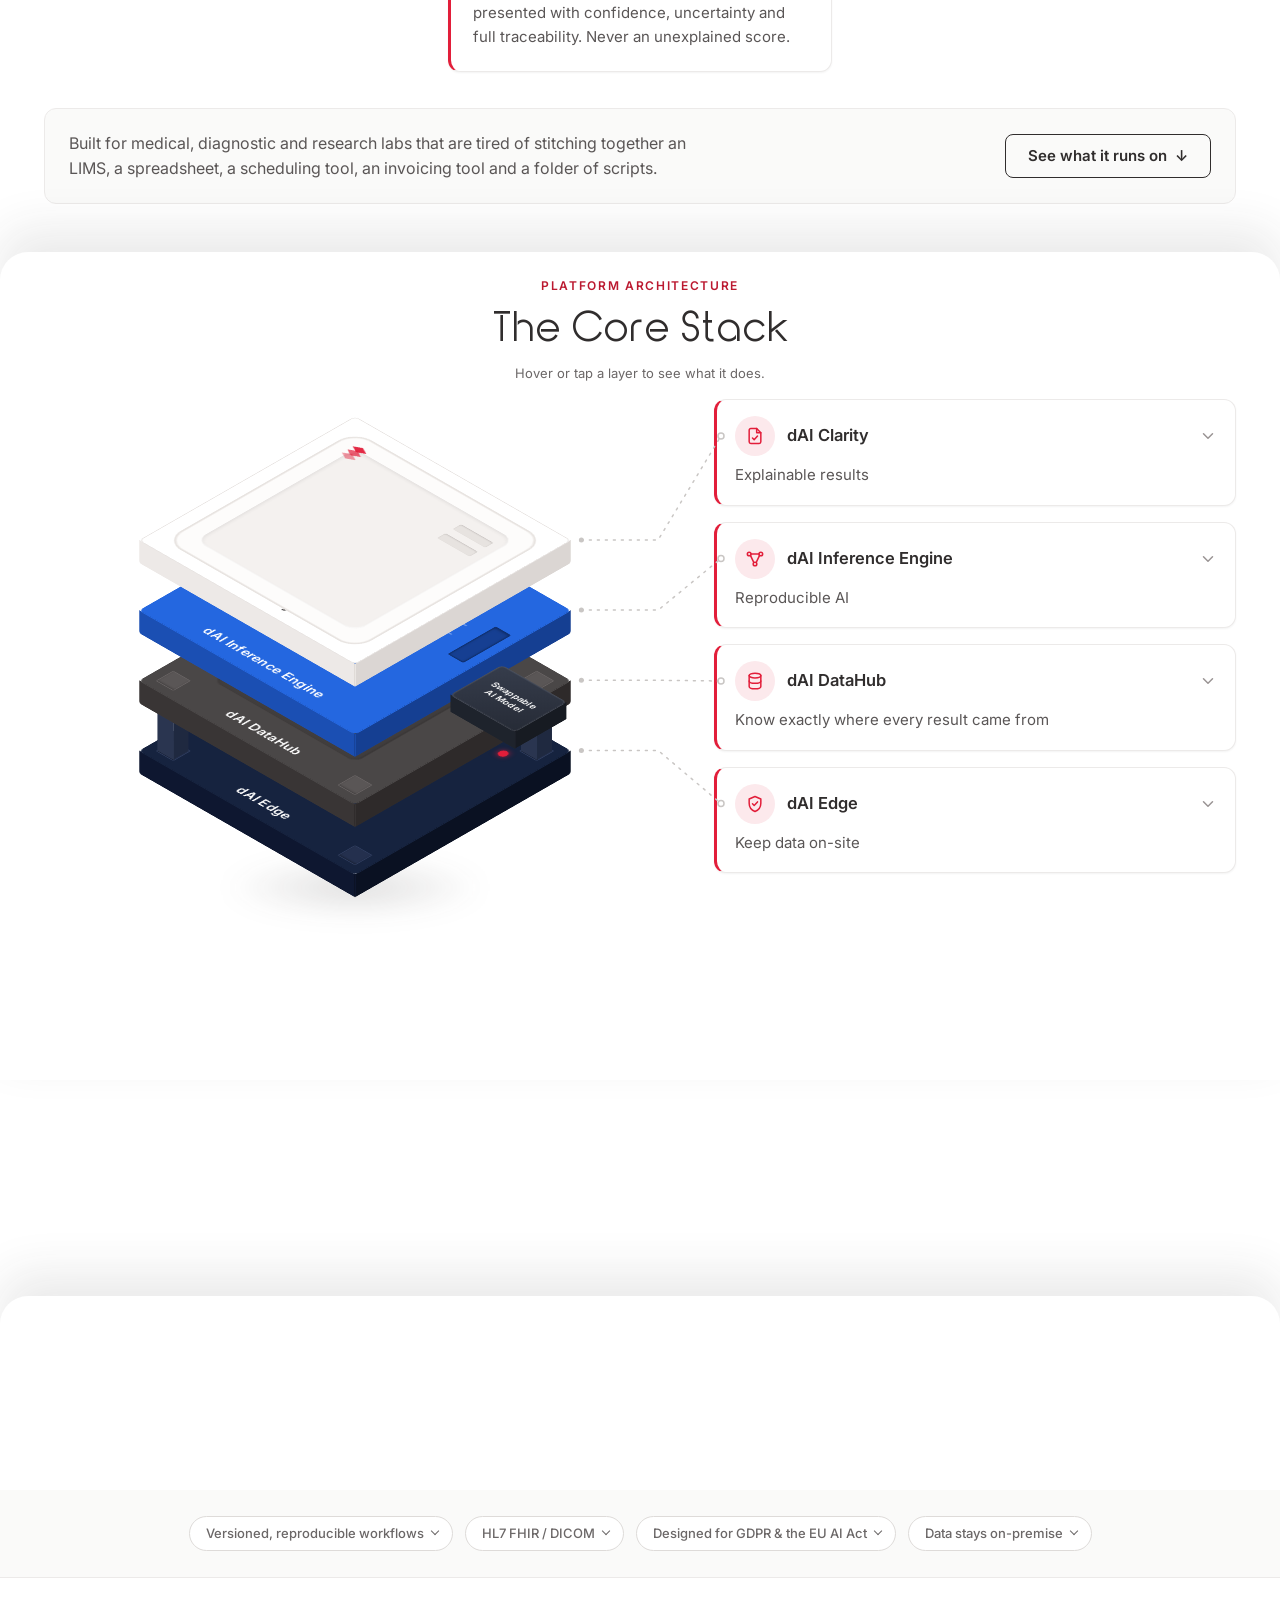
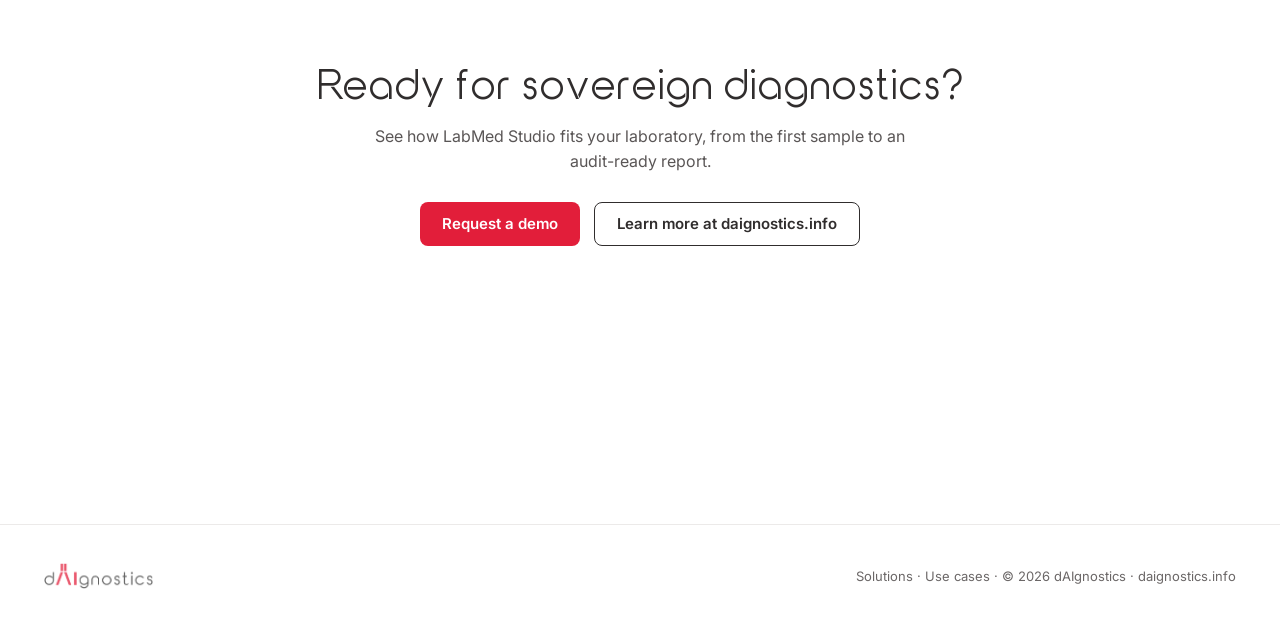
==== commit 87d378f3: "LabMed Studio wordmark: hero h1 and header product mark Transparent PNG trimmed from the supplied lo" ====
--- a/index.html
+++ b/index.html
@@ -48,7 +48,7 @@
   <div class="container head-row">
     <a class="brand" href="index.html" aria-label="LabMed Studio by dAIgnostics, home">
       <img src="assets/daignostics-logo.png" alt="dAIgnostics" class="brand-logo" width="151" height="36">
-      <span class="brand-product">LabMed Studio</span>
+      <img class="brand-product" src="assets/labmed-studio-logo.png" alt="LabMed Studio" width="972" height="189" style="--mark-h: 28px">
     </a>
     <nav class="main-nav" aria-label="Main navigation">
       <ul>
@@ -96,7 +96,7 @@
     <div class="intro-hero">
       <div class="intro-copy">
         <p class="eyebrow intro-eyebrow">A <span class="brand-case">dAIgnostics</span> product</p>
-        <h1 id="hero-title" class="hero-title">Lab<span class="accent">Med</span> Studio</h1>
+        <h1 id="hero-title" class="hero-title hero-title--logo"><img src="assets/labmed-studio-logo.png" alt="LabMed Studio" width="972" height="189" fetchpriority="high" style="--hero-mark-h: clamp(44px, 5.9vw, 72px)"></h1>
         <p class="intro-tagline" role="doc-subtitle">One platform for everything your lab runs on</p>
         <p class="intro-lede">LabMed Studio automates the full lab pipeline, from the moment a sample or document arrives to the moment a finished report leaves. Instrument integration, data organization, document validation, scheduling, billing and automated report generation all live in one system, with every result traceable back to its source.</p>
         <div class="intro-actions">
--- a/css/style.css
+++ b/css/style.css
@@ -236,20 +236,30 @@
   height: 72px;
 }
 
-.brand { display: inline-flex; align-items: center; min-width: 0; }
-
-/* product name next to the company logo (desktop only: the narrow header has no room) */
+.brand { display: inline-flex; align-items: center; min-width: 0; text-decoration: none; }
+
+/* product wordmark next to the company logo (desktop only: the narrow header has no room).
+   --mark-h is set inline per site so the two wordmarks, which have different
+   proportions, render with the same letter height */
 .brand-product { display: none; }
 @media (min-width: 900px) {
   .brand-product {
     display: inline-block;
+    height: var(--mark-h, 28px);
+    width: auto;
     margin-left: 14px;
     padding-left: 14px;
     border-left: 1px solid var(--line);
-    font: 600 15px/1.2 var(--font-ui);
-    color: var(--ink);
-    white-space: nowrap;
+    box-sizing: content-box;
   }
+}
+
+/* hero h1 rendered as the product wordmark; --hero-mark-h set inline per site */
+.hero-title--logo img {
+  display: block;
+  height: var(--hero-mark-h, clamp(44px, 5.9vw, 72px));
+  width: auto;
+  max-width: 100%;
 }
 .brand-logo {
   height: 36px;
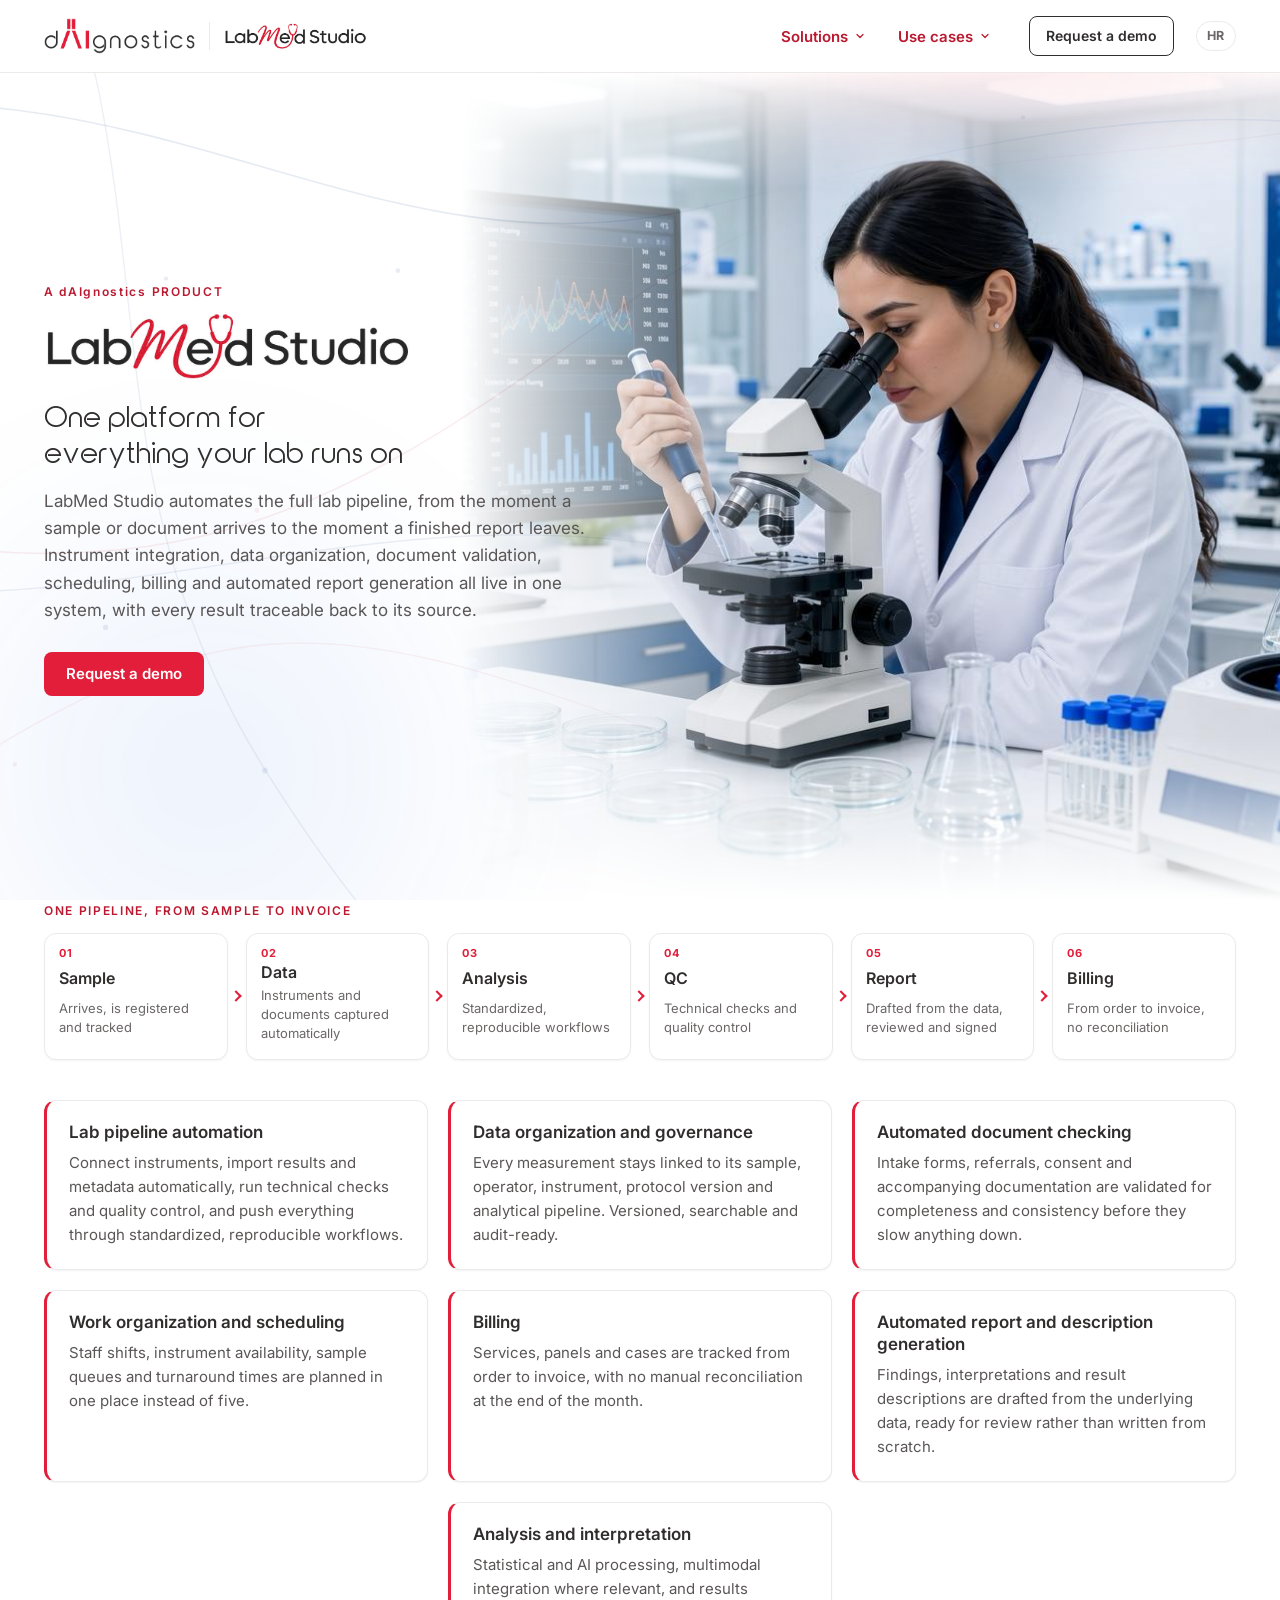
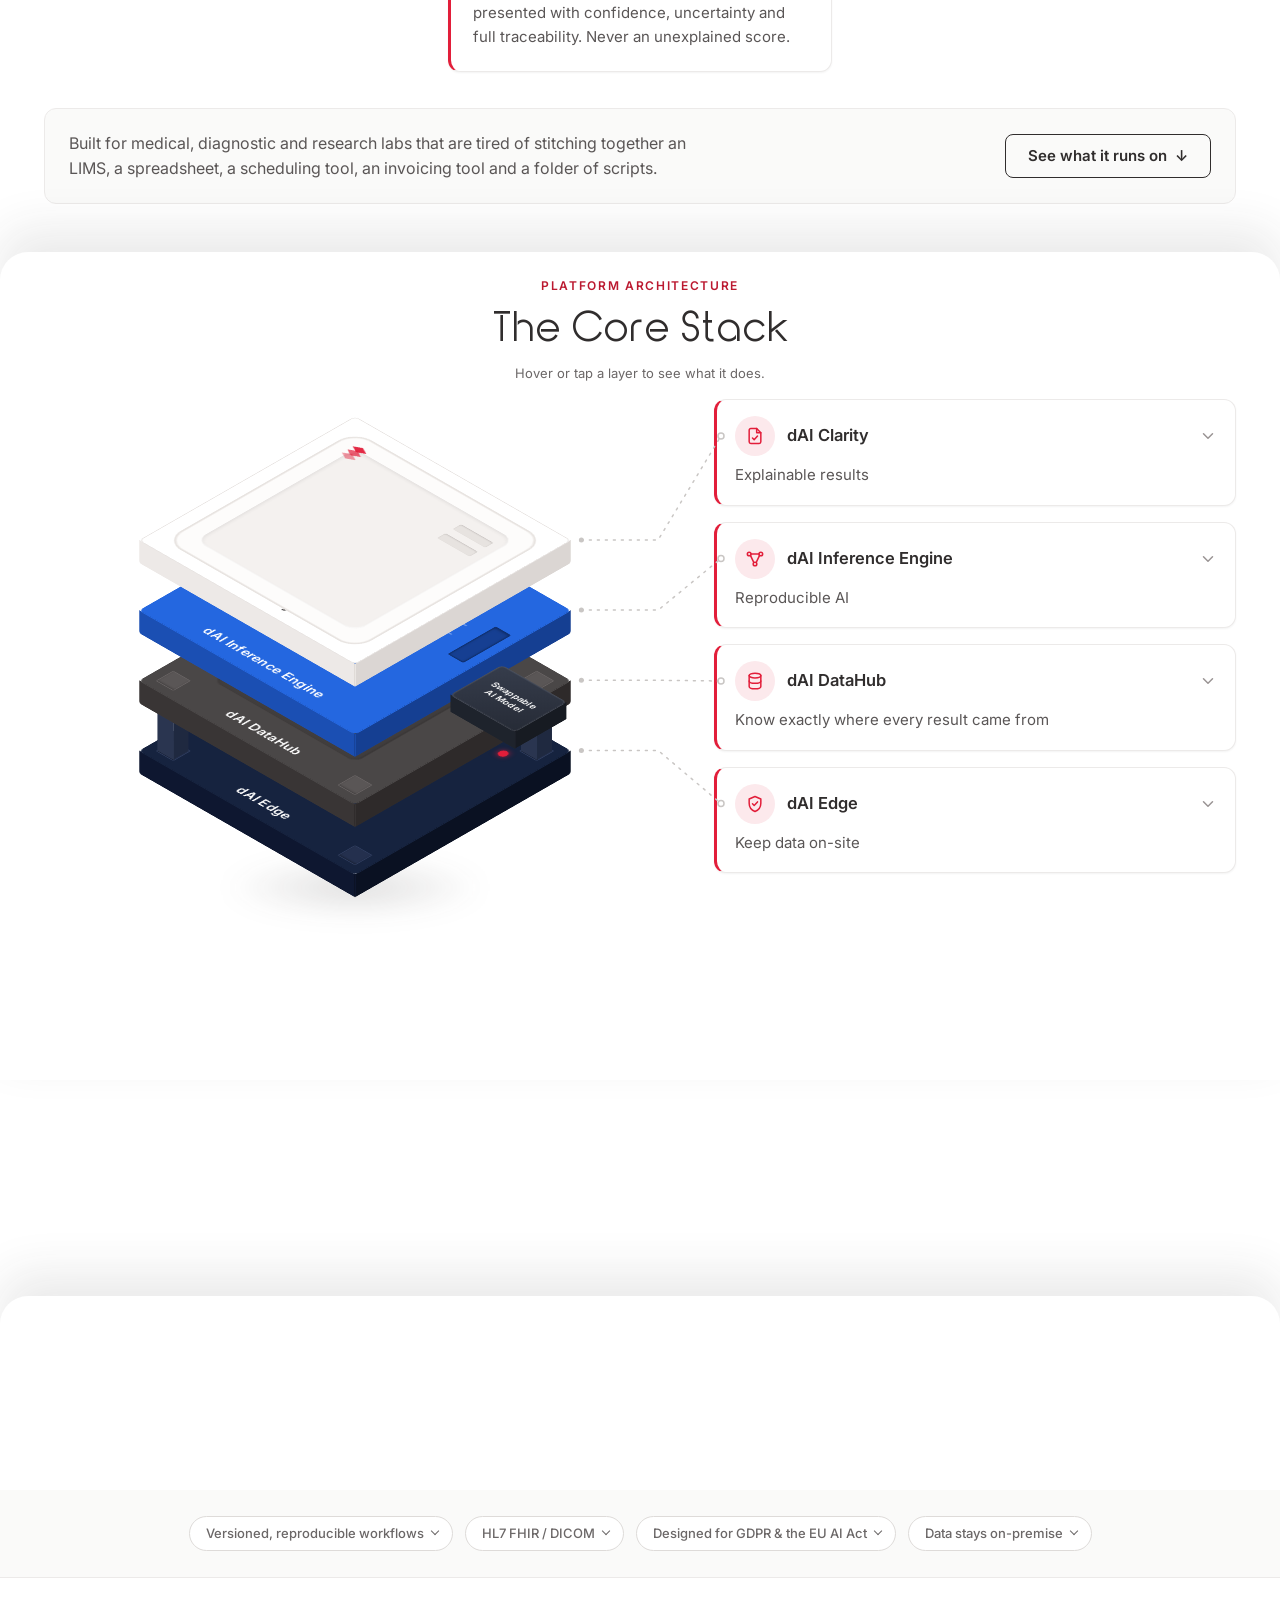
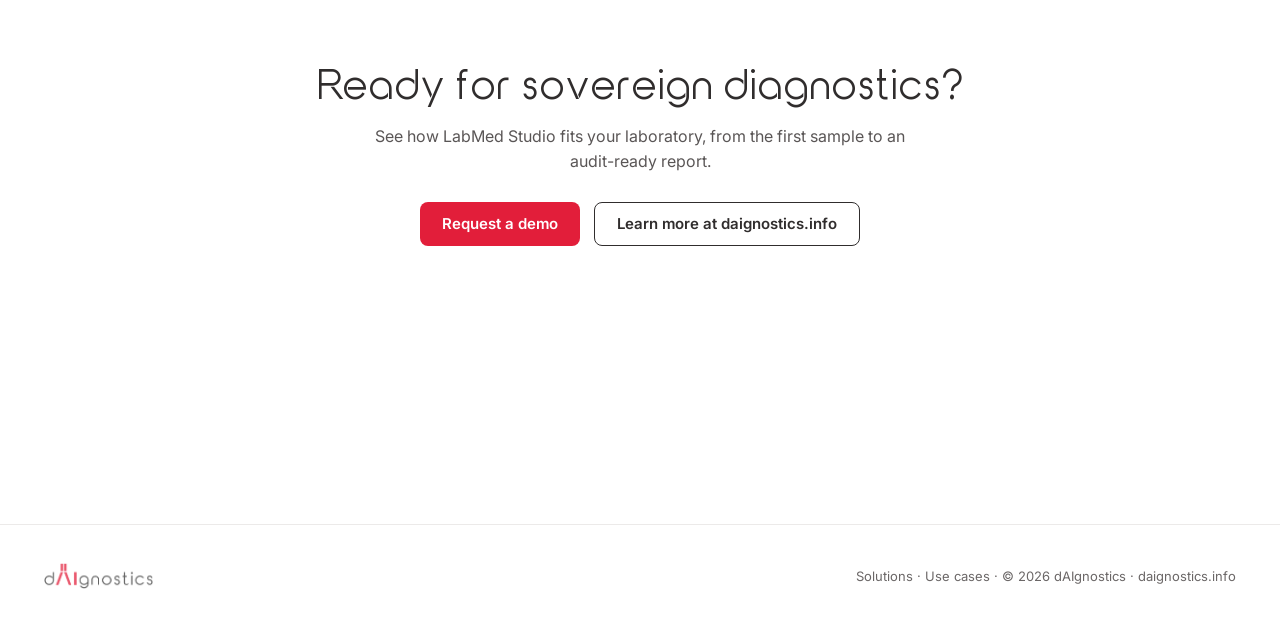
==== commit 541d5dcf: "Favicon from the product wordmark White mark on the brand-red tile: ICO (16/32/48), 192 and 512 PNG " ====
--- a/index.html
+++ b/index.html
@@ -5,7 +5,10 @@
   <meta name="viewport" content="width=device-width, initial-scale=1.0">
   <title>LabMed Studio by dAIgnostics</title>
   <meta name="description" content="LabMed Studio: one platform for everything your lab runs on. Instrument integration, data organization, document validation, scheduling, billing and automated report generation, with every result traceable back to its source.">
-  <link rel="icon" type="image/svg+xml" href="assets/favicon.svg">
+  <link rel="icon" href="assets/favicon.ico" sizes="16x16 32x32 48x48">
+  <link rel="icon" type="image/png" sizes="192x192" href="assets/icon-192.png">
+  <link rel="icon" type="image/png" sizes="512x512" href="assets/icon-512.png">
+  <link rel="apple-touch-icon" sizes="180x180" href="assets/apple-touch-icon.png">
   <link rel="alternate" hreflang="en" href="index.html">
   <link rel="alternate" hreflang="hr" href="hr/index.html">
   <link rel="preconnect" href="https://fonts.googleapis.com">
